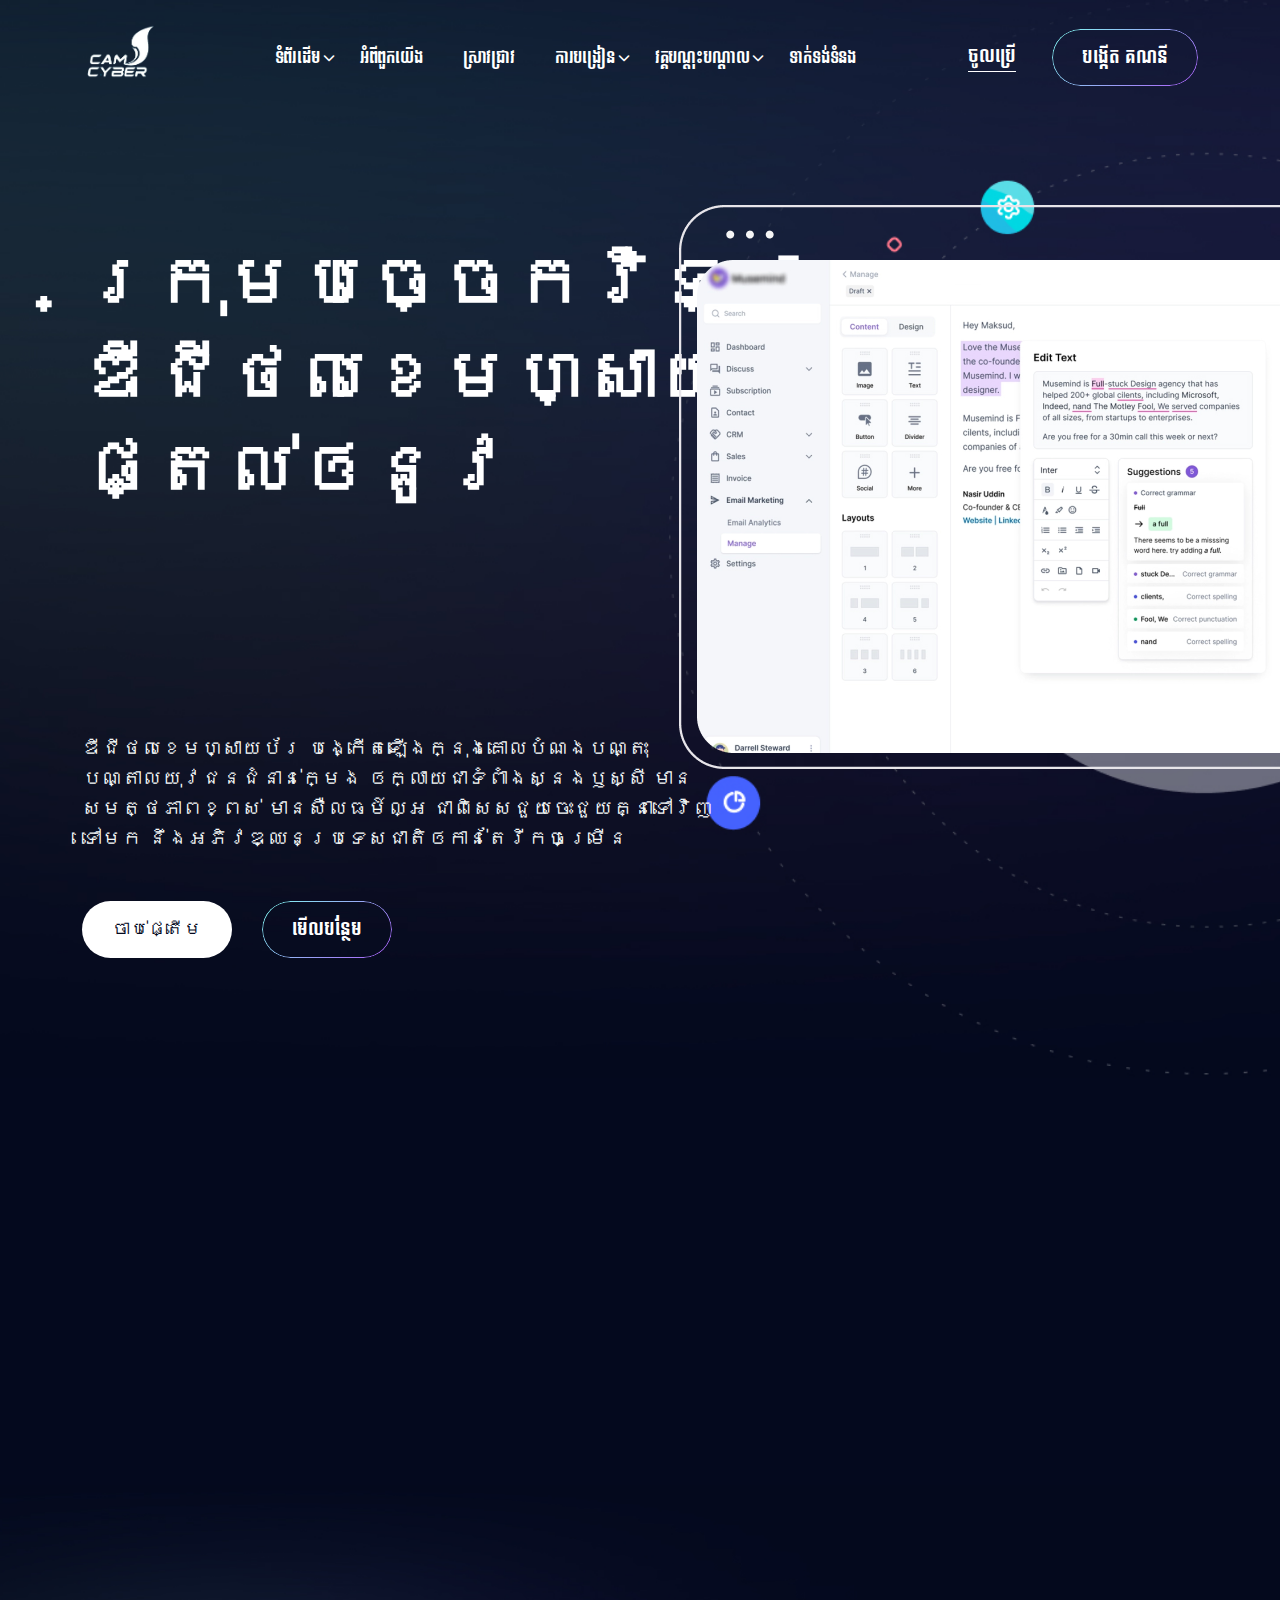
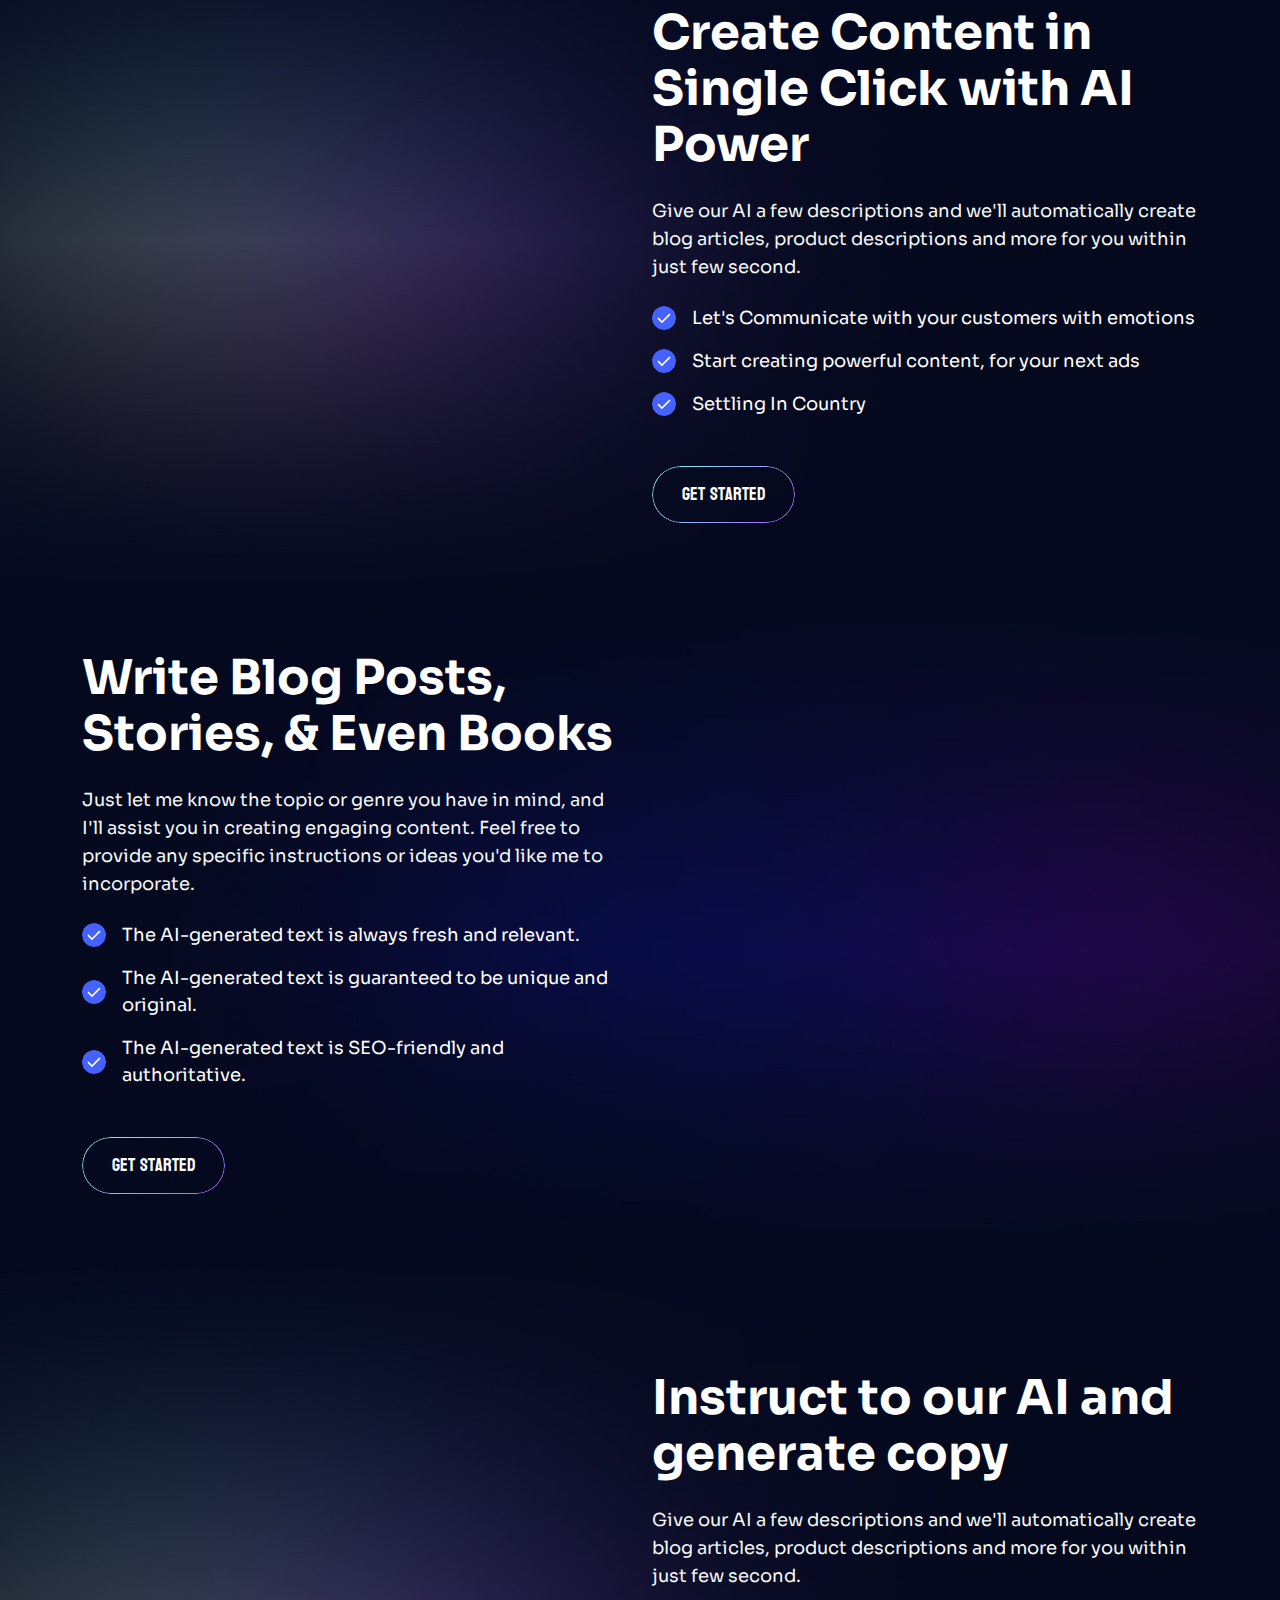
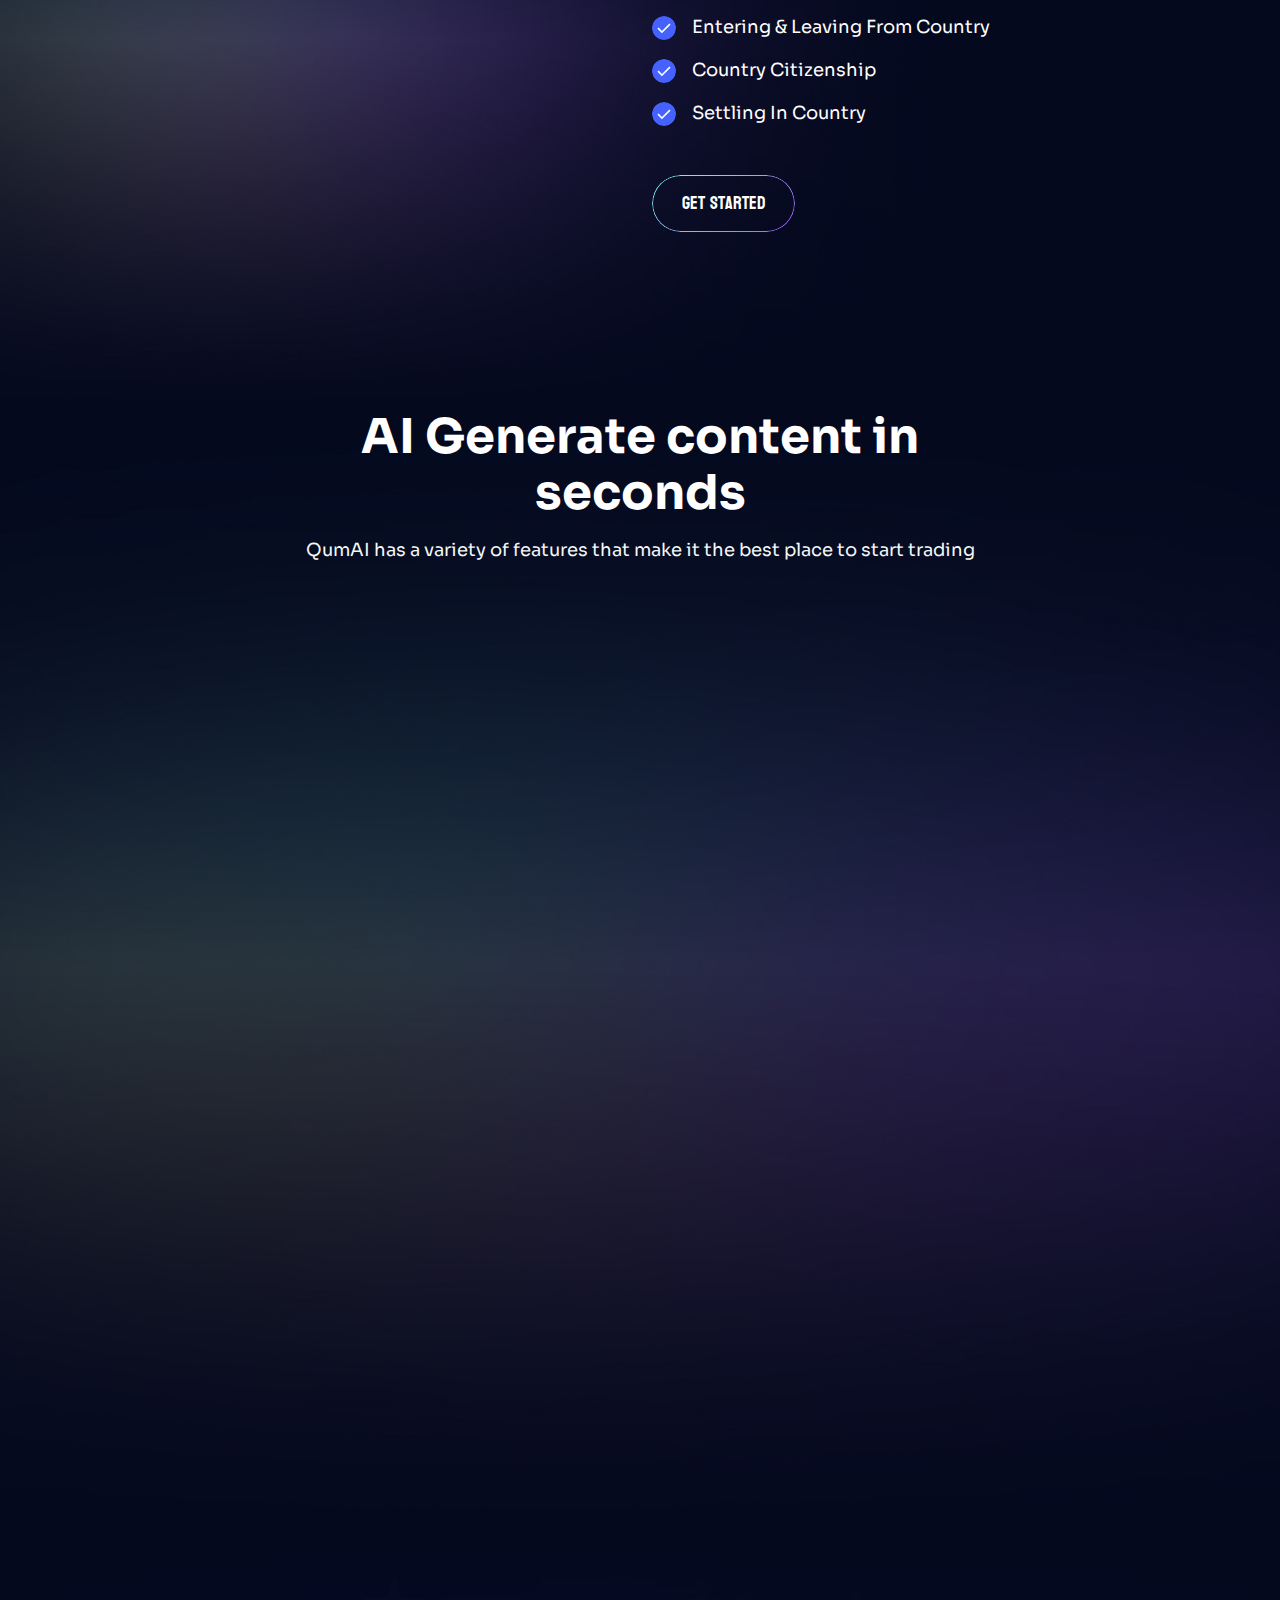
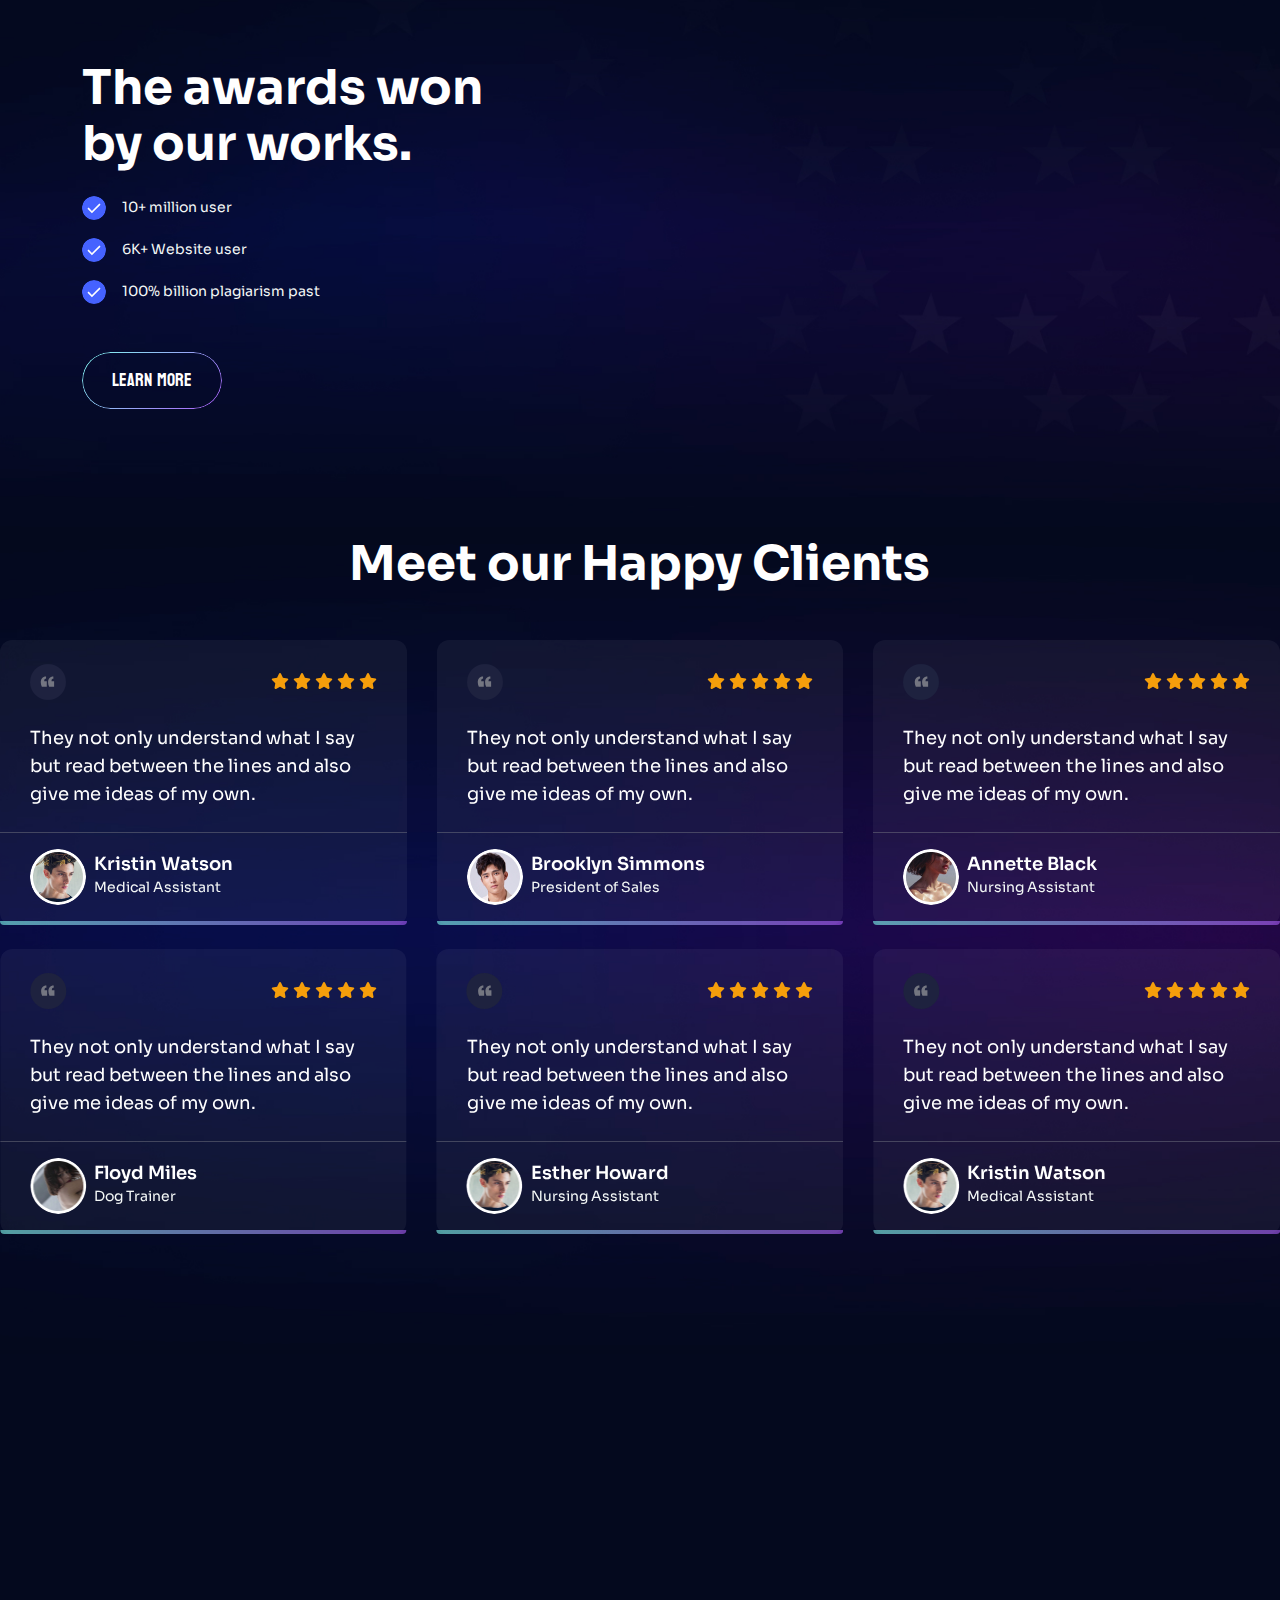
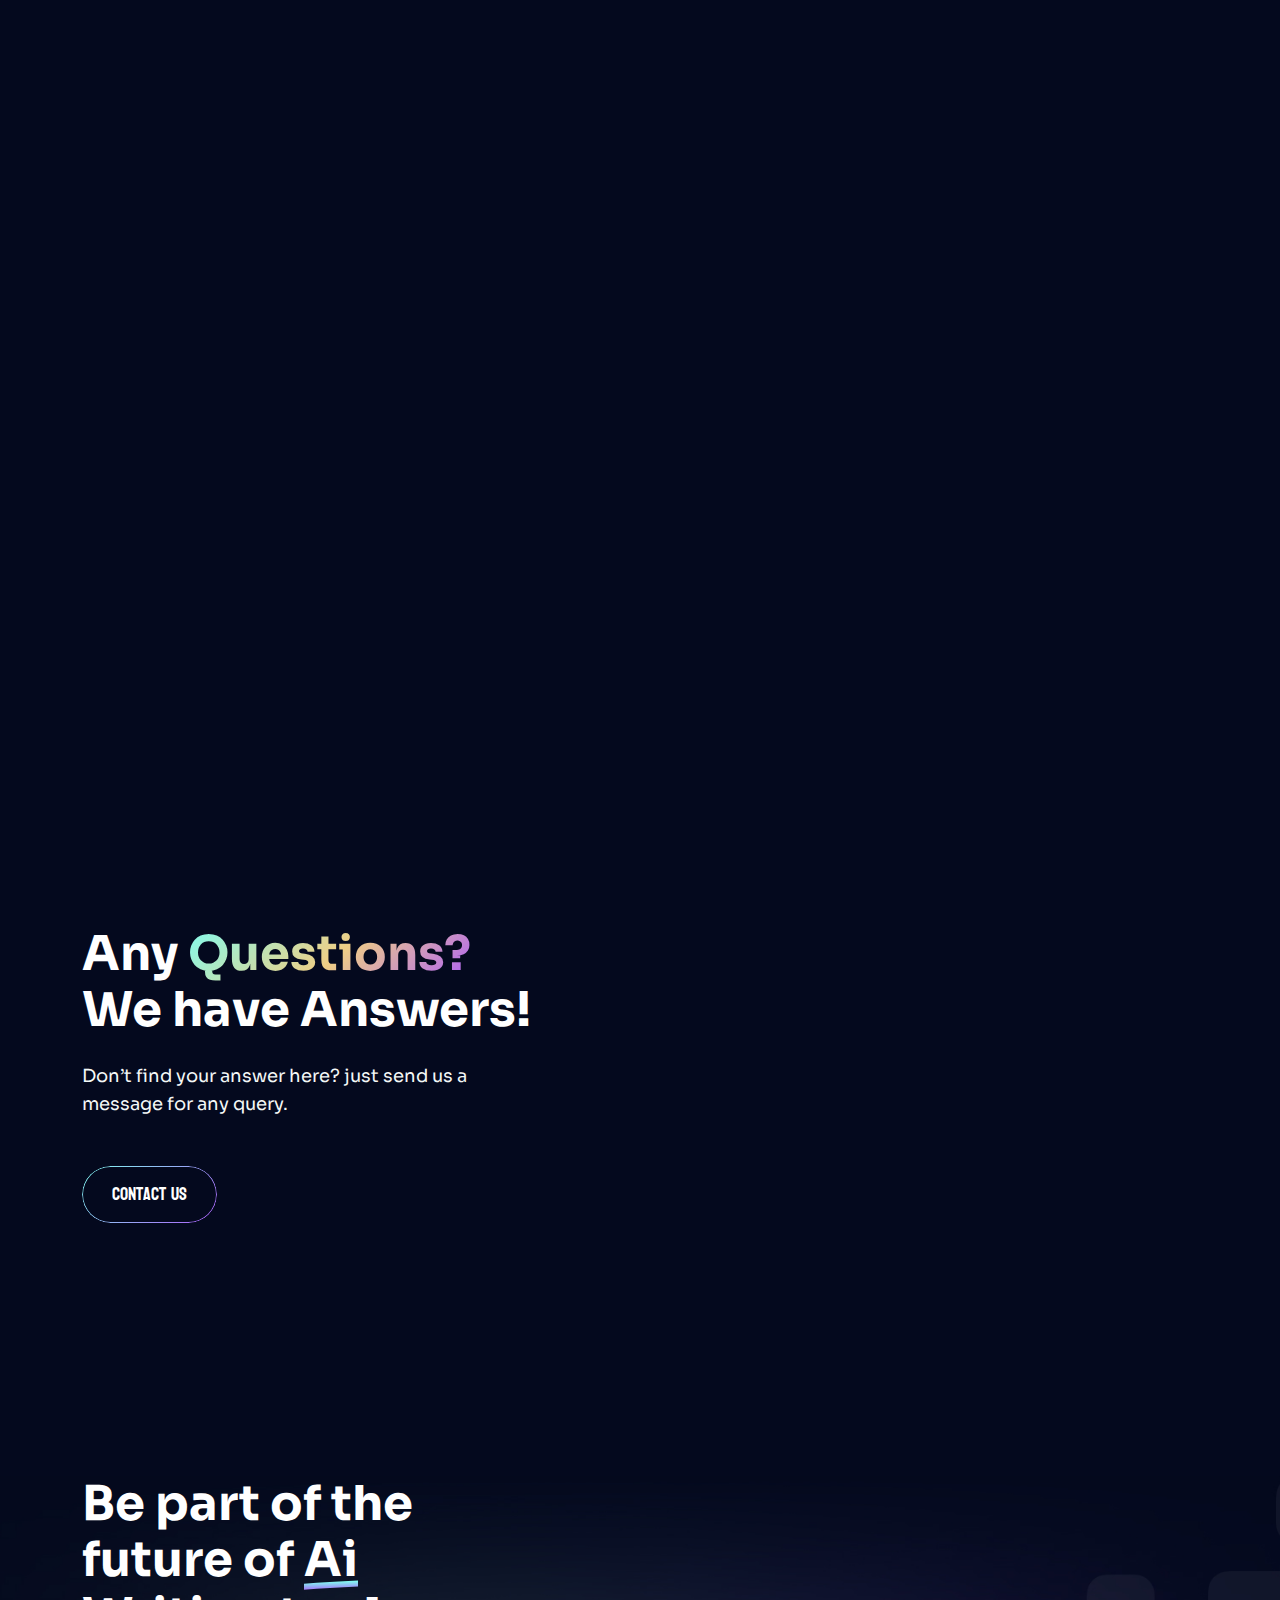
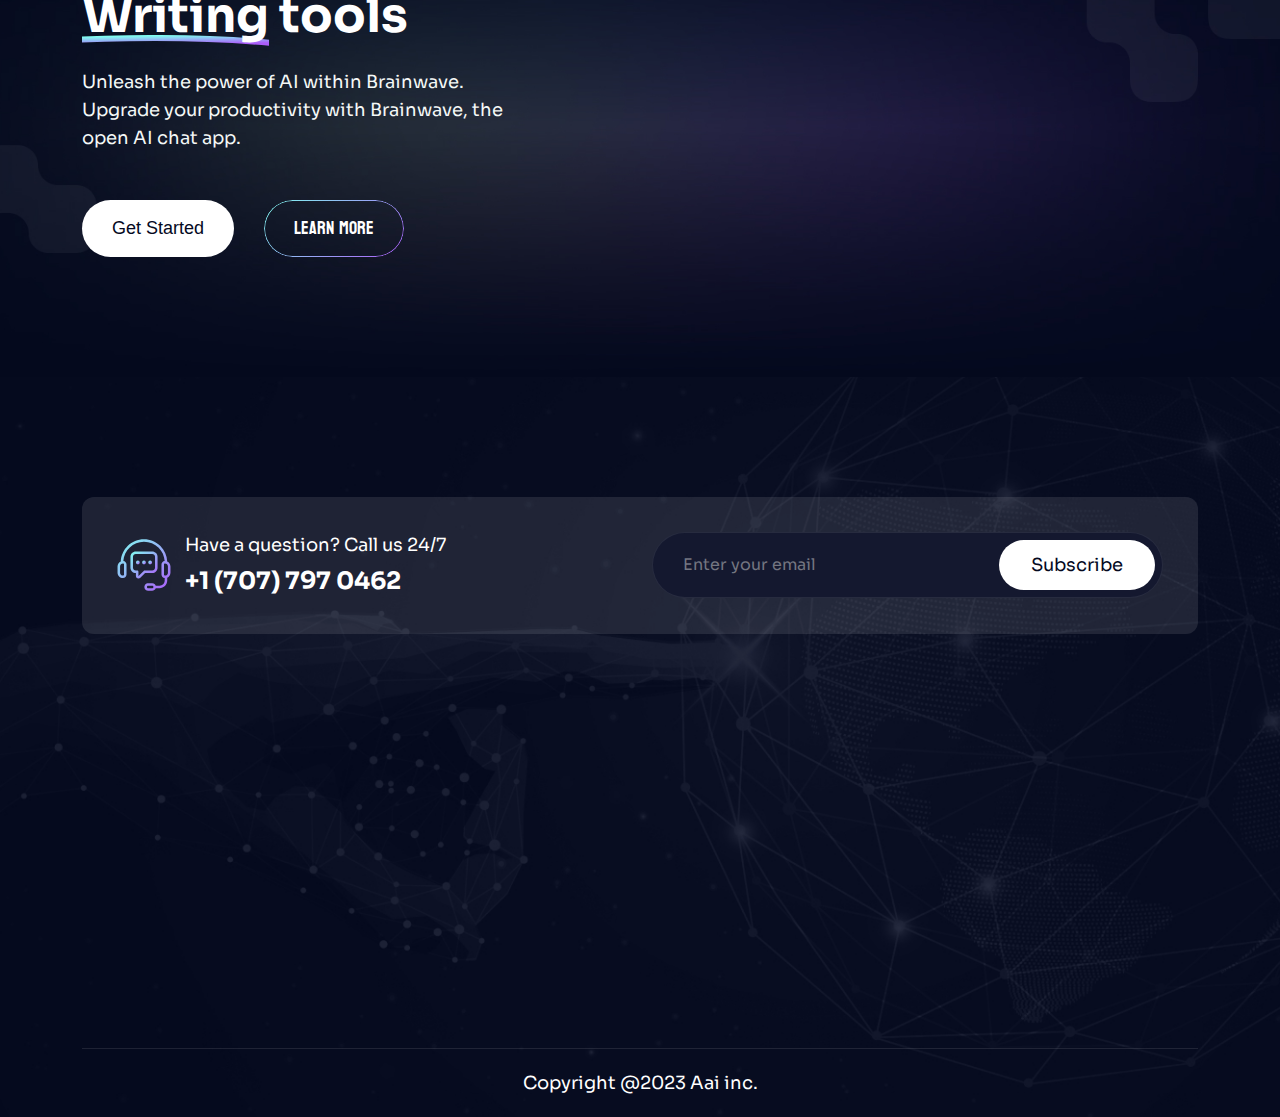
==== quomodothemes.website/html/aai/index.html @ 2e7d8b1f "add file" ====
<!DOCTYPE html>
<html lang="en">
  <head>
    <meta charset="utf-8" />
    <meta name="viewport" content="width=device-width, initial-scale=1" />
    <title>Home - AI Writer & AI Copywriting Landing Page - ThemeForest</title>
    <link rel="stylesheet" href="assets/css/aos.css" />
    <link rel="stylesheet" href="assets/css/fontawesome-all.min.css" />
    <link rel="stylesheet" href="assets/css/bootstrap.min.css" />
    <link rel="stylesheet" href="assets/css/glightbox-min.css" />
    <link rel="stylesheet" href="assets/css/swiper-bundle.min.css" />
    <link rel="stylesheet" href="assets/css/style.css" />
    <link rel="preconnect" href="https://fonts.googleapis.com">
<link rel="preconnect" href="https://fonts.gstatic.com" crossorigin>
<link href="https://fonts.googleapis.com/css2?family=Bayon&display=swap" rel="stylesheet">
  </head>
  <body>
    <header class="header-primary">
      <div class="container">
        <nav class="navbar navbar-expand-xl justify-content-between">
          <a href="index.html">
            <img src="assets/img/logo/camcyber.png" style="height: 80px;" alt />
          </a>
          <div class="collapse navbar-collapse" id="navbarNav">
            <ul class="navbar-nav mx-auto">
              <li class="d-block d-xl-none">
                <div class="logo">
                  <a href="index.html"
                    ><img src="assets/img/logo/logo-m.svg" alt
                  /></a>
                </div>
              </li>
              <li class="nav-item dropdown">
                <a
                  class="nav-link dropdown-toggle"
                  href="#"
                  role="button"
                  data-bs-toggle="dropdown"
                  data-bs-auto-close="outside"
                  aria-expanded="false"
                  >ទំព័រដើម</a
                >
                <div class="dropdown-menu">
                  <div class="d-flex flex-column flex-xl-row">
                    <ul>
                      <li>
                        <a href="index.html" class="dropdown-item"
                          ><span>ទំព័រដើម 1</span></a
                        >
                      </li>
                      <li>
                        <a href="index-2.html" class="dropdown-item"
                          ><span>ទំព័រដើម 2</span></a
                        >
                      </li>
                    </ul>
                  </div>
                </div>
              </li>
              <li class="nav-item">
                <a class="nav-link" href="about.html">អំពីពួកយើង</a>
              </li>
              <li class="nav-item">
                <a class="nav-link" href="services.html">ស្រាវជ្រាវ</a>
              </li>
              <li class="nav-item dropdown">
                <a
                  class="nav-link dropdown-toggle"
                  href="#"
                  role="button"
                  data-bs-toggle="dropdown"
                  data-bs-auto-close="outside"
                  aria-expanded="false"
                  >ការបង្រៀន</a
                >
                <ul class="dropdown-menu">
                  <li>
                    <a href="services-details.html" class="dropdown-item"
                      ><span>Service Details</span></a
                    >
                  </li>
                  <li>
                    <a href="features.html" class="dropdown-item"
                      ><span>Features</span></a
                    >
                  </li>
                  <li>
                    <a href="prices.html" class="dropdown-item"
                      ><span>Pricing</span></a
                    >
                  </li>
                  <li>
                    <a href="404.html" class="dropdown-item"
                      ><span>404 Page</span></a
                    >
                  </li>
                  <li>
                    <a href="signin.html" class="dropdown-item"
                      ><span>Signin Page</span></a
                    >
                  </li>
                  <li>
                    <a href="signup.html" class="dropdown-item"
                      ><span>Signup Page</span></a
                    >
                  </li>
                </ul>
              </li>
              <li class="nav-item dropdown">
                <a
                  class="nav-link dropdown-toggle"
                  href="#"
                  role="button"
                  data-bs-toggle="dropdown"
                  data-bs-auto-close="outside"
                  aria-expanded="false"
                  >វគ្គបណ្តុះបណ្តាល</a
                >
                <ul class="dropdown-menu">
                  <li>
                    <a href="blog.html" class="dropdown-item"
                      ><span>Blog</span></a
                    >
                  </li>
                  <li>
                    <a href="blog-details.html" class="dropdown-item"
                      ><span>Blog Details</span></a
                    >
                  </li>
                </ul>
              </li>
              <li class="nav-item">
                <a class="nav-link" href="contact.html">ទាក់ទង់ទំនង</a>
              </li>
            </ul>
            <div class="d-flex align-items-center gap-4 mt-4">
              <div
                class="align-items-center aai-signup-in-links d-flex d-lg-none"
              >
                <a href="signin.html">Login</a>
                <a href="signup.html" class="aai-gradient-outline-btn"
                  >Signup
                </a>
              </div>
            </div>
          </div>
          <div class="navbar-right d-flex align-items-center gap-4">
            <div
              class="align-items-center aai-signup-in-links d-none d-lg-flex"
            >
              <a href="signin.html">ចូលប្រើ</a>
              <a href="signup.html" class="aai-gradient-outline-btn">បង្កើត គណនី </a>
            </div>
            <buttond
              class="navbar-toggler d-block d-xl-none"
              type="button"
              data-bs-toggle="collapse"
              data-bs-target="#navbarNav"
              aria-controls="navbarNav"
              aria-expanded="false"
              aria-label="Toggle navigation"
            >
              <span></span>
            </button>
          </div>
        </nav>
      </div>
    </header>

    <main class="wrapper">
      <section
        class="aai-hero-one position-relative"
        style="
          background: url('assets/img/hero/hero-bg-1.jpg') no-repeat center
            center/cover;
        "
      >
        <div class="container">
          <div class="row">
            <div class="col-lg-12 col-xl-7">
              <div class="aai-hero-one-content">
                <h1 class="aai-hero-one-title">
                  ក្រុមបច្ចេកវិទ្យា​ ឌីជីថលខេមហ្សាយប័រ ផ្តល់ឲនូវ <br />
                  <span 
                   ្​ class="gradient-text typing-animation"
                    data-strings='["ប្រព័ន្ធបណ្តុះបណ្តាលល្អ","ចេះធ្វើការស្រាវជ្រាវ","ការអភិវ​ឌ្ឈនខ្លួនឯង"]'
                    >កសាងសេក្តីល្អនឹងគ្នា</span
                  >
                </h1>
                <p class="aai-hero-one-desc">
                  ឌីជីថលខេមហ្សាយប័រ បង្កើតឡើងក្នុងគោលបំណងបណ្តុះបណ្តាលយុវជនជំនាន់ក្មេង
                  ឲក្លាយជាទំពាំងស្នងឫស្សី មានសមត្ថភាពខ្ពស់​ មានសឺលធម៍ល្អ ជាពិសេសជួយចេះជួយគ្នាទៅវិញទៅមក
                  នឹងអភិវ​ឌ្ឈនប្រទេសជាតិឲកាន់តែរីកចម្រើន
                </p>
                <div class="mt-5 d-flex flex-column flex-md-row aai-btns-group">
                  <a href="prices.html" class="aai-btn btn-pill-solid"
                    >ចាប់ផ្តើម</a
                  >
                  <a href="about.html" class="aai-gradient-outline-btn"
                    >មើលបន្ថែម</a
                  >
                </div>
              </div>
            </div>
            <div class="col-lg-10 col-xl-5 mt-5 mt-lg-0">
              <div class="aai-hero-one-img">
                <img
                  src="assets/img/hero/dashboard-img.png"
                  class="img-fluid aai-hero-img d-none d-xl-block"
                  alt
                /><img
                  src="assets/img/hero/dashboard-img-2.png"
                  class="img-fluid aai-hero-img d-xl-none"
                  alt
                />
              </div>
            </div>
          </div>
        </div>
      </section>

      <section class="writing-steps-area py-5">
        <div class="container">
          <div class="writing-steps-wrapper" data-aos="fade-up">
            <div class="row">
              <div class="col-lg-4">
                <div class="writing-step">
                  <img
                    src="assets/img/icons/Add-User.svg"
                    class="writing-step-icon"
                    alt
                  />
                  <h3 class="writing-step-title">Select writing template</h3>
                  <p class="writing-step-desc">
                    Simply choose a template from available list to write
                    content.
                  </p>
                  <div class="writing-step-arrow d-none d-lg-grid">
                    <svg
                      width="13"
                      height="20"
                      viewBox="0 0 13 20"
                      fill="none"
                      xmlns="http://www.w3.org/2000/svg"
                    >
                      <path
                        d="M1 1L11.4211 9.52632L1 19"
                        stroke="white"
                        stroke-width="2"
                        stroke-linecap="round"
                      />
                    </svg>
                  </div>
                </div>
              </div>
              <div class="col-lg-4">
                <div class="writing-step">
                  <img
                    src="assets/img/icons/Home.svg"
                    class="writing-step-icon"
                    alt
                  />
                  <h3 class="writing-step-title">Describe your topic</h3>
                  <p class="writing-step-desc">
                    Provide our AI content writer with few sentences.
                  </p>
                  <div class="writing-step-arrow d-none d-lg-grid">
                    <svg
                      width="13"
                      height="20"
                      viewBox="0 0 13 20"
                      fill="none"
                      xmlns="http://www.w3.org/2000/svg"
                    >
                      <path
                        d="M1 1L11.4211 9.52632L1 19"
                        stroke="white"
                        stroke-width="2"
                        stroke-linecap="round"
                      />
                    </svg>
                  </div>
                </div>
              </div>
              <div class="col-lg-4">
                <div class="writing-step border-0 pe-0">
                  <img
                    src="assets/img/icons/Wallet.svg"
                    class="writing-step-icon"
                    alt
                  />
                  <h3 class="writing-step-title">Generate quality content</h3>
                  <p class="writing-step-desc">
                    Our powerful AI tools will generate content in few second
                  </p>
                </div>
              </div>
            </div>
          </div>
        </div>
      </section>

      <section class="aai-services">
        <div
          style="
            background: url('assets/img/bg/service-1.jpg') no-repeat center
              center/cover;
          "
          class="pt-120 pb-60"
        >
          <div class="container">
            <div class="row align-items-center">
              <div
                class="col-xl-6 col-lg order-2 order-lg-1 mt-5 mt-lg-0"
                data-aos="fade-right"
              >
                <div>
                  <img
                    src="assets/img/services/service-1.svg"
                    class="img-fluid"
                    alt
                  />
                </div>
              </div>
              <div class="col-xl-6 col-lg order-1 order-lg-2">
                <div>
                  <h2 class="section-title mb-4">
                    Create Content in Single Click with AI Power
                  </h2>
                  <p class="section-desc">
                    Give our AI a few descriptions and we'll automatically
                    create blog articles, product descriptions and more for you
                    within just few second.
                  </p>
                  <ul class="aai-list-items mt-4">
                    <li class="aai-list-item d-flex align-items-center">
                      <svg
                        class="flex-shrink-0"
                        width="24"
                        height="24"
                        viewBox="0 0 24 24"
                        fill="none"
                        xmlns="http://www.w3.org/2000/svg"
                      >
                        <g clip-path="url(#clip0_82_4624)">
                          <circle cx="12" cy="12" r="12" fill="#4562FF" />
                          <path
                            fill-rule="evenodd"
                            clip-rule="evenodd"
                            d="M5.50114 12.7402C5.8868 12.3595 6.27246 11.9788 6.64135 11.6147C7.74803 12.7071 8.83793 13.783 9.94461 14.8754C12.4262 12.4257 14.9079 9.97607 17.3727 7.54297C17.7584 7.92366 18.1441 8.30435 18.5129 8.66849C15.6457 11.4988 12.7951 14.3126 9.92784 17.143C8.45227 15.6864 6.95994 14.2133 5.48438 12.7568L5.50114 12.7402Z"
                            fill="white"
                          />
                        </g>
                        <defs>
                          <clipPath id="clip0_82_4624">
                            <rect width="24" height="24" rx="12" fill="white" />
                          </clipPath>
                        </defs>
                      </svg>
                      <span class="aai-list-item-text"
                        >Let's Communicate with your customers with
                        emotions</span
                      >
                    </li>
                    <li class="aai-list-item d-flex align-items-center">
                      <svg
                        class="flex-shrink-0"
                        width="24"
                        height="24"
                        viewBox="0 0 24 24"
                        fill="none"
                        xmlns="http://www.w3.org/2000/svg"
                      >
                        <g clip-path="url(#clip0_82_4624)">
                          <circle cx="12" cy="12" r="12" fill="#4562FF" />
                          <path
                            fill-rule="evenodd"
                            clip-rule="evenodd"
                            d="M5.50114 12.7402C5.8868 12.3595 6.27246 11.9788 6.64135 11.6147C7.74803 12.7071 8.83793 13.783 9.94461 14.8754C12.4262 12.4257 14.9079 9.97607 17.3727 7.54297C17.7584 7.92366 18.1441 8.30435 18.5129 8.66849C15.6457 11.4988 12.7951 14.3126 9.92784 17.143C8.45227 15.6864 6.95994 14.2133 5.48438 12.7568L5.50114 12.7402Z"
                            fill="white"
                          />
                        </g>
                        <defs>
                          <clipPath id="clip0_82_4624">
                            <rect width="24" height="24" rx="12" fill="white" />
                          </clipPath>
                        </defs>
                      </svg>
                      <span class="aai-list-item-text"
                        >Start creating powerful content, for your next
                        ads</span
                      >
                    </li>
                    <li class="aai-list-item d-flex align-items-center">
                      <svg
                        width="24"
                        height="24"
                        viewBox="0 0 24 24"
                        fill="none"
                        xmlns="http://www.w3.org/2000/svg"
                      >
                        <g clip-path="url(#clip0_82_4624)">
                          <circle cx="12" cy="12" r="12" fill="#4562FF" />
                          <path
                            fill-rule="evenodd"
                            clip-rule="evenodd"
                            d="M5.50114 12.7402C5.8868 12.3595 6.27246 11.9788 6.64135 11.6147C7.74803 12.7071 8.83793 13.783 9.94461 14.8754C12.4262 12.4257 14.9079 9.97607 17.3727 7.54297C17.7584 7.92366 18.1441 8.30435 18.5129 8.66849C15.6457 11.4988 12.7951 14.3126 9.92784 17.143C8.45227 15.6864 6.95994 14.2133 5.48438 12.7568L5.50114 12.7402Z"
                            fill="white"
                          />
                        </g>
                        <defs>
                          <clipPath id="clip0_82_4624">
                            S
                            <rect width="24" height="24" rx="12" fill="white" />
                          </clipPath>
                        </defs>
                      </svg>
                      <span class="aai-list-item-text"
                        >Settling In Country</span
                      >
                    </li>
                  </ul>
                  <div class="mt-5">
                    <a href="services.html" class="aai-gradient-outline-btn"
                      >Get Started</a
                    >
                  </div>
                </div>
              </div>
            </div>
          </div>
        </div>
        <div
          class="pt-60 pb-60"
          style="
            background: url('assets/img/bg/service-2.jpg') no-repeat center
              center/cover;
          "
        >
          <div class="container">
            <div class="row align-items-center">
              <div class="col-xl-6 col-lg">
                <div>
                  <h2 class="section-title mb-4">
                    Write Blog Posts, Stories, & Even Books
                  </h2>
                  <p class="section-desc">
                    Just let me know the topic or genre you have in mind, and
                    I'll assist you in creating engaging content. Feel free to
                    provide any specific instructions or ideas you'd like me to
                    incorporate.
                  </p>
                  <ul class="aai-list-items mt-4">
                    <li class="aai-list-item d-flex align-items-center">
                      <svg
                        class="flex-shrink-0"
                        width="24"
                        height="24"
                        viewBox="0 0 24 24"
                        fill="none"
                        xmlns="http://www.w3.org/2000/svg"
                      >
                        <g clip-path="url(#clip0_82_4624)">
                          <circle cx="12" cy="12" r="12" fill="#4562FF" />
                          <path
                            fill-rule="evenodd"
                            clip-rule="evenodd"
                            d="M5.50114 12.7402C5.8868 12.3595 6.27246 11.9788 6.64135 11.6147C7.74803 12.7071 8.83793 13.783 9.94461 14.8754C12.4262 12.4257 14.9079 9.97607 17.3727 7.54297C17.7584 7.92366 18.1441 8.30435 18.5129 8.66849C15.6457 11.4988 12.7951 14.3126 9.92784 17.143C8.45227 15.6864 6.95994 14.2133 5.48438 12.7568L5.50114 12.7402Z"
                            fill="white"
                          />
                        </g>
                        <defs>
                          <clipPath id="clip0_82_4624">
                            <rect width="24" height="24" rx="12" fill="white" />
                          </clipPath>
                        </defs>
                      </svg>
                      <span class="aai-list-item-text"
                        >The AI-generated text is always fresh and
                        relevant.</span
                      >
                    </li>
                    <li class="aai-list-item d-flex align-items-center">
                      <svg
                        class="flex-shrink-0"
                        width="24"
                        height="24"
                        viewBox="0 0 24 24"
                        fill="none"
                        xmlns="http://www.w3.org/2000/svg"
                      >
                        <g clip-path="url(#clip0_82_4624)">
                          <circle cx="12" cy="12" r="12" fill="#4562FF" />
                          <path
                            fill-rule="evenodd"
                            clip-rule="evenodd"
                            d="M5.50114 12.7402C5.8868 12.3595 6.27246 11.9788 6.64135 11.6147C7.74803 12.7071 8.83793 13.783 9.94461 14.8754C12.4262 12.4257 14.9079 9.97607 17.3727 7.54297C17.7584 7.92366 18.1441 8.30435 18.5129 8.66849C15.6457 11.4988 12.7951 14.3126 9.92784 17.143C8.45227 15.6864 6.95994 14.2133 5.48438 12.7568L5.50114 12.7402Z"
                            fill="white"
                          />
                        </g>
                        <defs>
                          <clipPath id="clip0_82_4624">
                            <rect width="24" height="24" rx="12" fill="white" />
                          </clipPath>
                        </defs>
                      </svg>
                      <span class="aai-list-item-text"
                        >The AI-generated text is guaranteed to be unique and
                        original.</span
                      >
                    </li>
                    <li class="aai-list-item d-flex align-items-center">
                      <svg
                        class="flex-shrink-0"
                        width="24"
                        height="24"
                        viewBox="0 0 24 24"
                        fill="none"
                        xmlns="http://www.w3.org/2000/svg"
                      >
                        <g clip-path="url(#clip0_82_4624)">
                          <circle cx="12" cy="12" r="12" fill="#4562FF" />
                          <path
                            fill-rule="evenodd"
                            clip-rule="evenodd"
                            d="M5.50114 12.7402C5.8868 12.3595 6.27246 11.9788 6.64135 11.6147C7.74803 12.7071 8.83793 13.783 9.94461 14.8754C12.4262 12.4257 14.9079 9.97607 17.3727 7.54297C17.7584 7.92366 18.1441 8.30435 18.5129 8.66849C15.6457 11.4988 12.7951 14.3126 9.92784 17.143C8.45227 15.6864 6.95994 14.2133 5.48438 12.7568L5.50114 12.7402Z"
                            fill="white"
                          />
                        </g>
                        <defs>
                          <clipPath id="clip0_82_4624">
                            <rect width="24" height="24" rx="12" fill="white" />
                          </clipPath>
                        </defs>
                      </svg>
                      <span class="aai-list-item-text"
                        >The AI-generated text is SEO-friendly and
                        authoritative.</span
                      >
                    </li>
                  </ul>
                  <div class="mt-5">
                    <a href="services.html" class="aai-gradient-outline-btn"
                      >Get Started</a
                    >
                  </div>
                </div>
              </div>
              <div class="col-xl-6 col-lg mt-5 mt-lg-0" data-aos="fade-left">
                <div>
                  <img
                    src="assets/img/services/service-2.svg"
                    class="img-fluid"
                    alt
                  />
                </div>
              </div>
            </div>
          </div>
        </div>
        <div
          class="pt-60 pb-120"
          style="
            background: url('assets/img/bg/service-1.jpg') no-repeat center
              center/cover;
          "
        >
          <div class="container">
            <div class="row align-items-center">
              <div
                class="col-xl-6 col-lg order-2 order-lg-1 mt-5 mt-lg-0"
                data-aos="fade-right"
              >
                <div>
                  <img
                    src="assets/img/services/service-3.svg"
                    class="img-fluid"
                    alt
                  />
                </div>
              </div>
              <div class="col-xl-6 col-lg order-1 order-lg-2">
                <div>
                  <h2 class="section-title mb-4">
                    Instruct to our AI and generate copy
                  </h2>
                  <p class="section-desc">
                    Give our AI a few descriptions and we'll automatically
                    create blog articles, product descriptions and more for you
                    within just few second.
                  </p>
                  <ul class="aai-list-items mt-4">
                    <li class="aai-list-item d-flex align-items-center">
                      <svg
                        class="flex-shrink-0"
                        width="24"
                        height="24"
                        viewBox="0 0 24 24"
                        fill="none"
                        xmlns="http://www.w3.org/2000/svg"
                      >
                        <g clip-path="url(#clip0_82_4624)">
                          <circle cx="12" cy="12" r="12" fill="#4562FF" />
                          <path
                            fill-rule="evenodd"
                            clip-rule="evenodd"
                            d="M5.50114 12.7402C5.8868 12.3595 6.27246 11.9788 6.64135 11.6147C7.74803 12.7071 8.83793 13.783 9.94461 14.8754C12.4262 12.4257 14.9079 9.97607 17.3727 7.54297C17.7584 7.92366 18.1441 8.30435 18.5129 8.66849C15.6457 11.4988 12.7951 14.3126 9.92784 17.143C8.45227 15.6864 6.95994 14.2133 5.48438 12.7568L5.50114 12.7402Z"
                            fill="white"
                          />
                        </g>
                        <defs>
                          <clipPath id="clip0_82_4624">
                            <rect width="24" height="24" rx="12" fill="white" />
                          </clipPath>
                        </defs>
                      </svg>
                      <span class="aai-list-item-text"
                        >Entering & Leaving From Country</span
                      >
                    </li>
                    <li class="aai-list-item d-flex align-items-center">
                      <svg
                        class="flex-shrink-0"
                        width="24"
                        height="24"
                        viewBox="0 0 24 24"
                        fill="none"
                        xmlns="http://www.w3.org/2000/svg"
                      >
                        <g clip-path="url(#clip0_82_4624)">
                          <circle cx="12" cy="12" r="12" fill="#4562FF" />
                          <path
                            fill-rule="evenodd"
                            clip-rule="evenodd"
                            d="M5.50114 12.7402C5.8868 12.3595 6.27246 11.9788 6.64135 11.6147C7.74803 12.7071 8.83793 13.783 9.94461 14.8754C12.4262 12.4257 14.9079 9.97607 17.3727 7.54297C17.7584 7.92366 18.1441 8.30435 18.5129 8.66849C15.6457 11.4988 12.7951 14.3126 9.92784 17.143C8.45227 15.6864 6.95994 14.2133 5.48438 12.7568L5.50114 12.7402Z"
                            fill="white"
                          />
                        </g>
                        <defs>
                          <clipPath id="clip0_82_4624">
                            <rect width="24" height="24" rx="12" fill="white" />
                          </clipPath>
                        </defs>
                      </svg>
                      <span class="aai-list-item-text"
                        >Country Citizenship</span
                      >
                    </li>
                    <li class="aai-list-item d-flex align-items-center">
                      <svg
                        class="flex-shrink-0"
                        width="24"
                        height="24"
                        viewBox="0 0 24 24"
                        fill="none"
                        xmlns="http://www.w3.org/2000/svg"
                      >
                        <g clip-path="url(#clip0_82_4624)">
                          <circle cx="12" cy="12" r="12" fill="#4562FF" />
                          <path
                            fill-rule="evenodd"
                            clip-rule="evenodd"
                            d="M5.50114 12.7402C5.8868 12.3595 6.27246 11.9788 6.64135 11.6147C7.74803 12.7071 8.83793 13.783 9.94461 14.8754C12.4262 12.4257 14.9079 9.97607 17.3727 7.54297C17.7584 7.92366 18.1441 8.30435 18.5129 8.66849C15.6457 11.4988 12.7951 14.3126 9.92784 17.143C8.45227 15.6864 6.95994 14.2133 5.48438 12.7568L5.50114 12.7402Z"
                            fill="white"
                          />
                        </g>
                        <defs>
                          <clipPath id="clip0_82_4624">
                            <rect width="24" height="24" rx="12" fill="white" />
                          </clipPath>
                        </defs>
                      </svg>
                      <span class="aai-list-item-text"
                        >Settling In Country</span
                      >
                    </li>
                  </ul>
                  <div class="mt-5">
                    <a href="services.html" class="aai-gradient-outline-btn"
                      >Get Started</a
                    >
                  </div>
                </div>
              </div>
            </div>
          </div>
        </div>
      </section>

      <section
        class="aai-features"
        style="
          background: url('assets/img/bg/aai-feature-bg.jpg') no-repeat center
            center/cover;
        "
      >
        <div class="container">
          <div class="row justify-content-center">
            <div class="col-xl-8">
              <div class="aai-section-title mb-3 text-center mb-5">
                <h2 class="section-title">AI Generate content in seconds</h2>
                <p class="section-desc">
                  QumAI has a variety of features that make it the best place to
                  start trading
                </p>
              </div>
            </div>
          </div>
          <div class="row justify-content-center">
            <div
              class="col-lg-4 col-md-6 mb-4"
              data-aos="fade-up"
              data-aos-delay="50"
            >
              <div class="aai-feature-box">
                <div
                  class="aai-feature-box-inner d-flex flex-column align-items-center"
                >
                  <div>
                    <img
                      src="assets/img/features/fi-1.svg"
                      class="aai-feature-icon img-fluid"
                      alt
                    />
                  </div>
                  <h3 class="aai-feature-title">Plagiarism checker</h3>
                  <p class="aai-feature-desc">
                    Convert data noise intelligent for a quis lorem.
                  </p>
                  <a href="services-details.html" class="aai-feature-link">
                    <svg
                      width="37"
                      height="13"
                      viewBox="0 0 37 13"
                      fill="none"
                      xmlns="http://www.w3.org/2000/svg"
                    >
                      <path
                        d="M29.375 1L35.055 6.27428L29.375 11.9543"
                        stroke="currentColor"
                        stroke-opacity="0.80"
                        stroke-width="1.52"
                        stroke-linecap="round"
                      />
                      <path
                        d="M34 6.25L1 6.25"
                        stroke="currentColor"
                        stroke-opacity="0.80"
                        stroke-width="1.5"
                        stroke-linecap="round"
                      />
                    </svg>
                  </a>
                </div>
              </div>
            </div>
            <div
              class="col-lg-4 col-md-6 mb-4"
              data-aos="fade-up"
              data-aos-delay="60"
            >
              <div class="aai-feature-box">
                <div
                  class="aai-feature-box-inner d-flex flex-column align-items-center"
                >
                  <div>
                    <img
                      src="assets/img/features/fi-2.svg"
                      class="aai-feature-icon img-fluid"
                      alt
                    />
                  </div>
                  <h3 class="aai-feature-title">Search Engine Optimization</h3>
                  <p class="aai-feature-desc">
                    Convert data noise intelligent for a quis lorem.
                  </p>
                  <a href="services-details.html" class="aai-feature-link">
                    <svg
                      width="37"
                      height="13"
                      viewBox="0 0 37 13"
                      fill="none"
                      xmlns="http://www.w3.org/2000/svg"
                    >
                      <path
                        d="M29.375 1L35.055 6.27428L29.375 11.9543"
                        stroke="currentColor"
                        stroke-opacity="0.80"
                        stroke-width="1.52"
                        stroke-linecap="round"
                      />
                      <path
                        d="M34 6.25L1 6.25"
                        stroke="currentColor"
                        stroke-opacity="0.80"
                        stroke-width="1.5"
                        stroke-linecap="round"
                      />
                    </svg>
                  </a>
                </div>
              </div>
            </div>
            <div
              class="col-lg-4 col-md-6 mb-4"
              data-aos="fade-up"
              data-aos-delay="70"
            >
              <div class="aai-feature-box">
                <div
                  class="aai-feature-box-inner d-flex flex-column align-items-center"
                >
                  <div>
                    <img
                      src="assets/img/features/fi-3.svg"
                      class="aai-feature-icon img-fluid"
                      alt
                    />
                  </div>
                  <h3 class="aai-feature-title">Content Generator</h3>
                  <p class="aai-feature-desc">
                    Convert data noise intelligent for a quis lorem.
                  </p>
                  <a href="services-details.html" class="aai-feature-link">
                    <svg
                      width="37"
                      height="13"
                      viewBox="0 0 37 13"
                      fill="none"
                      xmlns="http://www.w3.org/2000/svg"
                    >
                      <path
                        d="M29.375 1L35.055 6.27428L29.375 11.9543"
                        stroke="currentColor"
                        stroke-opacity="0.80"
                        stroke-width="1.52"
                        stroke-linecap="round"
                      />
                      <path
                        d="M34 6.25L1 6.25"
                        stroke="currentColor"
                        stroke-opacity="0.80"
                        stroke-width="1.5"
                        stroke-linecap="round"
                      />
                    </svg>
                  </a>
                </div>
              </div>
            </div>
            <div
              class="col-lg-4 col-md-6 mb-4"
              data-aos="fade-up"
              data-aos-delay="80"
            >
              <div class="aai-feature-box">
                <div
                  class="aai-feature-box-inner d-flex flex-column align-items-center"
                >
                  <div>
                    <img
                      src="assets/img/features/fi-4.svg"
                      class="aai-feature-icon img-fluid"
                      alt
                    />
                  </div>
                  <h3 class="aai-feature-title">Digital name generator</h3>
                  <p class="aai-feature-desc">
                    Convert data noise intelligent for a quis lorem.
                  </p>
                  <a href="services-details.html" class="aai-feature-link">
                    <svg
                      width="37"
                      height="13"
                      viewBox="0 0 37 13"
                      fill="none"
                      xmlns="http://www.w3.org/2000/svg"
                    >
                      <path
                        d="M29.375 1L35.055 6.27428L29.375 11.9543"
                        stroke="currentColor"
                        stroke-opacity="0.80"
                        stroke-width="1.52"
                        stroke-linecap="round"
                      />
                      <path
                        d="M34 6.25L1 6.25"
                        stroke="currentColor"
                        stroke-opacity="0.80"
                        stroke-width="1.5"
                        stroke-linecap="round"
                      />
                    </svg>
                  </a>
                </div>
              </div>
            </div>
            <div
              class="col-lg-4 col-md-6 mb-4"
              data-aos="fade-up"
              data-aos-delay="90"
            >
              <div class="aai-feature-box">
                <div
                  class="aai-feature-box-inner d-flex flex-column align-items-center"
                >
                  <div>
                    <img
                      src="assets/img/features/fi-5.svg"
                      class="aai-feature-icon img-fluid"
                      alt
                    />
                  </div>
                  <h3 class="aai-feature-title">Ad Targeting tips</h3>
                  <p class="aai-feature-desc">
                    Generates suggestions for ad on targeting on ad.
                  </p>
                  <a href="services-details.html" class="aai-feature-link">
                    <svg
                      width="37"
                      height="13"
                      viewBox="0 0 37 13"
                      fill="none"
                      xmlns="http://www.w3.org/2000/svg"
                    >
                      <path
                        d="M29.375 1L35.055 6.27428L29.375 11.9543"
                        stroke="currentColor"
                        stroke-opacity="0.80"
                        stroke-width="1.52"
                        stroke-linecap="round"
                      />
                      <path
                        d="M34 6.25L1 6.25"
                        stroke="currentColor"
                        stroke-opacity="0.80"
                        stroke-width="1.5"
                        stroke-linecap="round"
                      />
                    </svg>
                  </a>
                </div>
              </div>
            </div>
            <div
              class="col-lg-4 col-md-6 mb-4"
              data-aos="fade-up"
              data-aos-delay="100"
            >
              <div class="aai-feature-box">
                <div
                  class="aai-feature-box-inner d-flex flex-column align-items-center"
                >
                  <div>
                    <img
                      src="assets/img/features/fi-6.svg"
                      class="aai-feature-icon img-fluid"
                      alt
                    />
                  </div>
                  <h3 class="aai-feature-title">Content Rewriter</h3>
                  <p class="aai-feature-desc">
                    Rewrites your text and say things different way.
                  </p>
                  <a href="services-details.html" class="aai-feature-link">
                    <svg
                      width="37"
                      height="13"
                      viewBox="0 0 37 13"
                      fill="none"
                      xmlns="http://www.w3.org/2000/svg"
                    >
                      <path
                        d="M29.375 1L35.055 6.27428L29.375 11.9543"
                        stroke="currentColor"
                        stroke-opacity="0.80"
                        stroke-width="1.52"
                        stroke-linecap="round"
                      />
                      <path
                        d="M34 6.25L1 6.25"
                        stroke="currentColor"
                        stroke-opacity="0.80"
                        stroke-width="1.5"
                        stroke-linecap="round"
                      />
                    </svg>
                  </a>
                </div>
              </div>
            </div>
          </div>
          <div class="text-center mt-5" data-aos="fade-up" data-aos-delay="110">
            <a href="services-details.html" class="aai-btn btn-pill-solid">
              See More</a
            >
          </div>
        </div>
      </section>

      <section
        class="aai-awards py-120"
        style="
          background: url('assets/img/bg/awards-bg.jpg') no-repeat center
            center/cover;
        "
      >
        <div class="container">
          <div class="row align-items-center">
            <div class="col-xl-6">
              <div class="aai-awards-left">
                <h2 class="section-title">
                  The awards won <br />
                  by our works.
                </h2>
                <ul class="work-list d-flex flex-column mt-4">
                  <li class="work-list-item d-flex align-items-center">
                    <svg
                      width="24"
                      height="24"
                      viewBox="0 0 24 24"
                      fill="none"
                      xmlns="http://www.w3.org/2000/svg"
                    >
                      <g clip-path="url(#clip0_82_5376)">
                        <circle cx="12" cy="12" r="12" fill="#4562FF" />
                        <path
                          fill-rule="evenodd"
                          clip-rule="evenodd"
                          d="M5.50114 12.7402C5.8868 12.3595 6.27246 11.9788 6.64135 11.6147C7.74803 12.7071 8.83793 13.783 9.94461 14.8754C12.4262 12.4257 14.9079 9.97607 17.3727 7.54297C17.7584 7.92366 18.1441 8.30435 18.5129 8.66849C15.6457 11.4988 12.7951 14.3126 9.92784 17.143C8.45227 15.6864 6.95994 14.2133 5.48438 12.7568L5.50114 12.7402Z"
                          fill="white"
                        />
                      </g>
                      <defs>
                        <clipPath id="clip0_82_5376">
                          <rect width="24" height="24" rx="12" fill="white" />
                        </clipPath>
                      </defs>
                    </svg>
                    <span class="aai-testimonial-author-title">
                      10+ million user</span
                    >
                  </li>
                  <li class="work-list-item d-flex align-items-center">
                    <svg
                      width="24"
                      height="24"
                      viewBox="0 0 24 24"
                      fill="none"
                      xmlns="http://www.w3.org/2000/svg"
                    >
                      <g clip-path="url(#clip0_82_5376)">
                        <circle cx="12" cy="12" r="12" fill="#4562FF" />
                        <path
                          fill-rule="evenodd"
                          clip-rule="evenodd"
                          d="M5.50114 12.7402C5.8868 12.3595 6.27246 11.9788 6.64135 11.6147C7.74803 12.7071 8.83793 13.783 9.94461 14.8754C12.4262 12.4257 14.9079 9.97607 17.3727 7.54297C17.7584 7.92366 18.1441 8.30435 18.5129 8.66849C15.6457 11.4988 12.7951 14.3126 9.92784 17.143C8.45227 15.6864 6.95994 14.2133 5.48438 12.7568L5.50114 12.7402Z"
                          fill="white"
                        />
                      </g>
                      <defs>
                        <clipPath id="clip0_82_5376">
                          <rect width="24" height="24" rx="12" fill="white" />
                        </clipPath>
                      </defs>
                    </svg>
                    <span class="aai-testimonial-author-title">
                      6K+ Website user</span
                    >
                  </li>
                  <li class="work-list-item d-flex align-items-center">
                    <svg
                      width="24"
                      height="24"
                      viewBox="0 0 24 24"
                      fill="none"
                      xmlns="http://www.w3.org/2000/svg"
                    >
                      <g clip-path="url(#clip0_82_5376)">
                        <circle cx="12" cy="12" r="12" fill="#4562FF" />
                        <path
                          fill-rule="evenodd"
                          clip-rule="evenodd"
                          d="M5.50114 12.7402C5.8868 12.3595 6.27246 11.9788 6.64135 11.6147C7.74803 12.7071 8.83793 13.783 9.94461 14.8754C12.4262 12.4257 14.9079 9.97607 17.3727 7.54297C17.7584 7.92366 18.1441 8.30435 18.5129 8.66849C15.6457 11.4988 12.7951 14.3126 9.92784 17.143C8.45227 15.6864 6.95994 14.2133 5.48438 12.7568L5.50114 12.7402Z"
                          fill="white"
                        />
                      </g>
                      <defs>
                        <clipPath id="clip0_82_5376">
                          <rect width="24" height="24" rx="12" fill="white" />
                        </clipPath>
                      </defs>
                    </svg>
                    <span class="aai-testimonial-author-title">
                      100% billion plagiarism past</span
                    >
                  </li>
                </ul>
                <div class="mt-5">
                  <a href="services.html" class="aai-gradient-outline-btn"
                    >Learn More</a
                  >
                </div>
              </div>
            </div>
            <div
              class="col-xl-6 mt-5 mt-xl-0"
              data-aos="fade-up"
              data-aos-delay="100"
            >
              <div class="aai-awards-right">
                <p class="aai-awards-desc">
                  Our clients describe us as a product team which creates AI
                  writing tools, by crafting top-notch user experience.
                </p>
                <div class="d-flex aai-awards-names">
                  <div>
                    <img
                      src="assets/img/brand/trustpilot.svg"
                      class="mb-2"
                      alt
                    />
                    <div class="aai-awards-stars">
                      <i class="fa-solid fa-star"></i>
                      <i class="fa-solid fa-star"></i>
                      <i class="fa-solid fa-star"></i>
                      <i class="fa-solid fa-star"></i>
                      <i class="fa-solid fa-star"></i>
                      <span class="aai-awards-ratings">4.8/5 Rating</span>
                    </div>
                  </div>
                  <div>
                    <img src="assets/img/brand/capt.svg" class="mb-2" alt />
                    <div class="aai-awards-stars">
                      <i class="fa-solid fa-star"></i>
                      <i class="fa-solid fa-star"></i>
                      <i class="fa-solid fa-star"></i>
                      <i class="fa-solid fa-star"></i>
                      <i class="fa-solid fa-star"></i>
                      <span class="aai-awards-ratings">4.8/5 Rating</span>
                    </div>
                  </div>
                </div>
                <div class="d-flex aai-awards-names">
                  <div>
                    <img src="assets/img/brand/hubspot.svg" class="mb-2" alt />
                  </div>
                  <div>
                    <img src="assets/img/brand/trip.svg" class="mb-2" alt />
                  </div>
                  <div>
                    <img src="assets/img/brand/fedex.svg" class="mb-2" alt />
                  </div>
                </div>
              </div>
            </div>
          </div>
        </div>
      </section>

      <section
        class="aai-testimonials pb-120"
        style="
          background: url('assets/img/bg/testimonial-bg.jpg') no-repeat center
            center/cover;
        "
      >
        <div class="row justify-content-center">
          <div class="col-xl-8">
            <div class="aai-section-title mb-3 text-center mb-5">
              <h2 class="section-title">Meet our Happy Clients</h2>
            </div>
          </div>
        </div>
        <div class="swiper testimoniaslSlider mb-4">
          <div class="swiper-wrapper">
            <div class="swiper-slide">
              <div class="aai-testimonial-item">
                <div class="aai-testimonial-item-top">
                  <div
                    class="d-flex align-items-center justify-content-between"
                  >
                    <div class="aai-testimonial-quoate">
                      <svg
                        width="15"
                        height="11"
                        viewBox="0 0 15 11"
                        fill="none"
                        xmlns="http://www.w3.org/2000/svg"
                      >
                        <path
                          fill-rule="evenodd"
                          clip-rule="evenodd"
                          d="M9.13566 10.6719C8.42933 9.30632 8.07617 7.82304 8.07617 6.22204C8.07617 4.5975 8.50585 3.25548 9.36521 2.196C10.2246 1.13652 11.5607 0.606773 13.3736 0.606773V2.83169C12.7379 2.83169 12.2729 2.97296 11.9786 3.25548C11.6843 3.53801 11.5372 4.07953 11.5372 4.88003V5.23319H14.1152V10.6719H9.13566ZM1.82511 10.6719C1.11878 9.30632 0.76562 7.82304 0.76562 6.22204C0.76562 4.5975 1.1953 3.25548 2.05466 2.196C2.91402 1.13652 4.25015 0.606773 6.06304 0.606773V2.83169C5.42735 2.83169 4.96236 2.97296 4.66805 3.25548C4.37376 3.53801 4.2266 4.07953 4.2266 4.88003V5.23319H6.80468L6.80468 10.6719H1.82511Z"
                          fill="#747681"
                        />
                      </svg>
                    </div>
                    <div class="aai-awards-stars">
                      <i class="fa-solid fa-star"></i>
                      <i class="fa-solid fa-star"></i>
                      <i class="fa-solid fa-star"></i>
                      <i class="fa-solid fa-star"></i>
                      <i class="fa-solid fa-star"></i>
                    </div>
                  </div>
                  <p class="aai-testimonial-desc">
                    They not only understand what I say but read between the
                    lines and also give me ideas of my own.
                  </p>
                </div>
                <div
                  class="aai-testimonial-item-bottom d-flex align-items-center"
                >
                  <div>
                    <img
                      src="assets/img/avatar/av-5.png"
                      class="aai-testimonial-author-img"
                      alt
                    />
                  </div>
                  <div>
                    <h4 class="aai-testimonial-author-name">Kristin Watson</h4>
                    <span class="aai-testimonial-author-title">
                      Medical Assistant</span
                    >
                  </div>
                </div>
              </div>
            </div>
            <div class="swiper-slide">
              <div class="aai-testimonial-item">
                <div class="aai-testimonial-item-top">
                  <div
                    class="d-flex align-items-center justify-content-between"
                  >
                    <div class="aai-testimonial-quoate">
                      <svg
                        width="15"
                        height="11"
                        viewBox="0 0 15 11"
                        fill="none"
                        xmlns="http://www.w3.org/2000/svg"
                      >
                        <path
                          fill-rule="evenodd"
                          clip-rule="evenodd"
                          d="M9.13566 10.6719C8.42933 9.30632 8.07617 7.82304 8.07617 6.22204C8.07617 4.5975 8.50585 3.25548 9.36521 2.196C10.2246 1.13652 11.5607 0.606773 13.3736 0.606773V2.83169C12.7379 2.83169 12.2729 2.97296 11.9786 3.25548C11.6843 3.53801 11.5372 4.07953 11.5372 4.88003V5.23319H14.1152V10.6719H9.13566ZM1.82511 10.6719C1.11878 9.30632 0.76562 7.82304 0.76562 6.22204C0.76562 4.5975 1.1953 3.25548 2.05466 2.196C2.91402 1.13652 4.25015 0.606773 6.06304 0.606773V2.83169C5.42735 2.83169 4.96236 2.97296 4.66805 3.25548C4.37376 3.53801 4.2266 4.07953 4.2266 4.88003V5.23319H6.80468L6.80468 10.6719H1.82511Z"
                          fill="#747681"
                        />
                      </svg>
                    </div>
                    <div class="aai-awards-stars">
                      <i class="fa-solid fa-star"></i>
                      <i class="fa-solid fa-star"></i>
                      <i class="fa-solid fa-star"></i>
                      <i class="fa-solid fa-star"></i>
                      <i class="fa-solid fa-star"></i>
                    </div>
                  </div>
                  <p class="aai-testimonial-desc">
                    They not only understand what I say but read between the
                    lines and also give me ideas of my own.
                  </p>
                </div>
                <div
                  class="aai-testimonial-item-bottom d-flex align-items-center"
                >
                  <div>
                    <img
                      src="assets/img/avatar/av-6.png"
                      class="aai-testimonial-author-img"
                      alt
                    />
                  </div>
                  <div>
                    <h4 class="aai-testimonial-author-name">
                      Brooklyn Simmons
                    </h4>
                    <span class="aai-testimonial-author-title">
                      President of Sales</span
                    >
                  </div>
                </div>
              </div>
            </div>
            <div class="swiper-slide">
              <div class="aai-testimonial-item">
                <div class="aai-testimonial-item-top">
                  <div
                    class="d-flex align-items-center justify-content-between"
                  >
                    <div class="aai-testimonial-quoate">
                      <svg
                        width="15"
                        height="11"
                        viewBox="0 0 15 11"
                        fill="none"
                        xmlns="http://www.w3.org/2000/svg"
                      >
                        <path
                          fill-rule="evenodd"
                          clip-rule="evenodd"
                          d="M9.13566 10.6719C8.42933 9.30632 8.07617 7.82304 8.07617 6.22204C8.07617 4.5975 8.50585 3.25548 9.36521 2.196C10.2246 1.13652 11.5607 0.606773 13.3736 0.606773V2.83169C12.7379 2.83169 12.2729 2.97296 11.9786 3.25548C11.6843 3.53801 11.5372 4.07953 11.5372 4.88003V5.23319H14.1152V10.6719H9.13566ZM1.82511 10.6719C1.11878 9.30632 0.76562 7.82304 0.76562 6.22204C0.76562 4.5975 1.1953 3.25548 2.05466 2.196C2.91402 1.13652 4.25015 0.606773 6.06304 0.606773V2.83169C5.42735 2.83169 4.96236 2.97296 4.66805 3.25548C4.37376 3.53801 4.2266 4.07953 4.2266 4.88003V5.23319H6.80468L6.80468 10.6719H1.82511Z"
                          fill="#747681"
                        />
                      </svg>
                    </div>
                    <div class="aai-awards-stars">
                      <i class="fa-solid fa-star"></i>
                      <i class="fa-solid fa-star"></i>
                      <i class="fa-solid fa-star"></i>
                      <i class="fa-solid fa-star"></i>
                      <i class="fa-solid fa-star"></i>
                    </div>
                  </div>
                  <p class="aai-testimonial-desc">
                    They not only understand what I say but read between the
                    lines and also give me ideas of my own.
                  </p>
                </div>
                <div
                  class="aai-testimonial-item-bottom d-flex align-items-center"
                >
                  <div>
                    <img
                      src="assets/img/avatar/av-7.png"
                      class="aai-testimonial-author-img"
                      alt
                    />
                  </div>
                  <div>
                    <h4 class="aai-testimonial-author-name">Annette Black</h4>
                    <span class="aai-testimonial-author-title">
                      Nursing Assistant
                    </span>
                  </div>
                </div>
              </div>
            </div>
            <div class="swiper-slide">
              <div class="aai-testimonial-item">
                <div class="aai-testimonial-item-top">
                  <div
                    class="d-flex align-items-center justify-content-between"
                  >
                    <div class="aai-testimonial-quoate">
                      <svg
                        width="15"
                        height="11"
                        viewBox="0 0 15 11"
                        fill="none"
                        xmlns="http://www.w3.org/2000/svg"
                      >
                        <path
                          fill-rule="evenodd"
                          clip-rule="evenodd"
                          d="M9.13566 10.6719C8.42933 9.30632 8.07617 7.82304 8.07617 6.22204C8.07617 4.5975 8.50585 3.25548 9.36521 2.196C10.2246 1.13652 11.5607 0.606773 13.3736 0.606773V2.83169C12.7379 2.83169 12.2729 2.97296 11.9786 3.25548C11.6843 3.53801 11.5372 4.07953 11.5372 4.88003V5.23319H14.1152V10.6719H9.13566ZM1.82511 10.6719C1.11878 9.30632 0.76562 7.82304 0.76562 6.22204C0.76562 4.5975 1.1953 3.25548 2.05466 2.196C2.91402 1.13652 4.25015 0.606773 6.06304 0.606773V2.83169C5.42735 2.83169 4.96236 2.97296 4.66805 3.25548C4.37376 3.53801 4.2266 4.07953 4.2266 4.88003V5.23319H6.80468L6.80468 10.6719H1.82511Z"
                          fill="#747681"
                        />
                      </svg>
                    </div>
                    <div class="aai-awards-stars">
                      <i class="fa-solid fa-star"></i>
                      <i class="fa-solid fa-star"></i>
                      <i class="fa-solid fa-star"></i>
                      <i class="fa-solid fa-star"></i>
                      <i class="fa-solid fa-star"></i>
                    </div>
                  </div>
                  <p class="aai-testimonial-desc">
                    They not only understand what I say but read between the
                    lines and also give me ideas of my own.
                  </p>
                </div>
                <div
                  class="aai-testimonial-item-bottom d-flex align-items-center"
                >
                  <div>
                    <img
                      src="assets/img/avatar/av-8.png"
                      class="aai-testimonial-author-img"
                      alt
                    />
                  </div>
                  <div>
                    <h4 class="aai-testimonial-author-name">Floyd Miles</h4>
                    <span class="aai-testimonial-author-title">
                      Dog Trainer</span
                    >
                  </div>
                </div>
              </div>
            </div>
            <div class="swiper-slide">
              <div class="aai-testimonial-item">
                <div class="aai-testimonial-item-top">
                  <div
                    class="d-flex align-items-center justify-content-between"
                  >
                    <div class="aai-testimonial-quoate">
                      <svg
                        width="15"
                        height="11"
                        viewBox="0 0 15 11"
                        fill="none"
                        xmlns="http://www.w3.org/2000/svg"
                      >
                        <path
                          fill-rule="evenodd"
                          clip-rule="evenodd"
                          d="M9.13566 10.6719C8.42933 9.30632 8.07617 7.82304 8.07617 6.22204C8.07617 4.5975 8.50585 3.25548 9.36521 2.196C10.2246 1.13652 11.5607 0.606773 13.3736 0.606773V2.83169C12.7379 2.83169 12.2729 2.97296 11.9786 3.25548C11.6843 3.53801 11.5372 4.07953 11.5372 4.88003V5.23319H14.1152V10.6719H9.13566ZM1.82511 10.6719C1.11878 9.30632 0.76562 7.82304 0.76562 6.22204C0.76562 4.5975 1.1953 3.25548 2.05466 2.196C2.91402 1.13652 4.25015 0.606773 6.06304 0.606773V2.83169C5.42735 2.83169 4.96236 2.97296 4.66805 3.25548C4.37376 3.53801 4.2266 4.07953 4.2266 4.88003V5.23319H6.80468L6.80468 10.6719H1.82511Z"
                          fill="#747681"
                        />
                      </svg>
                    </div>
                    <div class="aai-awards-stars">
                      <i class="fa-solid fa-star"></i>
                      <i class="fa-solid fa-star"></i>
                      <i class="fa-solid fa-star"></i>
                      <i class="fa-solid fa-star"></i>
                      <i class="fa-solid fa-star"></i>
                    </div>
                  </div>
                  <p class="aai-testimonial-desc">
                    They not only understand what I say but read between the
                    lines and also give me ideas of my own.
                  </p>
                </div>
                <div
                  class="aai-testimonial-item-bottom d-flex align-items-center"
                >
                  <div>
                    <img
                      src="assets/img/avatar/av-5.png"
                      class="aai-testimonial-author-img"
                      alt
                    />
                  </div>
                  <div>
                    <h4 class="aai-testimonial-author-name">Esther Howard</h4>
                    <span class="aai-testimonial-author-title"
                      >Nursing Assistant</span
                    >
                  </div>
                </div>
              </div>
            </div>
            <div class="swiper-slide">
              <div class="aai-testimonial-item">
                <div class="aai-testimonial-item-top">
                  <div
                    class="d-flex align-items-center justify-content-between"
                  >
                    <div class="aai-testimonial-quoate">
                      <svg
                        width="15"
                        height="11"
                        viewBox="0 0 15 11"
                        fill="none"
                        xmlns="http://www.w3.org/2000/svg"
                      >
                        <path
                          fill-rule="evenodd"
                          clip-rule="evenodd"
                          d="M9.13566 10.6719C8.42933 9.30632 8.07617 7.82304 8.07617 6.22204C8.07617 4.5975 8.50585 3.25548 9.36521 2.196C10.2246 1.13652 11.5607 0.606773 13.3736 0.606773V2.83169C12.7379 2.83169 12.2729 2.97296 11.9786 3.25548C11.6843 3.53801 11.5372 4.07953 11.5372 4.88003V5.23319H14.1152V10.6719H9.13566ZM1.82511 10.6719C1.11878 9.30632 0.76562 7.82304 0.76562 6.22204C0.76562 4.5975 1.1953 3.25548 2.05466 2.196C2.91402 1.13652 4.25015 0.606773 6.06304 0.606773V2.83169C5.42735 2.83169 4.96236 2.97296 4.66805 3.25548C4.37376 3.53801 4.2266 4.07953 4.2266 4.88003V5.23319H6.80468L6.80468 10.6719H1.82511Z"
                          fill="#747681"
                        />
                      </svg>
                    </div>
                    <div class="aai-awards-stars">
                      <i class="fa-solid fa-star"></i>
                      <i class="fa-solid fa-star"></i>
                      <i class="fa-solid fa-star"></i>
                      <i class="fa-solid fa-star"></i>
                      <i class="fa-solid fa-star"></i>
                    </div>
                  </div>
                  <p class="aai-testimonial-desc">
                    They not only understand what I say but read between the
                    lines and also give me ideas of my own.
                  </p>
                </div>
                <div
                  class="aai-testimonial-item-bottom d-flex align-items-center"
                >
                  <div>
                    <img
                      src="assets/img/avatar/av-5.png"
                      class="aai-testimonial-author-img"
                      alt
                    />
                  </div>
                  <div>
                    <h4 class="aai-testimonial-author-name">Kristin Watson</h4>
                    <span class="aai-testimonial-author-title">
                      Medical Assistant</span
                    >
                  </div>
                </div>
              </div>
            </div>
            <div class="swiper-slide">
              <div class="aai-testimonial-item">
                <div class="aai-testimonial-item-top">
                  <div
                    class="d-flex align-items-center justify-content-between"
                  >
                    <div class="aai-testimonial-quoate">
                      <svg
                        width="15"
                        height="11"
                        viewBox="0 0 15 11"
                        fill="none"
                        xmlns="http://www.w3.org/2000/svg"
                      >
                        <path
                          fill-rule="evenodd"
                          clip-rule="evenodd"
                          d="M9.13566 10.6719C8.42933 9.30632 8.07617 7.82304 8.07617 6.22204C8.07617 4.5975 8.50585 3.25548 9.36521 2.196C10.2246 1.13652 11.5607 0.606773 13.3736 0.606773V2.83169C12.7379 2.83169 12.2729 2.97296 11.9786 3.25548C11.6843 3.53801 11.5372 4.07953 11.5372 4.88003V5.23319H14.1152V10.6719H9.13566ZM1.82511 10.6719C1.11878 9.30632 0.76562 7.82304 0.76562 6.22204C0.76562 4.5975 1.1953 3.25548 2.05466 2.196C2.91402 1.13652 4.25015 0.606773 6.06304 0.606773V2.83169C5.42735 2.83169 4.96236 2.97296 4.66805 3.25548C4.37376 3.53801 4.2266 4.07953 4.2266 4.88003V5.23319H6.80468L6.80468 10.6719H1.82511Z"
                          fill="#747681"
                        />
                      </svg>
                    </div>
                    <div class="aai-awards-stars">
                      <i class="fa-solid fa-star"></i>
                      <i class="fa-solid fa-star"></i>
                      <i class="fa-solid fa-star"></i>
                      <i class="fa-solid fa-star"></i>
                      <i class="fa-solid fa-star"></i>
                    </div>
                  </div>
                  <p class="aai-testimonial-desc">
                    They not only understand what I say but read between the
                    lines and also give me ideas of my own.
                  </p>
                </div>
                <div
                  class="aai-testimonial-item-bottom d-flex align-items-center"
                >
                  <div>
                    <img
                      src="assets/img/avatar/av-6.png"
                      class="aai-testimonial-author-img"
                      alt
                    />
                  </div>
                  <div>
                    <h4 class="aai-testimonial-author-name">
                      Brooklyn Simmons
                    </h4>
                    <span class="aai-testimonial-author-title">
                      President of Sales</span
                    >
                  </div>
                </div>
              </div>
            </div>
            <div class="swiper-slide">
              <div class="aai-testimonial-item">
                <div class="aai-testimonial-item-top">
                  <div
                    class="d-flex align-items-center justify-content-between"
                  >
                    <div class="aai-testimonial-quoate">
                      <svg
                        width="15"
                        height="11"
                        viewBox="0 0 15 11"
                        fill="none"
                        xmlns="http://www.w3.org/2000/svg"
                      >
                        <path
                          fill-rule="evenodd"
                          clip-rule="evenodd"
                          d="M9.13566 10.6719C8.42933 9.30632 8.07617 7.82304 8.07617 6.22204C8.07617 4.5975 8.50585 3.25548 9.36521 2.196C10.2246 1.13652 11.5607 0.606773 13.3736 0.606773V2.83169C12.7379 2.83169 12.2729 2.97296 11.9786 3.25548C11.6843 3.53801 11.5372 4.07953 11.5372 4.88003V5.23319H14.1152V10.6719H9.13566ZM1.82511 10.6719C1.11878 9.30632 0.76562 7.82304 0.76562 6.22204C0.76562 4.5975 1.1953 3.25548 2.05466 2.196C2.91402 1.13652 4.25015 0.606773 6.06304 0.606773V2.83169C5.42735 2.83169 4.96236 2.97296 4.66805 3.25548C4.37376 3.53801 4.2266 4.07953 4.2266 4.88003V5.23319H6.80468L6.80468 10.6719H1.82511Z"
                          fill="#747681"
                        />
                      </svg>
                    </div>
                    <div class="aai-awards-stars">
                      <i class="fa-solid fa-star"></i>
                      <i class="fa-solid fa-star"></i>
                      <i class="fa-solid fa-star"></i>
                      <i class="fa-solid fa-star"></i>
                      <i class="fa-solid fa-star"></i>
                    </div>
                  </div>
                  <p class="aai-testimonial-desc">
                    They not only understand what I say but read between the
                    lines and also give me ideas of my own.
                  </p>
                </div>
                <div
                  class="aai-testimonial-item-bottom d-flex align-items-center"
                >
                  <div>
                    <img
                      src="assets/img/avatar/av-7.png"
                      class="aai-testimonial-author-img"
                      alt
                    />
                  </div>
                  <div>
                    <h4 class="aai-testimonial-author-name">Annette Black</h4>
                    <span class="aai-testimonial-author-title">
                      Nursing Assistant
                    </span>
                  </div>
                </div>
              </div>
            </div>
            <div class="swiper-slide">
              <div class="aai-testimonial-item">
                <div class="aai-testimonial-item-top">
                  <div
                    class="d-flex align-items-center justify-content-between"
                  >
                    <div class="aai-testimonial-quoate">
                      <svg
                        width="15"
                        height="11"
                        viewBox="0 0 15 11"
                        fill="none"
                        xmlns="http://www.w3.org/2000/svg"
                      >
                        <path
                          fill-rule="evenodd"
                          clip-rule="evenodd"
                          d="M9.13566 10.6719C8.42933 9.30632 8.07617 7.82304 8.07617 6.22204C8.07617 4.5975 8.50585 3.25548 9.36521 2.196C10.2246 1.13652 11.5607 0.606773 13.3736 0.606773V2.83169C12.7379 2.83169 12.2729 2.97296 11.9786 3.25548C11.6843 3.53801 11.5372 4.07953 11.5372 4.88003V5.23319H14.1152V10.6719H9.13566ZM1.82511 10.6719C1.11878 9.30632 0.76562 7.82304 0.76562 6.22204C0.76562 4.5975 1.1953 3.25548 2.05466 2.196C2.91402 1.13652 4.25015 0.606773 6.06304 0.606773V2.83169C5.42735 2.83169 4.96236 2.97296 4.66805 3.25548C4.37376 3.53801 4.2266 4.07953 4.2266 4.88003V5.23319H6.80468L6.80468 10.6719H1.82511Z"
                          fill="#747681"
                        />
                      </svg>
                    </div>
                    <div class="aai-awards-stars">
                      <i class="fa-solid fa-star"></i>
                      <i class="fa-solid fa-star"></i>
                      <i class="fa-solid fa-star"></i>
                      <i class="fa-solid fa-star"></i>
                      <i class="fa-solid fa-star"></i>
                    </div>
                  </div>
                  <p class="aai-testimonial-desc">
                    They not only understand what I say but read between the
                    lines and also give me ideas of my own.
                  </p>
                </div>
                <div
                  class="aai-testimonial-item-bottom d-flex align-items-center"
                >
                  <div>
                    <img
                      src="assets/img/avatar/av-8.png"
                      class="aai-testimonial-author-img"
                      alt
                    />
                  </div>
                  <div>
                    <h4 class="aai-testimonial-author-name">Floyd Miles</h4>
                    <span class="aai-testimonial-author-title">
                      Dog Trainer</span
                    >
                  </div>
                </div>
              </div>
            </div>
            <div class="swiper-slide">
              <div class="aai-testimonial-item">
                <div class="aai-testimonial-item-top">
                  <div
                    class="d-flex align-items-center justify-content-between"
                  >
                    <div class="aai-testimonial-quoate">
                      <svg
                        width="15"
                        height="11"
                        viewBox="0 0 15 11"
                        fill="none"
                        xmlns="http://www.w3.org/2000/svg"
                      >
                        <path
                          fill-rule="evenodd"
                          clip-rule="evenodd"
                          d="M9.13566 10.6719C8.42933 9.30632 8.07617 7.82304 8.07617 6.22204C8.07617 4.5975 8.50585 3.25548 9.36521 2.196C10.2246 1.13652 11.5607 0.606773 13.3736 0.606773V2.83169C12.7379 2.83169 12.2729 2.97296 11.9786 3.25548C11.6843 3.53801 11.5372 4.07953 11.5372 4.88003V5.23319H14.1152V10.6719H9.13566ZM1.82511 10.6719C1.11878 9.30632 0.76562 7.82304 0.76562 6.22204C0.76562 4.5975 1.1953 3.25548 2.05466 2.196C2.91402 1.13652 4.25015 0.606773 6.06304 0.606773V2.83169C5.42735 2.83169 4.96236 2.97296 4.66805 3.25548C4.37376 3.53801 4.2266 4.07953 4.2266 4.88003V5.23319H6.80468L6.80468 10.6719H1.82511Z"
                          fill="#747681"
                        />
                      </svg>
                    </div>
                    <div class="aai-awards-stars">
                      <i class="fa-solid fa-star"></i>
                      <i class="fa-solid fa-star"></i>
                      <i class="fa-solid fa-star"></i>
                      <i class="fa-solid fa-star"></i>
                      <i class="fa-solid fa-star"></i>
                    </div>
                  </div>
                  <p class="aai-testimonial-desc">
                    They not only understand what I say but read between the
                    lines and also give me ideas of my own.
                  </p>
                </div>
                <div
                  class="aai-testimonial-item-bottom d-flex align-items-center"
                >
                  <div>
                    <img
                      src="assets/img/avatar/av-5.png"
                      class="aai-testimonial-author-img"
                      alt
                    />
                  </div>
                  <div>
                    <h4 class="aai-testimonial-author-name">Esther Howard</h4>
                    <span class="aai-testimonial-author-title"
                      >Nursing Assistant</span
                    >
                  </div>
                </div>
              </div>
            </div>
          </div>
        </div>
        <div class="swiper testimoniaslSliderTwo">
          <div class="swiper-wrapper">
            <div class="swiper-slide">
              <div class="aai-testimonial-item">
                <div class="aai-testimonial-item-top">
                  <div
                    class="d-flex align-items-center justify-content-between"
                  >
                    <div class="aai-testimonial-quoate">
                      <svg
                        width="15"
                        height="11"
                        viewBox="0 0 15 11"
                        fill="none"
                        xmlns="http://www.w3.org/2000/svg"
                      >
                        <path
                          fill-rule="evenodd"
                          clip-rule="evenodd"
                          d="M9.13566 10.6719C8.42933 9.30632 8.07617 7.82304 8.07617 6.22204C8.07617 4.5975 8.50585 3.25548 9.36521 2.196C10.2246 1.13652 11.5607 0.606773 13.3736 0.606773V2.83169C12.7379 2.83169 12.2729 2.97296 11.9786 3.25548C11.6843 3.53801 11.5372 4.07953 11.5372 4.88003V5.23319H14.1152V10.6719H9.13566ZM1.82511 10.6719C1.11878 9.30632 0.76562 7.82304 0.76562 6.22204C0.76562 4.5975 1.1953 3.25548 2.05466 2.196C2.91402 1.13652 4.25015 0.606773 6.06304 0.606773V2.83169C5.42735 2.83169 4.96236 2.97296 4.66805 3.25548C4.37376 3.53801 4.2266 4.07953 4.2266 4.88003V5.23319H6.80468L6.80468 10.6719H1.82511Z"
                          fill="#747681"
                        />
                      </svg>
                    </div>
                    <div class="aai-awards-stars">
                      <i class="fa-solid fa-star"></i>
                      <i class="fa-solid fa-star"></i>
                      <i class="fa-solid fa-star"></i>
                      <i class="fa-solid fa-star"></i>
                      <i class="fa-solid fa-star"></i>
                    </div>
                  </div>
                  <p class="aai-testimonial-desc">
                    They not only understand what I say but read between the
                    lines and also give me ideas of my own.
                  </p>
                </div>
                <div
                  class="aai-testimonial-item-bottom d-flex align-items-center"
                >
                  <div>
                    <img
                      src="assets/img/avatar/av-5.png"
                      class="aai-testimonial-author-img"
                      alt
                    />
                  </div>
                  <div>
                    <h4 class="aai-testimonial-author-name">Kristin Watson</h4>
                    <span class="aai-testimonial-author-title">
                      Medical Assistant</span
                    >
                  </div>
                </div>
              </div>
            </div>
            <div class="swiper-slide">
              <div class="aai-testimonial-item">
                <div class="aai-testimonial-item-top">
                  <div
                    class="d-flex align-items-center justify-content-between"
                  >
                    <div class="aai-testimonial-quoate">
                      <svg
                        width="15"
                        height="11"
                        viewBox="0 0 15 11"
                        fill="none"
                        xmlns="http://www.w3.org/2000/svg"
                      >
                        <path
                          fill-rule="evenodd"
                          clip-rule="evenodd"
                          d="M9.13566 10.6719C8.42933 9.30632 8.07617 7.82304 8.07617 6.22204C8.07617 4.5975 8.50585 3.25548 9.36521 2.196C10.2246 1.13652 11.5607 0.606773 13.3736 0.606773V2.83169C12.7379 2.83169 12.2729 2.97296 11.9786 3.25548C11.6843 3.53801 11.5372 4.07953 11.5372 4.88003V5.23319H14.1152V10.6719H9.13566ZM1.82511 10.6719C1.11878 9.30632 0.76562 7.82304 0.76562 6.22204C0.76562 4.5975 1.1953 3.25548 2.05466 2.196C2.91402 1.13652 4.25015 0.606773 6.06304 0.606773V2.83169C5.42735 2.83169 4.96236 2.97296 4.66805 3.25548C4.37376 3.53801 4.2266 4.07953 4.2266 4.88003V5.23319H6.80468L6.80468 10.6719H1.82511Z"
                          fill="#747681"
                        />
                      </svg>
                    </div>
                    <div class="aai-awards-stars">
                      <i class="fa-solid fa-star"></i>
                      <i class="fa-solid fa-star"></i>
                      <i class="fa-solid fa-star"></i>
                      <i class="fa-solid fa-star"></i>
                      <i class="fa-solid fa-star"></i>
                    </div>
                  </div>
                  <p class="aai-testimonial-desc">
                    They not only understand what I say but read between the
                    lines and also give me ideas of my own.
                  </p>
                </div>
                <div
                  class="aai-testimonial-item-bottom d-flex align-items-center"
                >
                  <div>
                    <img
                      src="assets/img/avatar/av-6.png"
                      class="aai-testimonial-author-img"
                      alt
                    />
                  </div>
                  <div>
                    <h4 class="aai-testimonial-author-name">
                      Brooklyn Simmons
                    </h4>
                    <span class="aai-testimonial-author-title">
                      President of Sales</span
                    >
                  </div>
                </div>
              </div>
            </div>
            <div class="swiper-slide">
              <div class="aai-testimonial-item">
                <div class="aai-testimonial-item-top">
                  <div
                    class="d-flex align-items-center justify-content-between"
                  >
                    <div class="aai-testimonial-quoate">
                      <svg
                        width="15"
                        height="11"
                        viewBox="0 0 15 11"
                        fill="none"
                        xmlns="http://www.w3.org/2000/svg"
                      >
                        <path
                          fill-rule="evenodd"
                          clip-rule="evenodd"
                          d="M9.13566 10.6719C8.42933 9.30632 8.07617 7.82304 8.07617 6.22204C8.07617 4.5975 8.50585 3.25548 9.36521 2.196C10.2246 1.13652 11.5607 0.606773 13.3736 0.606773V2.83169C12.7379 2.83169 12.2729 2.97296 11.9786 3.25548C11.6843 3.53801 11.5372 4.07953 11.5372 4.88003V5.23319H14.1152V10.6719H9.13566ZM1.82511 10.6719C1.11878 9.30632 0.76562 7.82304 0.76562 6.22204C0.76562 4.5975 1.1953 3.25548 2.05466 2.196C2.91402 1.13652 4.25015 0.606773 6.06304 0.606773V2.83169C5.42735 2.83169 4.96236 2.97296 4.66805 3.25548C4.37376 3.53801 4.2266 4.07953 4.2266 4.88003V5.23319H6.80468L6.80468 10.6719H1.82511Z"
                          fill="#747681"
                        />
                      </svg>
                    </div>
                    <div class="aai-awards-stars">
                      <i class="fa-solid fa-star"></i>
                      <i class="fa-solid fa-star"></i>
                      <i class="fa-solid fa-star"></i>
                      <i class="fa-solid fa-star"></i>
                      <i class="fa-solid fa-star"></i>
                    </div>
                  </div>
                  <p class="aai-testimonial-desc">
                    They not only understand what I say but read between the
                    lines and also give me ideas of my own.
                  </p>
                </div>
                <div
                  class="aai-testimonial-item-bottom d-flex align-items-center"
                >
                  <div>
                    <img
                      src="assets/img/avatar/av-7.png"
                      class="aai-testimonial-author-img"
                      alt
                    />
                  </div>
                  <div>
                    <h4 class="aai-testimonial-author-name">Annette Black</h4>
                    <span class="aai-testimonial-author-title">
                      Nursing Assistant
                    </span>
                  </div>
                </div>
              </div>
            </div>
            <div class="swiper-slide">
              <div class="aai-testimonial-item">
                <div class="aai-testimonial-item-top">
                  <div
                    class="d-flex align-items-center justify-content-between"
                  >
                    <div class="aai-testimonial-quoate">
                      <svg
                        width="15"
                        height="11"
                        viewBox="0 0 15 11"
                        fill="none"
                        xmlns="http://www.w3.org/2000/svg"
                      >
                        <path
                          fill-rule="evenodd"
                          clip-rule="evenodd"
                          d="M9.13566 10.6719C8.42933 9.30632 8.07617 7.82304 8.07617 6.22204C8.07617 4.5975 8.50585 3.25548 9.36521 2.196C10.2246 1.13652 11.5607 0.606773 13.3736 0.606773V2.83169C12.7379 2.83169 12.2729 2.97296 11.9786 3.25548C11.6843 3.53801 11.5372 4.07953 11.5372 4.88003V5.23319H14.1152V10.6719H9.13566ZM1.82511 10.6719C1.11878 9.30632 0.76562 7.82304 0.76562 6.22204C0.76562 4.5975 1.1953 3.25548 2.05466 2.196C2.91402 1.13652 4.25015 0.606773 6.06304 0.606773V2.83169C5.42735 2.83169 4.96236 2.97296 4.66805 3.25548C4.37376 3.53801 4.2266 4.07953 4.2266 4.88003V5.23319H6.80468L6.80468 10.6719H1.82511Z"
                          fill="#747681"
                        />
                      </svg>
                    </div>
                    <div class="aai-awards-stars">
                      <i class="fa-solid fa-star"></i>
                      <i class="fa-solid fa-star"></i>
                      <i class="fa-solid fa-star"></i>
                      <i class="fa-solid fa-star"></i>
                      <i class="fa-solid fa-star"></i>
                    </div>
                  </div>
                  <p class="aai-testimonial-desc">
                    They not only understand what I say but read between the
                    lines and also give me ideas of my own.
                  </p>
                </div>
                <div
                  class="aai-testimonial-item-bottom d-flex align-items-center"
                >
                  <div>
                    <img
                      src="assets/img/avatar/av-8.png"
                      class="aai-testimonial-author-img"
                      alt
                    />
                  </div>
                  <div>
                    <h4 class="aai-testimonial-author-name">Floyd Miles</h4>
                    <span class="aai-testimonial-author-title">
                      Dog Trainer</span
                    >
                  </div>
                </div>
              </div>
            </div>
            <div class="swiper-slide">
              <div class="aai-testimonial-item">
                <div class="aai-testimonial-item-top">
                  <div
                    class="d-flex align-items-center justify-content-between"
                  >
                    <div class="aai-testimonial-quoate">
                      <svg
                        width="15"
                        height="11"
                        viewBox="0 0 15 11"
                        fill="none"
                        xmlns="http://www.w3.org/2000/svg"
                      >
                        <path
                          fill-rule="evenodd"
                          clip-rule="evenodd"
                          d="M9.13566 10.6719C8.42933 9.30632 8.07617 7.82304 8.07617 6.22204C8.07617 4.5975 8.50585 3.25548 9.36521 2.196C10.2246 1.13652 11.5607 0.606773 13.3736 0.606773V2.83169C12.7379 2.83169 12.2729 2.97296 11.9786 3.25548C11.6843 3.53801 11.5372 4.07953 11.5372 4.88003V5.23319H14.1152V10.6719H9.13566ZM1.82511 10.6719C1.11878 9.30632 0.76562 7.82304 0.76562 6.22204C0.76562 4.5975 1.1953 3.25548 2.05466 2.196C2.91402 1.13652 4.25015 0.606773 6.06304 0.606773V2.83169C5.42735 2.83169 4.96236 2.97296 4.66805 3.25548C4.37376 3.53801 4.2266 4.07953 4.2266 4.88003V5.23319H6.80468L6.80468 10.6719H1.82511Z"
                          fill="#747681"
                        />
                      </svg>
                    </div>
                    <div class="aai-awards-stars">
                      <i class="fa-solid fa-star"></i>
                      <i class="fa-solid fa-star"></i>
                      <i class="fa-solid fa-star"></i>
                      <i class="fa-solid fa-star"></i>
                      <i class="fa-solid fa-star"></i>
                    </div>
                  </div>
                  <p class="aai-testimonial-desc">
                    They not only understand what I say but read between the
                    lines and also give me ideas of my own.
                  </p>
                </div>
                <div
                  class="aai-testimonial-item-bottom d-flex align-items-center"
                >
                  <div>
                    <img
                      src="assets/img/avatar/av-5.png"
                      class="aai-testimonial-author-img"
                      alt
                    />
                  </div>
                  <div>
                    <h4 class="aai-testimonial-author-name">Esther Howard</h4>
                    <span class="aai-testimonial-author-title"
                      >Nursing Assistant</span
                    >
                  </div>
                </div>
              </div>
            </div>
            <div class="swiper-slide">
              <div class="aai-testimonial-item">
                <div class="aai-testimonial-item-top">
                  <div
                    class="d-flex align-items-center justify-content-between"
                  >
                    <div class="aai-testimonial-quoate">
                      <svg
                        width="15"
                        height="11"
                        viewBox="0 0 15 11"
                        fill="none"
                        xmlns="http://www.w3.org/2000/svg"
                      >
                        <path
                          fill-rule="evenodd"
                          clip-rule="evenodd"
                          d="M9.13566 10.6719C8.42933 9.30632 8.07617 7.82304 8.07617 6.22204C8.07617 4.5975 8.50585 3.25548 9.36521 2.196C10.2246 1.13652 11.5607 0.606773 13.3736 0.606773V2.83169C12.7379 2.83169 12.2729 2.97296 11.9786 3.25548C11.6843 3.53801 11.5372 4.07953 11.5372 4.88003V5.23319H14.1152V10.6719H9.13566ZM1.82511 10.6719C1.11878 9.30632 0.76562 7.82304 0.76562 6.22204C0.76562 4.5975 1.1953 3.25548 2.05466 2.196C2.91402 1.13652 4.25015 0.606773 6.06304 0.606773V2.83169C5.42735 2.83169 4.96236 2.97296 4.66805 3.25548C4.37376 3.53801 4.2266 4.07953 4.2266 4.88003V5.23319H6.80468L6.80468 10.6719H1.82511Z"
                          fill="#747681"
                        />
                      </svg>
                    </div>
                    <div class="aai-awards-stars">
                      <i class="fa-solid fa-star"></i>
                      <i class="fa-solid fa-star"></i>
                      <i class="fa-solid fa-star"></i>
                      <i class="fa-solid fa-star"></i>
                      <i class="fa-solid fa-star"></i>
                    </div>
                  </div>
                  <p class="aai-testimonial-desc">
                    They not only understand what I say but read between the
                    lines and also give me ideas of my own.
                  </p>
                </div>
                <div
                  class="aai-testimonial-item-bottom d-flex align-items-center"
                >
                  <div>
                    <img
                      src="assets/img/avatar/av-5.png"
                      class="aai-testimonial-author-img"
                      alt
                    />
                  </div>
                  <div>
                    <h4 class="aai-testimonial-author-name">Kristin Watson</h4>
                    <span class="aai-testimonial-author-title">
                      Medical Assistant</span
                    >
                  </div>
                </div>
              </div>
            </div>
            <div class="swiper-slide">
              <div class="aai-testimonial-item">
                <div class="aai-testimonial-item-top">
                  <div
                    class="d-flex align-items-center justify-content-between"
                  >
                    <div class="aai-testimonial-quoate">
                      <svg
                        width="15"
                        height="11"
                        viewBox="0 0 15 11"
                        fill="none"
                        xmlns="http://www.w3.org/2000/svg"
                      >
                        <path
                          fill-rule="evenodd"
                          clip-rule="evenodd"
                          d="M9.13566 10.6719C8.42933 9.30632 8.07617 7.82304 8.07617 6.22204C8.07617 4.5975 8.50585 3.25548 9.36521 2.196C10.2246 1.13652 11.5607 0.606773 13.3736 0.606773V2.83169C12.7379 2.83169 12.2729 2.97296 11.9786 3.25548C11.6843 3.53801 11.5372 4.07953 11.5372 4.88003V5.23319H14.1152V10.6719H9.13566ZM1.82511 10.6719C1.11878 9.30632 0.76562 7.82304 0.76562 6.22204C0.76562 4.5975 1.1953 3.25548 2.05466 2.196C2.91402 1.13652 4.25015 0.606773 6.06304 0.606773V2.83169C5.42735 2.83169 4.96236 2.97296 4.66805 3.25548C4.37376 3.53801 4.2266 4.07953 4.2266 4.88003V5.23319H6.80468L6.80468 10.6719H1.82511Z"
                          fill="#747681"
                        />
                      </svg>
                    </div>
                    <div class="aai-awards-stars">
                      <i class="fa-solid fa-star"></i>
                      <i class="fa-solid fa-star"></i>
                      <i class="fa-solid fa-star"></i>
                      <i class="fa-solid fa-star"></i>
                      <i class="fa-solid fa-star"></i>
                    </div>
                  </div>
                  <p class="aai-testimonial-desc">
                    They not only understand what I say but read between the
                    lines and also give me ideas of my own.
                  </p>
                </div>
                <div
                  class="aai-testimonial-item-bottom d-flex align-items-center"
                >
                  <div>
                    <img
                      src="assets/img/avatar/av-6.png"
                      class="aai-testimonial-author-img"
                      alt
                    />
                  </div>
                  <div>
                    <h4 class="aai-testimonial-author-name">
                      Brooklyn Simmons
                    </h4>
                    <span class="aai-testimonial-author-title">
                      President of Sales</span
                    >
                  </div>
                </div>
              </div>
            </div>
            <div class="swiper-slide">
              <div class="aai-testimonial-item">
                <div class="aai-testimonial-item-top">
                  <div
                    class="d-flex align-items-center justify-content-between"
                  >
                    <div class="aai-testimonial-quoate">
                      <svg
                        width="15"
                        height="11"
                        viewBox="0 0 15 11"
                        fill="none"
                        xmlns="http://www.w3.org/2000/svg"
                      >
                        <path
                          fill-rule="evenodd"
                          clip-rule="evenodd"
                          d="M9.13566 10.6719C8.42933 9.30632 8.07617 7.82304 8.07617 6.22204C8.07617 4.5975 8.50585 3.25548 9.36521 2.196C10.2246 1.13652 11.5607 0.606773 13.3736 0.606773V2.83169C12.7379 2.83169 12.2729 2.97296 11.9786 3.25548C11.6843 3.53801 11.5372 4.07953 11.5372 4.88003V5.23319H14.1152V10.6719H9.13566ZM1.82511 10.6719C1.11878 9.30632 0.76562 7.82304 0.76562 6.22204C0.76562 4.5975 1.1953 3.25548 2.05466 2.196C2.91402 1.13652 4.25015 0.606773 6.06304 0.606773V2.83169C5.42735 2.83169 4.96236 2.97296 4.66805 3.25548C4.37376 3.53801 4.2266 4.07953 4.2266 4.88003V5.23319H6.80468L6.80468 10.6719H1.82511Z"
                          fill="#747681"
                        />
                      </svg>
                    </div>
                    <div class="aai-awards-stars">
                      <i class="fa-solid fa-star"></i>
                      <i class="fa-solid fa-star"></i>
                      <i class="fa-solid fa-star"></i>
                      <i class="fa-solid fa-star"></i>
                      <i class="fa-solid fa-star"></i>
                    </div>
                  </div>
                  <p class="aai-testimonial-desc">
                    They not only understand what I say but read between the
                    lines and also give me ideas of my own.
                  </p>
                </div>
                <div
                  class="aai-testimonial-item-bottom d-flex align-items-center"
                >
                  <div>
                    <img
                      src="assets/img/avatar/av-7.png"
                      class="aai-testimonial-author-img"
                      alt
                    />
                  </div>
                  <div>
                    <h4 class="aai-testimonial-author-name">Annette Black</h4>
                    <span class="aai-testimonial-author-title">
                      Nursing Assistant
                    </span>
                  </div>
                </div>
              </div>
            </div>
            <div class="swiper-slide">
              <div class="aai-testimonial-item">
                <div class="aai-testimonial-item-top">
                  <div
                    class="d-flex align-items-center justify-content-between"
                  >
                    <div class="aai-testimonial-quoate">
                      <svg
                        width="15"
                        height="11"
                        viewBox="0 0 15 11"
                        fill="none"
                        xmlns="http://www.w3.org/2000/svg"
                      >
                        <path
                          fill-rule="evenodd"
                          clip-rule="evenodd"
                          d="M9.13566 10.6719C8.42933 9.30632 8.07617 7.82304 8.07617 6.22204C8.07617 4.5975 8.50585 3.25548 9.36521 2.196C10.2246 1.13652 11.5607 0.606773 13.3736 0.606773V2.83169C12.7379 2.83169 12.2729 2.97296 11.9786 3.25548C11.6843 3.53801 11.5372 4.07953 11.5372 4.88003V5.23319H14.1152V10.6719H9.13566ZM1.82511 10.6719C1.11878 9.30632 0.76562 7.82304 0.76562 6.22204C0.76562 4.5975 1.1953 3.25548 2.05466 2.196C2.91402 1.13652 4.25015 0.606773 6.06304 0.606773V2.83169C5.42735 2.83169 4.96236 2.97296 4.66805 3.25548C4.37376 3.53801 4.2266 4.07953 4.2266 4.88003V5.23319H6.80468L6.80468 10.6719H1.82511Z"
                          fill="#747681"
                        />
                      </svg>
                    </div>
                    <div class="aai-awards-stars">
                      <i class="fa-solid fa-star"></i>
                      <i class="fa-solid fa-star"></i>
                      <i class="fa-solid fa-star"></i>
                      <i class="fa-solid fa-star"></i>
                      <i class="fa-solid fa-star"></i>
                    </div>
                  </div>
                  <p class="aai-testimonial-desc">
                    They not only understand what I say but read between the
                    lines and also give me ideas of my own.
                  </p>
                </div>
                <div
                  class="aai-testimonial-item-bottom d-flex align-items-center"
                >
                  <div>
                    <img
                      src="assets/img/avatar/av-8.png"
                      class="aai-testimonial-author-img"
                      alt
                    />
                  </div>
                  <div>
                    <h4 class="aai-testimonial-author-name">Floyd Miles</h4>
                    <span class="aai-testimonial-author-title">
                      Dog Trainer</span
                    >
                  </div>
                </div>
              </div>
            </div>
            <div class="swiper-slide">
              <div class="aai-testimonial-item">
                <div class="aai-testimonial-item-top">
                  <div
                    class="d-flex align-items-center justify-content-between"
                  >
                    <div class="aai-testimonial-quoate">
                      <svg
                        width="15"
                        height="11"
                        viewBox="0 0 15 11"
                        fill="none"
                        xmlns="http://www.w3.org/2000/svg"
                      >
                        <path
                          fill-rule="evenodd"
                          clip-rule="evenodd"
                          d="M9.13566 10.6719C8.42933 9.30632 8.07617 7.82304 8.07617 6.22204C8.07617 4.5975 8.50585 3.25548 9.36521 2.196C10.2246 1.13652 11.5607 0.606773 13.3736 0.606773V2.83169C12.7379 2.83169 12.2729 2.97296 11.9786 3.25548C11.6843 3.53801 11.5372 4.07953 11.5372 4.88003V5.23319H14.1152V10.6719H9.13566ZM1.82511 10.6719C1.11878 9.30632 0.76562 7.82304 0.76562 6.22204C0.76562 4.5975 1.1953 3.25548 2.05466 2.196C2.91402 1.13652 4.25015 0.606773 6.06304 0.606773V2.83169C5.42735 2.83169 4.96236 2.97296 4.66805 3.25548C4.37376 3.53801 4.2266 4.07953 4.2266 4.88003V5.23319H6.80468L6.80468 10.6719H1.82511Z"
                          fill="#747681"
                        />
                      </svg>
                    </div>
                    <div class="aai-awards-stars">
                      <i class="fa-solid fa-star"></i>
                      <i class="fa-solid fa-star"></i>
                      <i class="fa-solid fa-star"></i>
                      <i class="fa-solid fa-star"></i>
                      <i class="fa-solid fa-star"></i>
                    </div>
                  </div>
                  <p class="aai-testimonial-desc">
                    They not only understand what I say but read between the
                    lines and also give me ideas of my own.
                  </p>
                </div>
                <div
                  class="aai-testimonial-item-bottom d-flex align-items-center"
                >
                  <div>
                    <img
                      src="assets/img/avatar/av-5.png"
                      class="aai-testimonial-author-img"
                      alt
                    />
                  </div>
                  <div>
                    <h4 class="aai-testimonial-author-name">Esther Howard</h4>
                    <span class="aai-testimonial-author-title"
                      >Nursing Assistant</span
                    >
                  </div>
                </div>
              </div>
            </div>
          </div>
        </div>
      </section>

      <section class="aai-price-tables pb-120">
        <div class="container">
          <div
            class="row align-items-center mb-5"
            data-aos="fade-right"
            data-aos-delay="100"
          >
            <div class="col-xl-5">
              <div>
                <h2 class="section-title">
                  The Right Plan for Transparent Pricing
                </h2>
              </div>
            </div>
            <div class="col-xl-7">
              <div>
                <p class="section-desc">
                  We have several powerful plans to showcase your business and
                  get discovered as a creative entrepreneurs. Everything your
                  need.
                </p>
              </div>
            </div>
          </div>

          <div
            class="aai-price-table mb-4"
            data-aos="fade-up"
            data-aos-delay="100"
          >
            <div class="row g-4 align-items-center justify-content-between">
              <div class="col-xl-4 col-lg-6">
                <div class="aai-price-pack">
                  <h3 class="aai-price-pack-name">Starter</h3>
                  <p class="aai-price-pack-desc">
                    For most businesses that want to optimize web queries
                  </p>
                </div>
              </div>
              <div class="col-xl-3 col-lg-6">
                <ul class="aai-price-lists list-unstyled">
                  <li class="aai-price-list-item d-flex align-items-center">
                    <svg
                      width="26"
                      height="26"
                      viewBox="0 0 26 26"
                      fill="none"
                      xmlns="http://www.w3.org/2000/svg"
                    >
                      <path
                        d="M16.0642 9.93589L9.93591 16.0641M16.0642 16.0641L9.93591 9.93585"
                        stroke="white"
                        stroke-width="2"
                        stroke-linecap="round"
                        stroke-linejoin="round"
                      />
                      <g opacity="0.5">
                        <path
                          fill-rule="evenodd"
                          clip-rule="evenodd"
                          d="M13 2.16666C7.01687 2.16666 2.16663 7.01691 2.16663 13C2.16663 18.9831 7.01687 23.8333 13 23.8333C18.983 23.8333 23.8333 18.9831 23.8333 13C23.8333 7.01691 18.983 2.16666 13 2.16666ZM13 4.33333C17.7864 4.33333 21.6666 8.21353 21.6666 13C21.6666 17.7865 17.7864 21.6667 13 21.6667C8.21349 21.6667 4.33329 17.7865 4.33329 13C4.33329 8.21353 8.21349 4.33333 13 4.33333Z"
                          fill="#DADADA"
                        />
                      </g>
                    </svg>
                    <span class="aai-price-list-item-text"
                      >All Limited Links</span
                    >
                  </li>
                  <li class="aai-price-list-item d-flex align-items-center">
                    <svg
                      width="26"
                      height="26"
                      viewBox="0 0 26 26"
                      fill="none"
                      xmlns="http://www.w3.org/2000/svg"
                    >
                      <path
                        fill-rule="evenodd"
                        clip-rule="evenodd"
                        d="M15.4839 10.0673C15.907 9.64423 16.5929 9.64423 17.016 10.0673C17.4065 10.4578 17.4366 11.0723 17.1061 11.4973L17.016 11.5994L12.6827 15.9327C12.2921 16.3232 11.6776 16.3533 11.2527 16.0228L11.1506 15.9327L8.98393 13.766C8.56086 13.343 8.56086 12.657 8.98393 12.234C9.37445 11.8434 9.98895 11.8134 10.4139 12.1438L10.516 12.234L11.9166 13.6338L15.4839 10.0673Z"
                        fill="#DADADA"
                      />
                      <g opacity="0.5">
                        <path
                          fill-rule="evenodd"
                          clip-rule="evenodd"
                          d="M13 2.16666C7.01687 2.16666 2.16663 7.01691 2.16663 13C2.16663 18.9831 7.01687 23.8333 13 23.8333C18.983 23.8333 23.8333 18.9831 23.8333 13C23.8333 7.01691 18.983 2.16666 13 2.16666ZM13 4.33333C17.7864 4.33333 21.6666 8.21353 21.6666 13C21.6666 17.7865 17.7864 21.6667 13 21.6667C8.21349 21.6667 4.33329 17.7865 4.33329 13C4.33329 8.21353 8.21349 4.33333 13 4.33333Z"
                          fill="#DADADA"
                        />
                      </g>
                    </svg>
                    <span class="aai-price-list-item-text"
                      >Own Analytics Platform</span
                    >
                  </li>
                  <li class="aai-price-list-item d-flex align-items-center">
                    <svg
                      width="26"
                      height="26"
                      viewBox="0 0 26 26"
                      fill="none"
                      xmlns="http://www.w3.org/2000/svg"
                    >
                      <path
                        fill-rule="evenodd"
                        clip-rule="evenodd"
                        d="M15.4839 10.0673C15.907 9.64423 16.5929 9.64423 17.016 10.0673C17.4065 10.4578 17.4366 11.0723 17.1061 11.4973L17.016 11.5994L12.6827 15.9327C12.2921 16.3232 11.6776 16.3533 11.2527 16.0228L11.1506 15.9327L8.98393 13.766C8.56086 13.343 8.56086 12.657 8.98393 12.234C9.37445 11.8434 9.98895 11.8134 10.4139 12.1438L10.516 12.234L11.9166 13.6338L15.4839 10.0673Z"
                        fill="#DADADA"
                      />
                      <g opacity="0.5">
                        <path
                          fill-rule="evenodd"
                          clip-rule="evenodd"
                          d="M13 2.16667C7.01687 2.16667 2.16663 7.01692 2.16663 13C2.16663 18.9831 7.01687 23.8333 13 23.8333C18.983 23.8333 23.8333 18.9831 23.8333 13C23.8333 7.01692 18.983 2.16667 13 2.16667ZM13 4.33333C17.7864 4.33333 21.6666 8.21353 21.6666 13C21.6666 17.7865 17.7864 21.6667 13 21.6667C8.21349 21.6667 4.33329 17.7865 4.33329 13C4.33329 8.21353 8.21349 4.33333 13 4.33333Z"
                          fill="#DADADA"
                        />
                      </g>
                    </svg>
                    <span class="aai-price-list-item-text">Chat Support</span>
                  </li>
                  <li class="aai-price-list-item d-flex align-items-center">
                    <svg
                      width="26"
                      height="26"
                      viewBox="0 0 26 26"
                      fill="none"
                      xmlns="http://www.w3.org/2000/svg"
                    >
                      <path
                        d="M16.0642 9.93589L9.93591 16.0641M16.0642 16.0641L9.93591 9.93585"
                        stroke="white"
                        stroke-width="2"
                        stroke-linecap="round"
                        stroke-linejoin="round"
                      />
                      <g opacity="0.5">
                        <path
                          fill-rule="evenodd"
                          clip-rule="evenodd"
                          d="M13 2.16666C7.01687 2.16666 2.16663 7.01691 2.16663 13C2.16663 18.9831 7.01687 23.8333 13 23.8333C18.983 23.8333 23.8333 18.9831 23.8333 13C23.8333 7.01691 18.983 2.16666 13 2.16666ZM13 4.33333C17.7864 4.33333 21.6666 8.21353 21.6666 13C21.6666 17.7865 17.7864 21.6667 13 21.6667C8.21349 21.6667 4.33329 17.7865 4.33329 13C4.33329 8.21353 8.21349 4.33333 13 4.33333Z"
                          fill="#DADADA"
                        />
                      </g>
                    </svg>
                    <span class="aai-price-list-item-text"
                      >Unlimited Users</span
                    >
                  </li>
                </ul>
              </div>
              <div class="col-xl-3 col-lg-6">
                <div class="aai-price-value">
                  <h2 class="aai-price">Free</h2>
                </div>
              </div>
              <div class="col-xl-2 col-lg-6">
                <div>
                  <a href="prices.html" class="aai-gradient-outline-btn"
                    >Get Started
                  </a>
                </div>
              </div>
            </div>
          </div>

          <div
            class="aai-price-table has-bg mb-4"
            data-aos="fade-up"
            data-aos-delay="200"
          >
            <div class="row g-4 align-items-center justify-content-between">
              <div class="col-xl-4 col-lg-6">
                <div class="aai-price-pack">
                  <h3 class="aai-price-pack-name">Popular</h3>
                  <p class="aai-price-pack-desc">
                    Invite & collaborate with other managers.
                  </p>
                </div>
              </div>
              <div class="col-xl-3 col-lg-6">
                <ul class="aai-price-lists list-unstyled">
                  <li class="aai-price-list-item d-flex align-items-center">
                    <svg
                      width="26"
                      height="26"
                      viewBox="0 0 26 26"
                      fill="none"
                      xmlns="http://www.w3.org/2000/svg"
                    >
                      <path
                        fill-rule="evenodd"
                        clip-rule="evenodd"
                        d="M15.4839 10.0673C15.907 9.64423 16.5929 9.64423 17.016 10.0673C17.4065 10.4578 17.4366 11.0723 17.1061 11.4973L17.016 11.5994L12.6827 15.9327C12.2921 16.3232 11.6776 16.3533 11.2527 16.0228L11.1506 15.9327L8.98393 13.766C8.56086 13.343 8.56086 12.657 8.98393 12.234C9.37445 11.8434 9.98895 11.8134 10.4139 12.1438L10.516 12.234L11.9166 13.6338L15.4839 10.0673Z"
                        fill="#DADADA"
                      />
                      <g opacity="0.5">
                        <path
                          fill-rule="evenodd"
                          clip-rule="evenodd"
                          d="M13 2.16667C7.01687 2.16667 2.16663 7.01692 2.16663 13C2.16663 18.9831 7.01687 23.8333 13 23.8333C18.983 23.8333 23.8333 18.9831 23.8333 13C23.8333 7.01692 18.983 2.16667 13 2.16667ZM13 4.33334C17.7864 4.33334 21.6666 8.21354 21.6666 13C21.6666 17.7865 17.7864 21.6667 13 21.6667C8.21349 21.6667 4.33329 17.7865 4.33329 13C4.33329 8.21354 8.21349 4.33334 13 4.33334Z"
                          fill="#DADADA"
                        />
                      </g>
                    </svg>
                    <span class="aai-price-list-item-text"
                      >All Limited Links</span
                    >
                  </li>
                  <li class="aai-price-list-item d-flex align-items-center">
                    <svg
                      width="26"
                      height="26"
                      viewBox="0 0 26 26"
                      fill="none"
                      xmlns="http://www.w3.org/2000/svg"
                    >
                      <path
                        fill-rule="evenodd"
                        clip-rule="evenodd"
                        d="M15.4839 10.0673C15.907 9.64423 16.5929 9.64423 17.016 10.0673C17.4065 10.4578 17.4366 11.0723 17.1061 11.4973L17.016 11.5994L12.6827 15.9327C12.2921 16.3232 11.6776 16.3533 11.2527 16.0228L11.1506 15.9327L8.98393 13.766C8.56086 13.343 8.56086 12.657 8.98393 12.234C9.37445 11.8434 9.98895 11.8134 10.4139 12.1438L10.516 12.234L11.9166 13.6338L15.4839 10.0673Z"
                        fill="#DADADA"
                      />
                      <g opacity="0.5">
                        <path
                          fill-rule="evenodd"
                          clip-rule="evenodd"
                          d="M13 2.16666C7.01687 2.16666 2.16663 7.01691 2.16663 13C2.16663 18.9831 7.01687 23.8333 13 23.8333C18.983 23.8333 23.8333 18.9831 23.8333 13C23.8333 7.01691 18.983 2.16666 13 2.16666ZM13 4.33333C17.7864 4.33333 21.6666 8.21353 21.6666 13C21.6666 17.7865 17.7864 21.6667 13 21.6667C8.21349 21.6667 4.33329 17.7865 4.33329 13C4.33329 8.21353 8.21349 4.33333 13 4.33333Z"
                          fill="#DADADA"
                        />
                      </g>
                    </svg>
                    <span class="aai-price-list-item-text"
                      >Own Analytics Platform</span
                    >
                  </li>
                  <li class="aai-price-list-item d-flex align-items-center">
                    <svg
                      width="26"
                      height="26"
                      viewBox="0 0 26 26"
                      fill="none"
                      xmlns="http://www.w3.org/2000/svg"
                    >
                      <path
                        fill-rule="evenodd"
                        clip-rule="evenodd"
                        d="M15.4839 10.0673C15.907 9.64423 16.5929 9.64423 17.016 10.0673C17.4065 10.4578 17.4366 11.0723 17.1061 11.4973L17.016 11.5994L12.6827 15.9327C12.2921 16.3232 11.6776 16.3533 11.2527 16.0228L11.1506 15.9327L8.98393 13.766C8.56086 13.343 8.56086 12.657 8.98393 12.234C9.37445 11.8434 9.98895 11.8134 10.4139 12.1438L10.516 12.234L11.9166 13.6338L15.4839 10.0673Z"
                        fill="#DADADA"
                      />
                      <g opacity="0.5">
                        <path
                          fill-rule="evenodd"
                          clip-rule="evenodd"
                          d="M13 2.16667C7.01687 2.16667 2.16663 7.01692 2.16663 13C2.16663 18.9831 7.01687 23.8333 13 23.8333C18.983 23.8333 23.8333 18.9831 23.8333 13C23.8333 7.01692 18.983 2.16667 13 2.16667ZM13 4.33333C17.7864 4.33333 21.6666 8.21353 21.6666 13C21.6666 17.7865 17.7864 21.6667 13 21.6667C8.21349 21.6667 4.33329 17.7865 4.33329 13C4.33329 8.21353 8.21349 4.33333 13 4.33333Z"
                          fill="#DADADA"
                        />
                      </g>
                    </svg>
                    <span class="aai-price-list-item-text">Chat Support</span>
                  </li>
                  <li class="aai-price-list-item d-flex align-items-center">
                    <svg
                      width="26"
                      height="26"
                      viewBox="0 0 26 26"
                      fill="none"
                      xmlns="http://www.w3.org/2000/svg"
                    >
                      <path
                        fill-rule="evenodd"
                        clip-rule="evenodd"
                        d="M15.4839 10.0673C15.907 9.64423 16.5929 9.64423 17.016 10.0673C17.4065 10.4578 17.4366 11.0723 17.1061 11.4973L17.016 11.5994L12.6827 15.9327C12.2921 16.3232 11.6776 16.3533 11.2527 16.0228L11.1506 15.9327L8.98393 13.766C8.56086 13.343 8.56086 12.657 8.98393 12.234C9.37445 11.8434 9.98895 11.8134 10.4139 12.1438L10.516 12.234L11.9166 13.6338L15.4839 10.0673Z"
                        fill="#DADADA"
                      />
                      <g opacity="0.5">
                        <path
                          fill-rule="evenodd"
                          clip-rule="evenodd"
                          d="M13 2.16667C7.01687 2.16667 2.16663 7.01692 2.16663 13C2.16663 18.9831 7.01687 23.8333 13 23.8333C18.983 23.8333 23.8333 18.9831 23.8333 13C23.8333 7.01692 18.983 2.16667 13 2.16667ZM13 4.33334C17.7864 4.33334 21.6666 8.21354 21.6666 13C21.6666 17.7865 17.7864 21.6667 13 21.6667C8.21349 21.6667 4.33329 17.7865 4.33329 13C4.33329 8.21354 8.21349 4.33334 13 4.33334Z"
                          fill="#DADADA"
                        />
                      </g>
                    </svg>
                    <span class="aai-price-list-item-text"
                      >Unlimited Users</span
                    >
                  </li>
                </ul>
              </div>
              <div class="col-xl-3 col-lg-6">
                <div class="aai-price-value">
                  <h2 class="aai-price">$29.99</h2>
                </div>
              </div>
              <div class="col-xl-2 col-lg-6">
                <div>
                  <a href="prices.html" class="aai-btn btn-pill-solid"
                    >Get Started
                  </a>
                </div>
              </div>
            </div>
          </div>

          <div class="aai-price-table" data-aos="fade-up" data-aos-delay="200">
            <div class="row g-4 align-items-center justify-content-between">
              <div class="col-xl-4 col-lg-6">
                <div class="aai-price-pack">
                  <h3 class="aai-price-pack-name">Enterprise</h3>
                  <p class="aai-price-pack-desc">
                    Assign & track your team’s progress visually
                  </p>
                </div>
              </div>
              <div class="col-xl-3 col-lg-6">
                <ul class="aai-price-lists list-unstyled">
                  <li class="aai-price-list-item d-flex align-items-center">
                    <svg
                      width="26"
                      height="26"
                      viewBox="0 0 26 26"
                      fill="none"
                      xmlns="http://www.w3.org/2000/svg"
                    >
                      <path
                        fill-rule="evenodd"
                        clip-rule="evenodd"
                        d="M15.4839 10.0673C15.907 9.64423 16.5929 9.64423 17.016 10.0673C17.4065 10.4578 17.4366 11.0723 17.1061 11.4973L17.016 11.5994L12.6827 15.9327C12.2921 16.3232 11.6776 16.3533 11.2527 16.0228L11.1506 15.9327L8.98393 13.766C8.56086 13.343 8.56086 12.657 8.98393 12.234C9.37445 11.8434 9.98895 11.8134 10.4139 12.1438L10.516 12.234L11.9166 13.6338L15.4839 10.0673Z"
                        fill="#DADADA"
                      />
                      <g opacity="0.5">
                        <path
                          fill-rule="evenodd"
                          clip-rule="evenodd"
                          d="M13 2.16667C7.01687 2.16667 2.16663 7.01692 2.16663 13C2.16663 18.9831 7.01687 23.8333 13 23.8333C18.983 23.8333 23.8333 18.9831 23.8333 13C23.8333 7.01692 18.983 2.16667 13 2.16667ZM13 4.33334C17.7864 4.33334 21.6666 8.21354 21.6666 13C21.6666 17.7865 17.7864 21.6667 13 21.6667C8.21349 21.6667 4.33329 17.7865 4.33329 13C4.33329 8.21354 8.21349 4.33334 13 4.33334Z"
                          fill="#DADADA"
                        />
                      </g>
                    </svg>
                    <span class="aai-price-list-item-text"
                      >All Limited Links</span
                    >
                  </li>
                  <li class="aai-price-list-item d-flex align-items-center">
                    <svg
                      width="26"
                      height="26"
                      viewBox="0 0 26 26"
                      fill="none"
                      xmlns="http://www.w3.org/2000/svg"
                    >
                      <path
                        fill-rule="evenodd"
                        clip-rule="evenodd"
                        d="M15.4839 10.0673C15.907 9.64423 16.5929 9.64423 17.016 10.0673C17.4065 10.4578 17.4366 11.0723 17.1061 11.4973L17.016 11.5994L12.6827 15.9327C12.2921 16.3232 11.6776 16.3533 11.2527 16.0228L11.1506 15.9327L8.98393 13.766C8.56086 13.343 8.56086 12.657 8.98393 12.234C9.37445 11.8434 9.98895 11.8134 10.4139 12.1438L10.516 12.234L11.9166 13.6338L15.4839 10.0673Z"
                        fill="#DADADA"
                      />
                      <g opacity="0.5">
                        <path
                          fill-rule="evenodd"
                          clip-rule="evenodd"
                          d="M13 2.16666C7.01687 2.16666 2.16663 7.01691 2.16663 13C2.16663 18.9831 7.01687 23.8333 13 23.8333C18.983 23.8333 23.8333 18.9831 23.8333 13C23.8333 7.01691 18.983 2.16666 13 2.16666ZM13 4.33333C17.7864 4.33333 21.6666 8.21353 21.6666 13C21.6666 17.7865 17.7864 21.6667 13 21.6667C8.21349 21.6667 4.33329 17.7865 4.33329 13C4.33329 8.21353 8.21349 4.33333 13 4.33333Z"
                          fill="#DADADA"
                        />
                      </g>
                    </svg>
                    <span class="aai-price-list-item-text"
                      >Own Analytics Platform</span
                    >
                  </li>
                  <li class="aai-price-list-item d-flex align-items-center">
                    <svg
                      width="26"
                      height="26"
                      viewBox="0 0 26 26"
                      fill="none"
                      xmlns="http://www.w3.org/2000/svg"
                    >
                      <path
                        fill-rule="evenodd"
                        clip-rule="evenodd"
                        d="M15.4839 10.0673C15.907 9.64423 16.5929 9.64423 17.016 10.0673C17.4065 10.4578 17.4366 11.0723 17.1061 11.4973L17.016 11.5994L12.6827 15.9327C12.2921 16.3232 11.6776 16.3533 11.2527 16.0228L11.1506 15.9327L8.98393 13.766C8.56086 13.343 8.56086 12.657 8.98393 12.234C9.37445 11.8434 9.98895 11.8134 10.4139 12.1438L10.516 12.234L11.9166 13.6338L15.4839 10.0673Z"
                        fill="#DADADA"
                      />
                      <g opacity="0.5">
                        <path
                          fill-rule="evenodd"
                          clip-rule="evenodd"
                          d="M13 2.16667C7.01687 2.16667 2.16663 7.01692 2.16663 13C2.16663 18.9831 7.01687 23.8333 13 23.8333C18.983 23.8333 23.8333 18.9831 23.8333 13C23.8333 7.01692 18.983 2.16667 13 2.16667ZM13 4.33333C17.7864 4.33333 21.6666 8.21353 21.6666 13C21.6666 17.7865 17.7864 21.6667 13 21.6667C8.21349 21.6667 4.33329 17.7865 4.33329 13C4.33329 8.21353 8.21349 4.33333 13 4.33333Z"
                          fill="#DADADA"
                        />
                      </g>
                    </svg>
                    <span class="aai-price-list-item-text">Chat Support</span>
                  </li>
                  <li class="aai-price-list-item d-flex align-items-center">
                    <svg
                      width="26"
                      height="26"
                      viewBox="0 0 26 26"
                      fill="none"
                      xmlns="http://www.w3.org/2000/svg"
                    >
                      <path
                        fill-rule="evenodd"
                        clip-rule="evenodd"
                        d="M15.4839 10.0673C15.907 9.64423 16.5929 9.64423 17.016 10.0673C17.4065 10.4578 17.4366 11.0723 17.1061 11.4973L17.016 11.5994L12.6827 15.9327C12.2921 16.3232 11.6776 16.3533 11.2527 16.0228L11.1506 15.9327L8.98393 13.766C8.56086 13.343 8.56086 12.657 8.98393 12.234C9.37445 11.8434 9.98895 11.8134 10.4139 12.1438L10.516 12.234L11.9166 13.6338L15.4839 10.0673Z"
                        fill="#DADADA"
                      />
                      <g opacity="0.5">
                        <path
                          fill-rule="evenodd"
                          clip-rule="evenodd"
                          d="M13 2.16667C7.01687 2.16667 2.16663 7.01692 2.16663 13C2.16663 18.9831 7.01687 23.8333 13 23.8333C18.983 23.8333 23.8333 18.9831 23.8333 13C23.8333 7.01692 18.983 2.16667 13 2.16667ZM13 4.33334C17.7864 4.33334 21.6666 8.21354 21.6666 13C21.6666 17.7865 17.7864 21.6667 13 21.6667C8.21349 21.6667 4.33329 17.7865 4.33329 13C4.33329 8.21354 8.21349 4.33334 13 4.33334Z"
                          fill="#DADADA"
                        />
                      </g>
                    </svg>
                    <span class="aai-price-list-item-text"
                      >Unlimited Users</span
                    >
                  </li>
                </ul>
              </div>
              <div class="col-xl-3 col-lg-6">
                <div class="aai-price-value">
                  <h2 class="aai-price">$39.99</h2>
                </div>
              </div>
              <div class="col-xl-2 col-lg-6">
                <div>
                  <a href="prices.html" class="aai-gradient-outline-btn"
                    >Get Started
                  </a>
                </div>
              </div>
            </div>
          </div>
        </div>
      </section>

      <section class="aai-faq pb-120">
        <div class="container">
          <div class="row justify-content-between align-items-center">
            <div class="col-xl-5 col-lg">
              <div>
                <h2 class="section-title mb-4">
                  Any <span class="gradient-text"> Questions? </span> <br />
                  We have Answers!
                </h2>
                <p class="section-desc">
                  Don’t find your answer here? just send us a message for any
                  query.
                </p>
                <div class="mt-5">
                  <a href="contact.html" class="aai-gradient-outline-btn"
                    >Contact Us</a
                  >
                </div>
              </div>
            </div>
            <div
              class="col-xl-6 col-lg mt-5 mt-xl-0"
              data-aos="fade-up"
              data-aos-delay="100"
            >
              <div class="aai-accordions">
                <div
                  class="accordion accordion-flush"
                  id="accordionFlushExample"
                >
                  <div class="accordion-item">
                    <h2 class="accordion-header">
                      <button
                        class="accordion-button shadow-none collapsed"
                        type="button"
                        data-bs-toggle="collapse"
                        data-bs-target="#flush-collapseOne"
                        aria-expanded="false"
                        aria-controls="flush-collapseOne"
                      >
                        What is AI content writing tool?
                      </button>
                    </h2>
                    <div
                      id="flush-collapseOne"
                      class="accordion-collapse collapse"
                      data-bs-parent="#accordionFlushExample"
                    >
                      <div class="accordion-body">
                        <p class="aai-accordion-text">
                          They not only understand what I say but read between
                          the lines and also give me ideas of my own. AI
                          technology is perfect for best business solutions.
                        </p>
                      </div>
                    </div>
                  </div>
                  <div class="accordion-item">
                    <h2 class="accordion-header">
                      <button
                        class="accordion-button shadow-none"
                        type="button"
                        data-bs-toggle="collapse"
                        data-bs-target="#flush-collapseTwo"
                        aria-expanded="false"
                        aria-controls="flush-collapseTwo"
                      >
                        How do you different criteria in your process?
                      </button>
                    </h2>
                    <div
                      id="flush-collapseTwo"
                      class="accordion-collapse collapse show"
                      data-bs-parent="#accordionFlushExample"
                    >
                      <div class="accordion-body">
                        <p class="aai-accordion-text">
                          They not only understand what I say but read between
                          the lines and also give me ideas of my own. AI
                          technology is perfect for best business solutions.
                        </p>
                      </div>
                    </div>
                  </div>
                  <div class="accordion-item">
                    <h2 class="accordion-header">
                      <button
                        class="accordion-button shadow-none collapsed"
                        type="button"
                        data-bs-toggle="collapse"
                        data-bs-target="#flush-collapseThree"
                        aria-expanded="false"
                        aria-controls="flush-collapseThree"
                      >
                        How can invest money here?
                      </button>
                    </h2>
                    <div
                      id="flush-collapseThree"
                      class="accordion-collapse collapse"
                      data-bs-parent="#accordionFlushExample"
                    >
                      <div class="accordion-body">
                        <p class="aai-accordion-text">
                          They not only understand what I say but read between
                          the lines and also give me ideas of my own. AI
                          technology is perfect for best business solutions.
                        </p>
                      </div>
                    </div>
                  </div>
                  <div class="accordion-item">
                    <h2 class="accordion-header">
                      <button
                        class="accordion-button shadow-none collapsed"
                        type="button"
                        data-bs-toggle="collapse"
                        data-bs-target="#flush-collapseFour"
                        aria-expanded="false"
                        aria-controls="flush-collapseFour"
                      >
                        How can I trade my crypto into different currency?
                      </button>
                    </h2>
                    <div
                      id="flush-collapseFour"
                      class="accordion-collapse collapse"
                      data-bs-parent="#accordionFlushExample"
                    >
                      <div class="accordion-body">
                        <p class="aai-accordion-text">
                          They not only understand what I say but read between
                          the lines and also give me ideas of my own. AI
                          technology is perfect for best business solutions.
                        </p>
                      </div>
                    </div>
                  </div>
                  <div class="accordion-item">
                    <h2 class="accordion-header">
                      <button
                        class="accordion-button shadow-none collapsed"
                        type="button"
                        data-bs-toggle="collapse"
                        data-bs-target="#flush-collapseFive"
                        aria-expanded="false"
                        aria-controls="flush-collapseFive"
                      >
                        How can I accept credit cards online?
                      </button>
                    </h2>
                    <div
                      id="flush-collapseFive"
                      class="accordion-collapse collapse"
                      data-bs-parent="#accordionFlushExample"
                    >
                      <div class="accordion-body">
                        <p class="aai-accordion-text">
                          They not only understand what I say but read between
                          the lines and also give me ideas of my own. AI
                          technology is perfect for best business solutions.
                        </p>
                      </div>
                    </div>
                  </div>
                </div>
              </div>
            </div>
          </div>
        </div>
      </section>

      <section
        class="aai-cta pb-120"
        style="
          background: url('assets/img/bg/cta-bg.jpg') no-repeat center
            center/cover;
        "
      >
        <div class="container">
          <div class="row align-items-center">
            <div class="col-xl-5 col-lg">
              <div>
                <h2 class="section-title mb-4">
                  Be part of the future of
                  <span class="position-relative">
                    <span class="position-relative aai-cta-line z-3"
                      >Ai Writing</span
                    >
                  </span>
                  tools
                </h2>
                <p class="section-desc">
                  Unleash the power of AI within Brainwave. Upgrade your
                  productivity with Brainwave, the open AI chat app.
                </p>
                <div class="mt-5 d-flex flex-column flex-md-row aai-btns-group">
                  <a href="prices.html" class="aai-btn btn-pill-solid"
                    >Get Started</a
                  >
                  <a href="about.html" class="aai-gradient-outline-btn"
                    >Learn More</a
                  >
                </div>
              </div>
            </div>
            <div
              class="col-xl-7 col-lg mt-5 mt-xl-0"
              data-aos="fade-up"
              data-aos-delay="80"
            >
              <div class="aai-cta-img">
                <img
                  src="assets/img/cta/cta-screen.png"
                  class="img-fluid"
                  alt
                />
              </div>
            </div>
          </div>
        </div>
      </section>
    </main>

    <footer
      class="aai-footer pt-120"
      style="
        background: url('assets/img/bg/footer-bg.jpg') no-repeat center
          center/cover;
      "
    >
      <div class="container">
        <div class="aai-footer-support">
          <div class="row g-4 align-items-center">
            <div class="col-lg-6">
              <div class="aai-support-info d-flex align-items-center">
                <div>
                  <img src="assets/img/icons/headset.svg" alt />
                </div>
                <div class="aai-support-contact">
                  <p class="aai-support-text mb-1">
                    Have a question? Call us 24/7
                  </p>
                  <a
                    href="tel:+1707797
                    0462"
                    class="aai-support-number"
                  >
                    +1 (707) 797 0462</a
                  >
                </div>
              </div>
            </div>
            <div class="col-lg-6">
              <div class="aai-newsletter">
                <form>
                  <div class="position-relative">
                    <input
                      type="text"
                      class="form-control"
                      placeholder="Enter your email"
                    />
                    <button class="aai-newsletter-btn">Subscribe</button>
                  </div>
                </form>
              </div>
            </div>
          </div>
        </div>
        <div class="aai-footer-navigation-widgets py-80">
          <div class="row">
            <div
              class="col-xl-4 col-lg-4 col-md-12"
              data-aos="fade-right"
              data-aos-duration="1500"
              data-aos-delay="50"
            >
              <div class="aai-footer-info">
                <a href class="aai-footer-logo">
                  <img src="assets/img/logo/logo-f.svg" alt />
                </a>
                <p class="aai-footer-desc">
                  We provide one-stop solutions for all <br />
                  IT items; your bliss is just a click away. Star Tech trusts in
                  quality client
                </p>
                <div class="aai-social-links d-flex">
                  <a href="http://" target="_blank" rel="noopener noreferrer">
                    <i class="fa-brands fa-facebook-f"></i>
                  </a>
                  <a href="http://" target="_blank" rel="noopener noreferrer">
                    <i class="fa-brands fa-twitter"></i
                  ></a>
                  <a href="http://" target="_blank" rel="noopener noreferrer">
                    <i class="fa-brands fa-instagram"></i
                  ></a>
                  <a href="http://" target="_blank" rel="noopener noreferrer"
                    ><i class="fa-brands fa-youtube"></i
                  ></a>
                </div>
              </div>
            </div>
            <div class="col-xl-8 col-lg-8 col-md-12 mt-5 mt-lg-0">
              <div class="row">
                <div
                  class="col-xl-4 col-lg-4 col-md-4 mb-5 mb-lg-0"
                  data-aos="fade-up"
                  data-aos-delay="100"
                  data-aos-duration="1500"
                >
                  <nav class="aai-footer-nav">
                    <h3 class="aai-footer-nav-title">Links</h3>
                    <ul class="aai-footer-nav-list">
                      <li class="aai-footer-nav-list-item">
                        <a href="index.html" class="aai-footer-nav-link">
                          Home
                        </a>
                      </li>
                      <li class="aai-footer-nav-list-item">
                        <a href="services.html" class="aai-footer-nav-link">
                          Service
                        </a>
                      </li>
                      <li class="aai-footer-nav-list-item">
                        <a href="prices.html" class="aai-footer-nav-link">
                          Pricing
                        </a>
                      </li>
                      <li class="aai-footer-nav-list-item">
                        <a href="about.html" class="aai-footer-nav-link">
                          About US
                        </a>
                      </li>
                      <li class="aai-footer-nav-list-item">
                        <a href="features.html" class="aai-footer-nav-link">
                          Feature
                        </a>
                      </li>
                    </ul>
                  </nav>
                </div>
                <div
                  class="col-xl-4 col-lg-4 col-md-4 mb-5 mb-lg-0"
                  data-aos="fade-up"
                  data-aos-delay="300"
                  data-aos-duration="1500"
                >
                  <nav class="aai-footer-nav">
                    <h3 class="aai-footer-nav-title">Artworks</h3>
                    <ul class="aai-footer-nav-list">
                      <li class="aai-footer-nav-list-item">
                        <a href="services.html" class="aai-footer-nav-link">
                          3D Artworks
                        </a>
                      </li>
                      <li class="aai-footer-nav-list-item">
                        <a href="services.html" class="aai-footer-nav-link">
                          Photography
                        </a>
                      </li>
                      <li class="aai-footer-nav-list-item">
                        <a href="services.html" class="aai-footer-nav-link">
                          PriFlat Illustrationcing
                        </a>
                      </li>
                      <li class="aai-footer-nav-list-item">
                        <a href="services.html" class="aai-footer-nav-link"
                          >Intro Videos
                        </a>
                      </li>
                    </ul>
                  </nav>
                </div>
                <div
                  class="col-xl-4 col-lg-4 col-md-4"
                  data-aos="fade-up"
                  data-aos-delay="500"
                  data-aos-duration="1500"
                >
                  <nav class="aai-footer-nav">
                    <h3 class="aai-footer-nav-title">Community</h3>
                    <ul class="aai-footer-nav-list">
                      <li class="aai-footer-nav-list-item">
                        <a href="services.html" class="aai-footer-nav-link">
                          Global Partners
                        </a>
                      </li>
                      <li class="aai-footer-nav-list-item">
                        <a href="about.html" class="aai-footer-nav-link">
                          Forum
                        </a>
                      </li>
                      <li class="aai-footer-nav-list-item">
                        <a href="services.html" class="aai-footer-nav-link">
                          Virtual World
                        </a>
                      </li>
                      <li class="aai-footer-nav-list-item">
                        <a href="about.html" class="aai-footer-nav-link">
                          Community
                        </a>
                      </li>
                      <li class="aai-footer-nav-list-item">
                        <a href="services.html" class="aai-footer-nav-link">
                          Brand Assets
                        </a>
                      </li>
                    </ul>
                  </nav>
                </div>
              </div>
            </div>
          </div>
        </div>
        <div class="aai-footer-copyright text-center">
          <p class="aai-copyright-text">Copyright @2023 Aai inc.</p>
        </div>
      </div>
    </footer>

    <script src="assets/js/typed.js"></script>
    <script src="assets/js/aos.js"></script>
    <script src="assets/js/swiper-bundle.min.js"></script>
    <script src="assets/js/bootstrap.bundle.min.js"></script>
    <script src="assets/js/glightbox-min.js"></script>
    <script src="assets/js/app.js"></script>
  </body>

  <!-- Mirrored from quomodothemes.website/html/aai/index.html by HTTrack Website Copier/3.x [XR&CO'2014], Thu, 07 Dec 2023 13:01:48 GMT -->
</html>
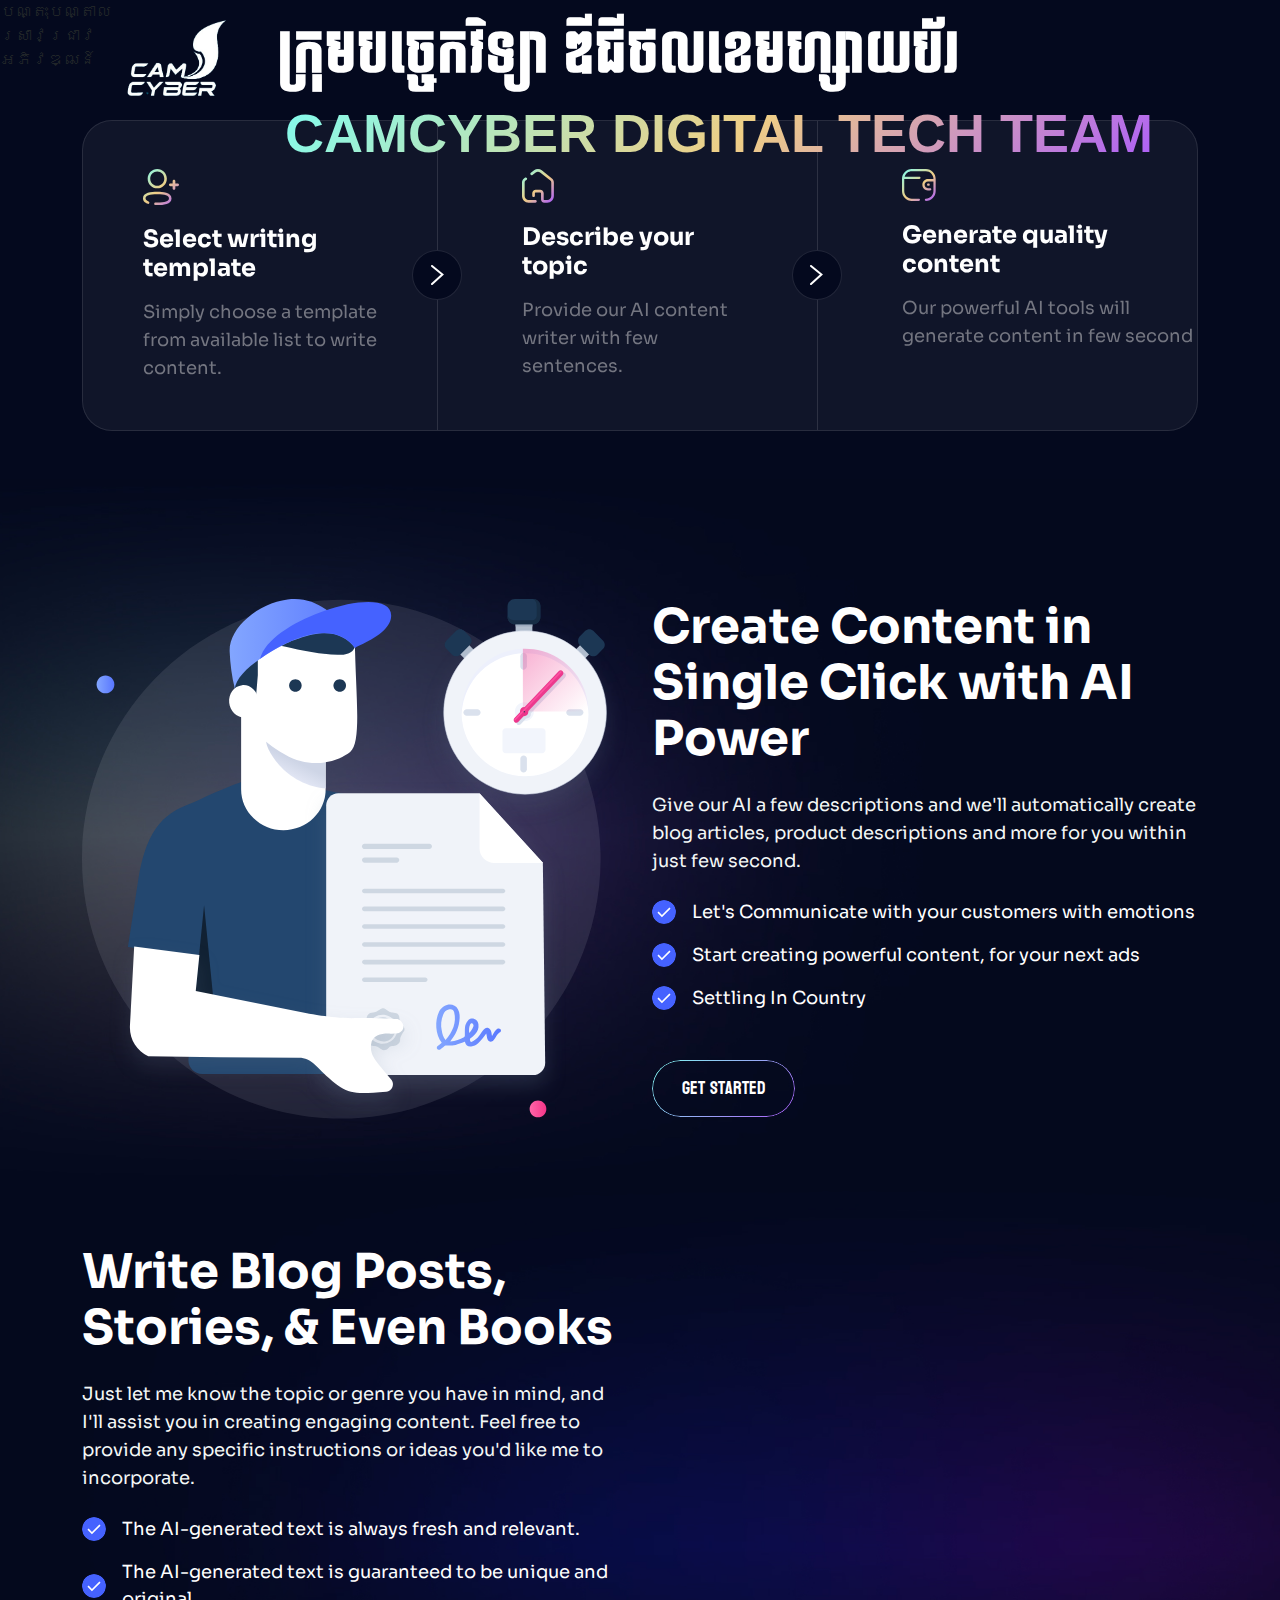
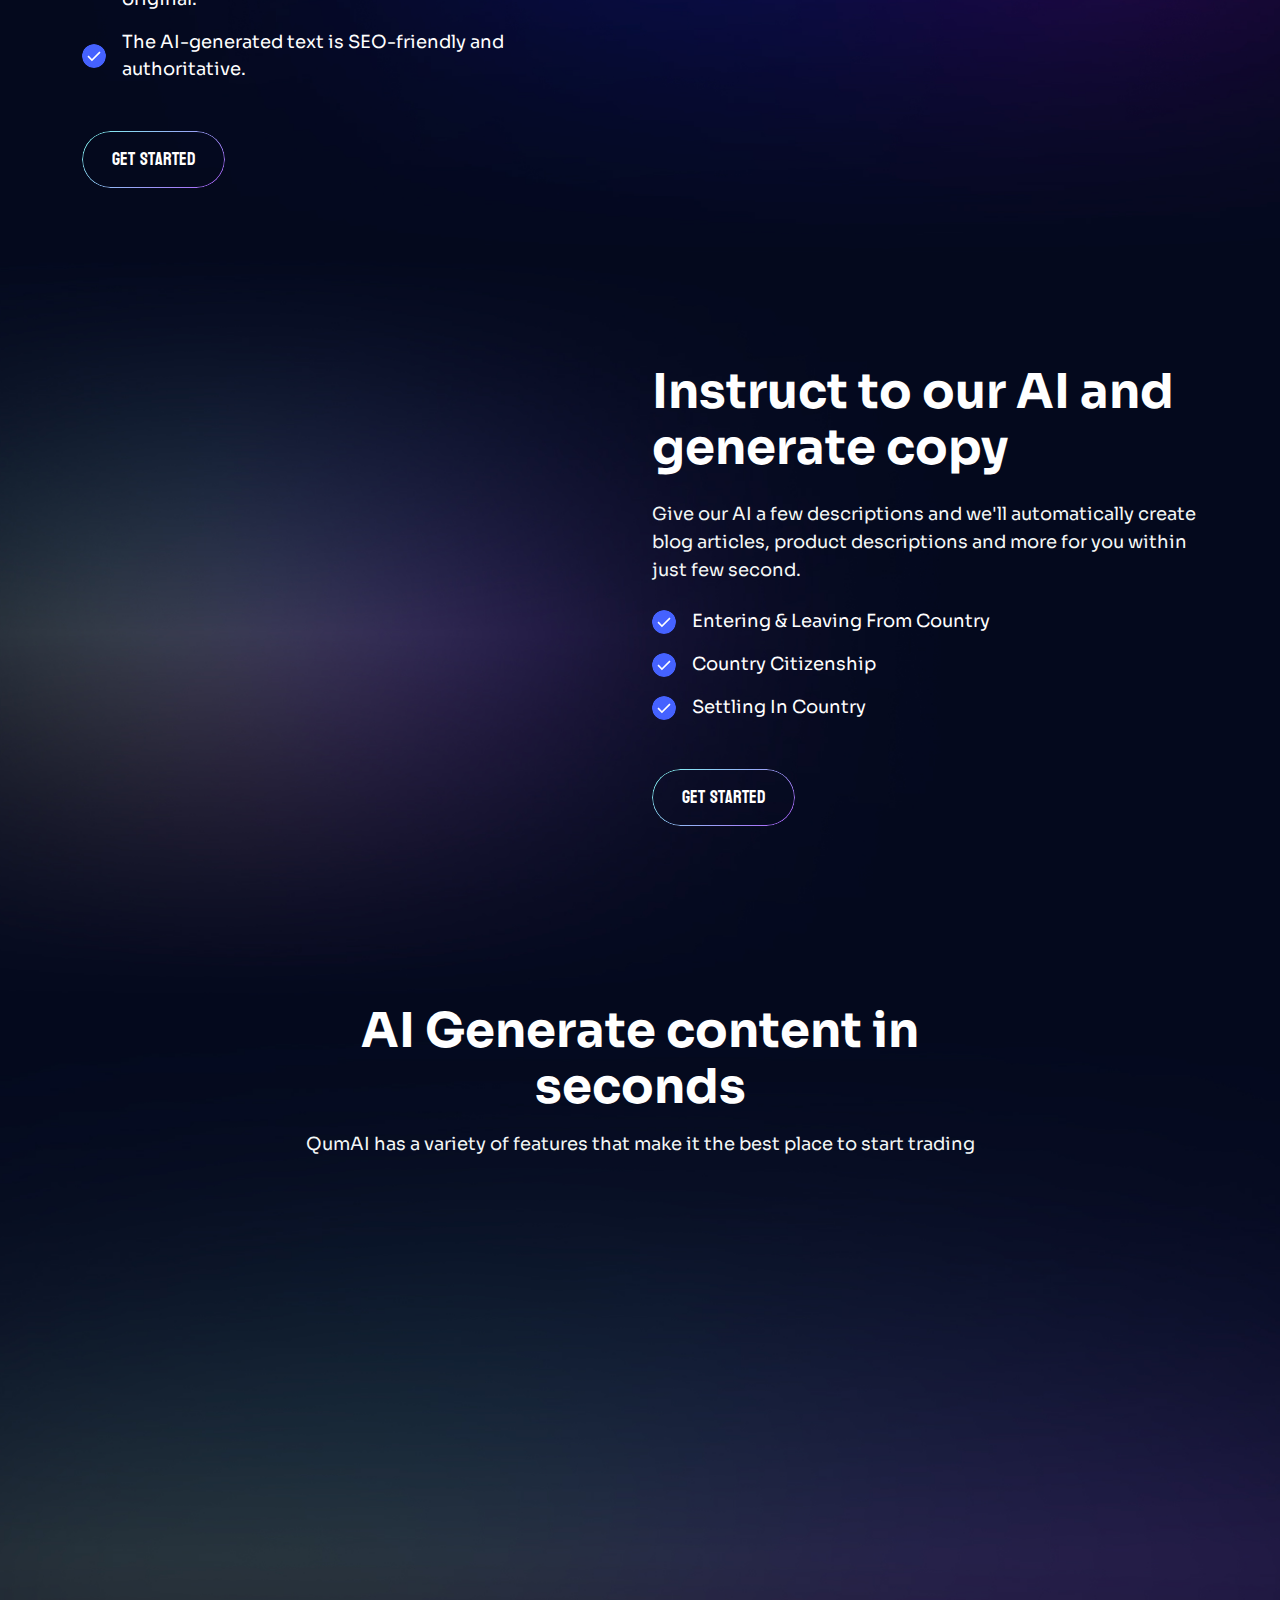
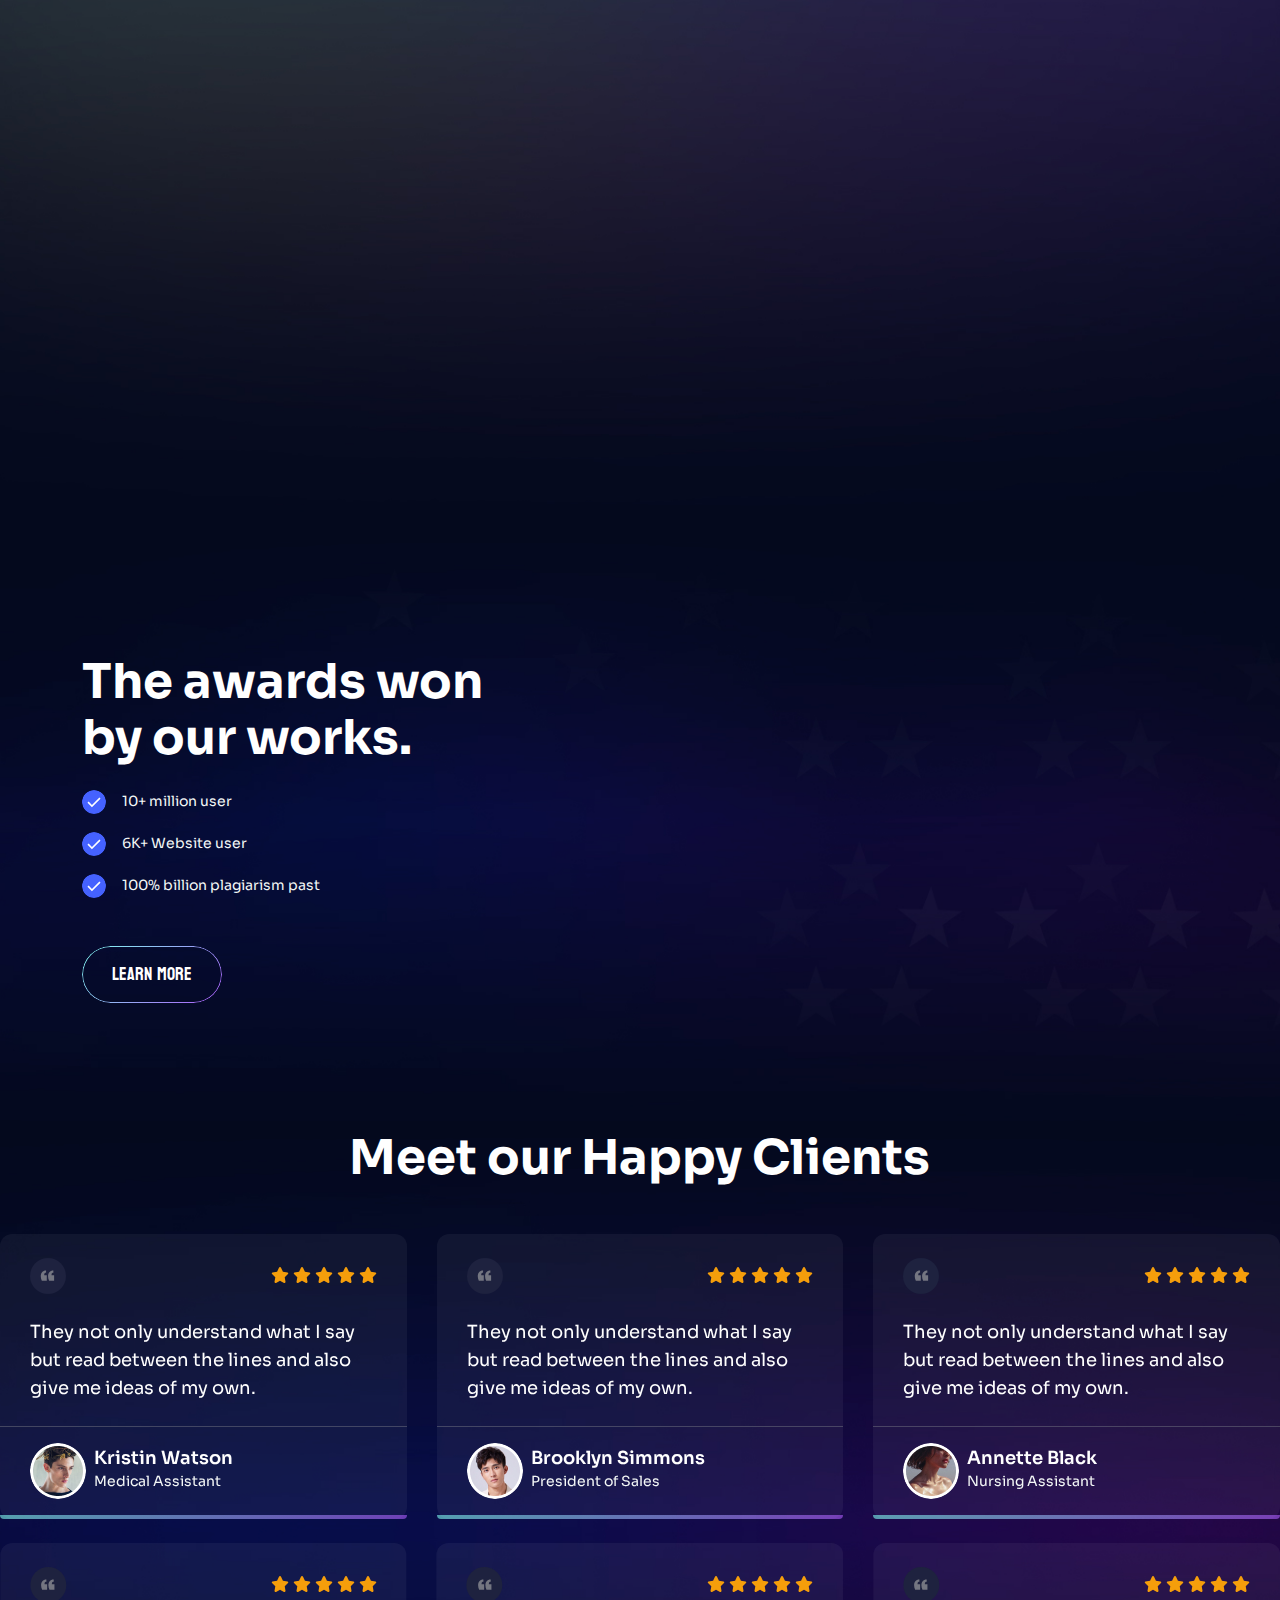
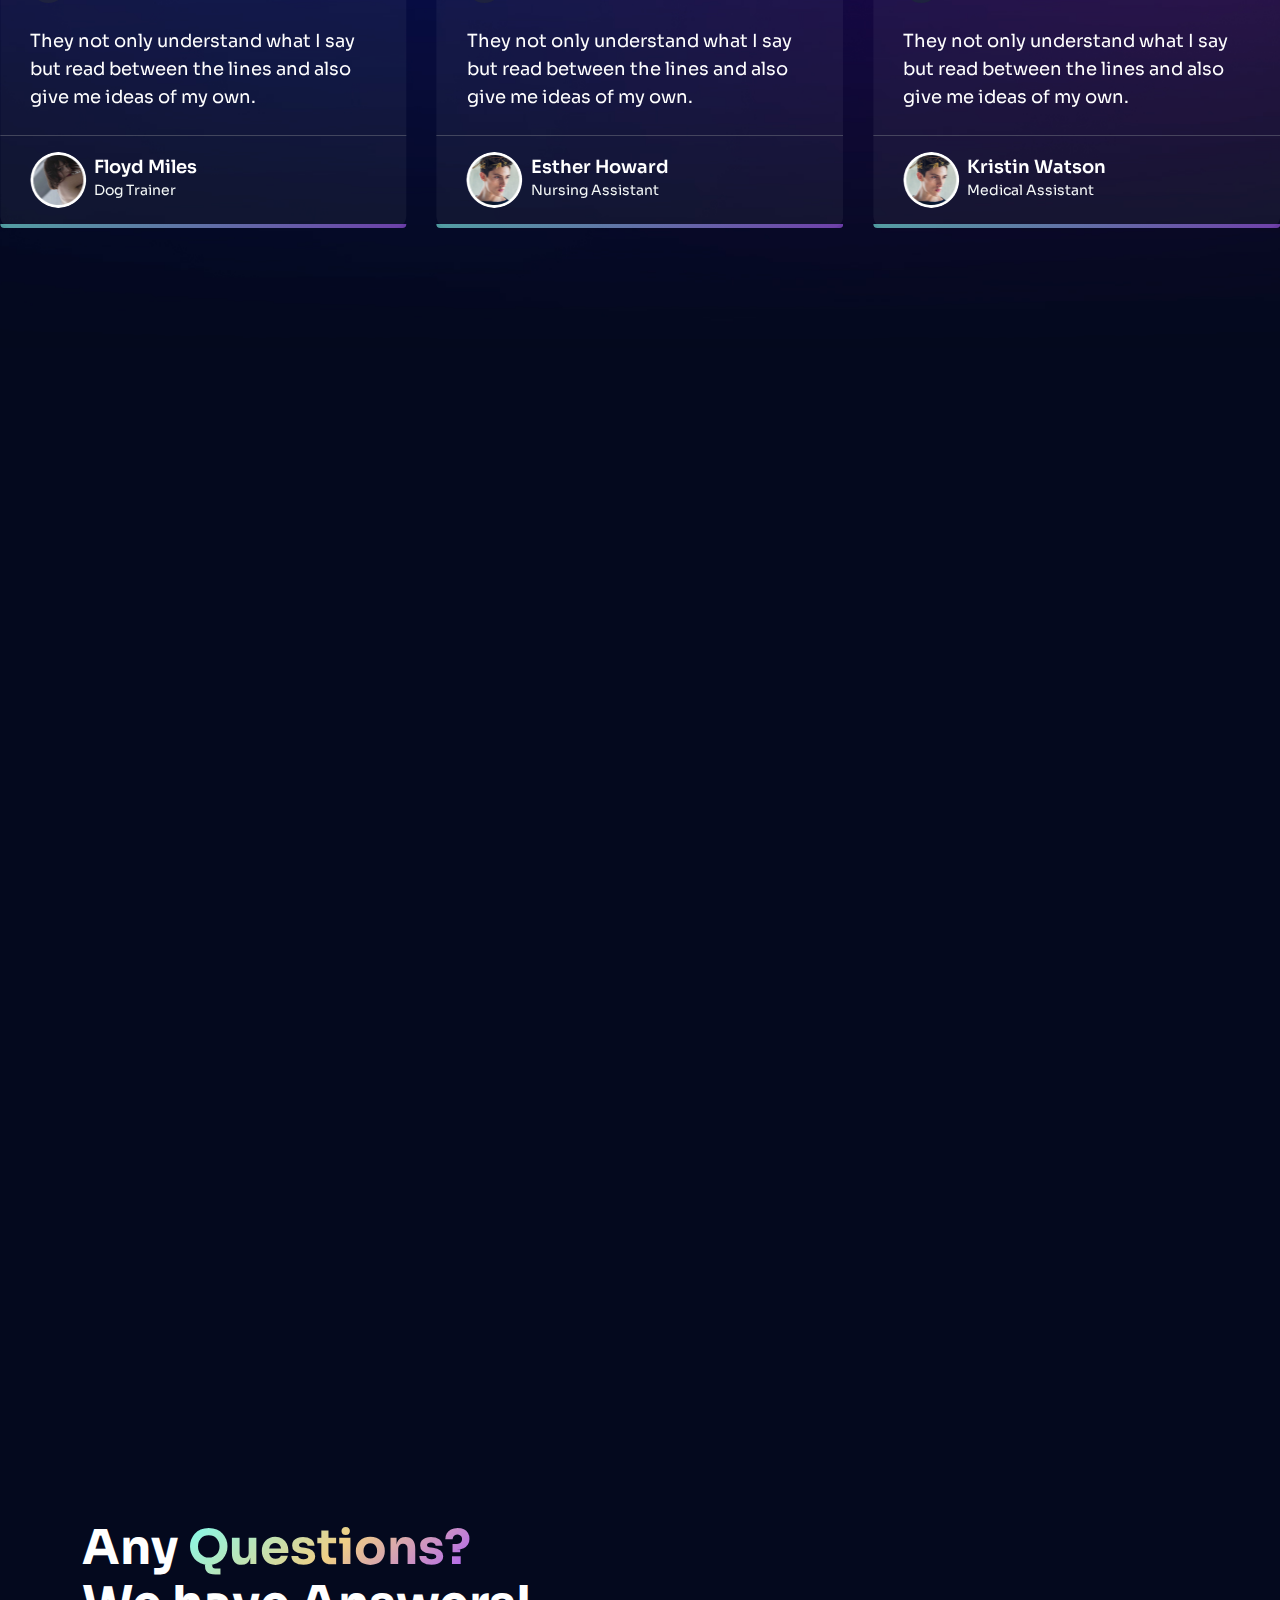
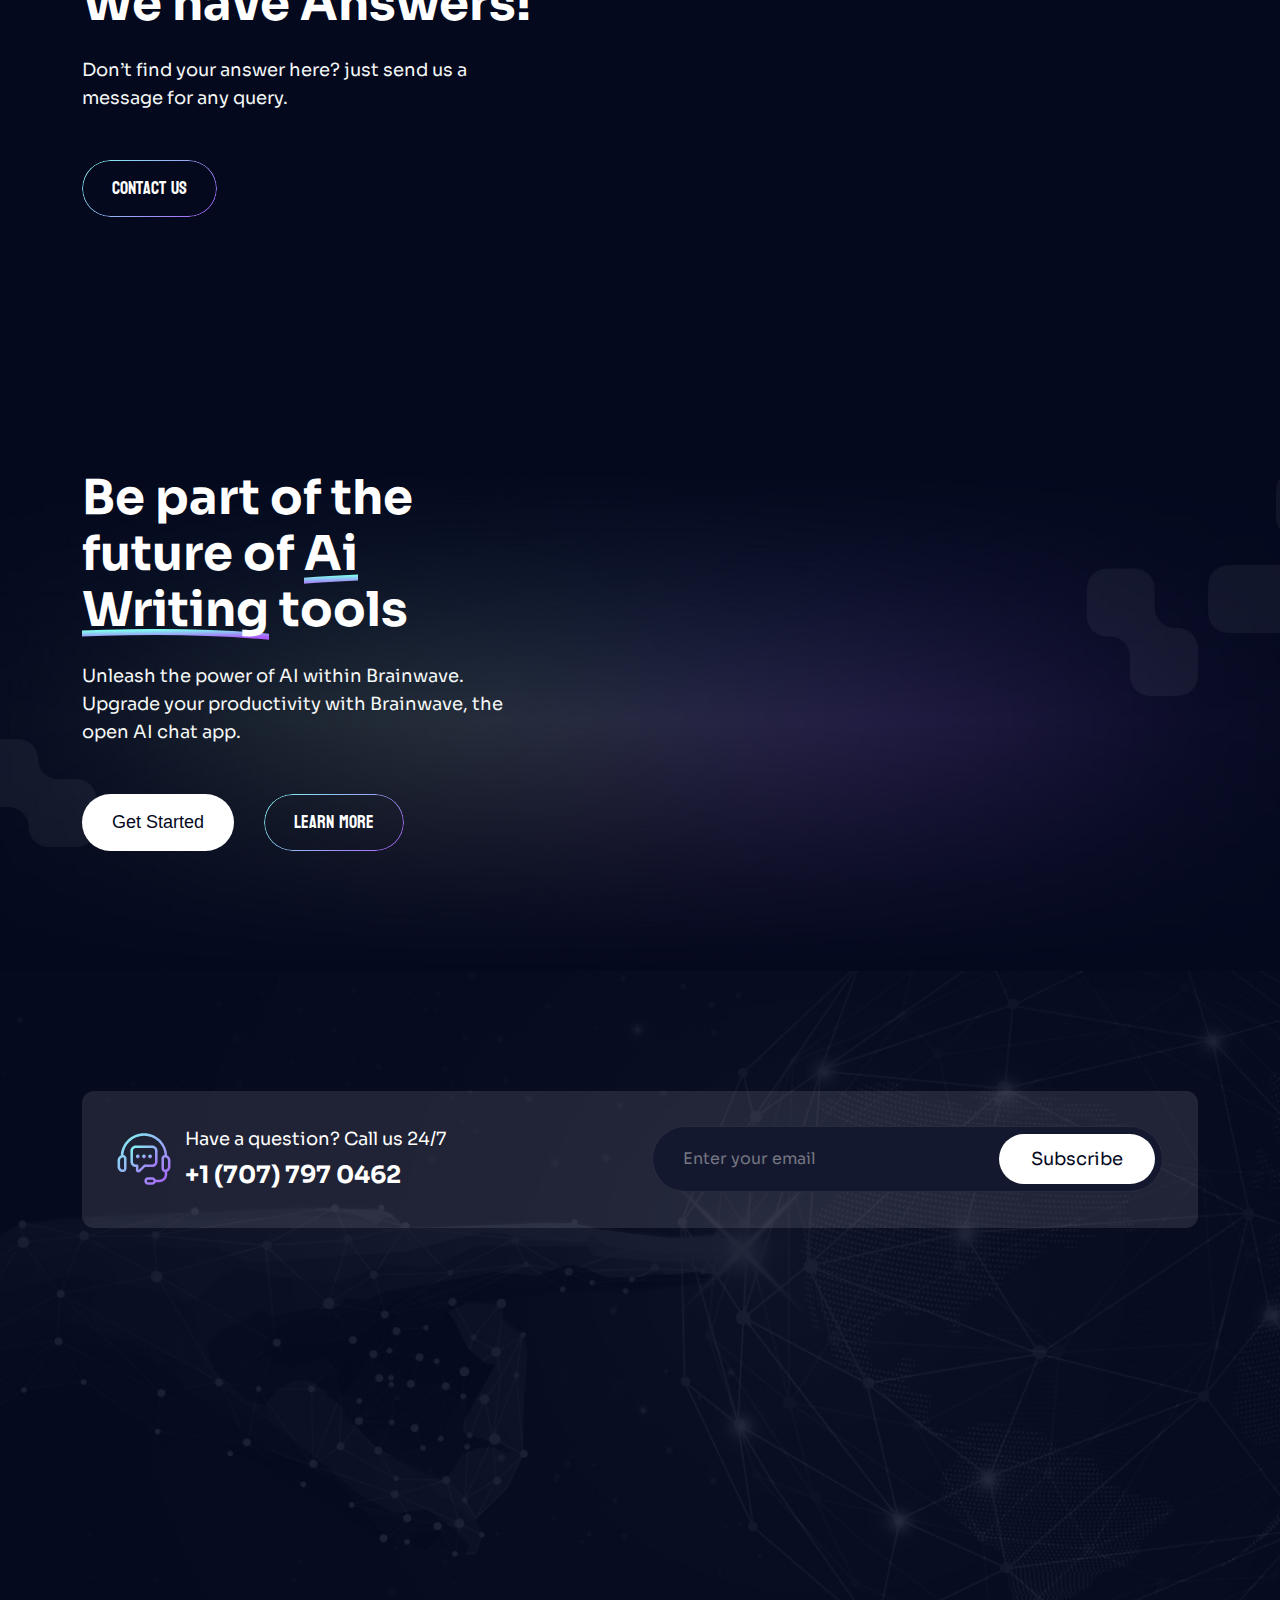
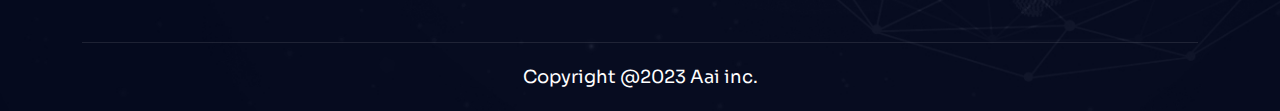
==== commit 6d1f88ed: "hello" ====
--- a/quomodothemes.website/html/aai/index.html
+++ b/quomodothemes.website/html/aai/index.html
@@ -11,140 +11,150 @@
     <link rel="stylesheet" href="assets/css/swiper-bundle.min.css" />
     <link rel="stylesheet" href="assets/css/style.css" />
     <link rel="preconnect" href="https://fonts.googleapis.com">
+    <link rel="stylesheet" href="./assets//css/newcss.css" />
 <link rel="preconnect" href="https://fonts.gstatic.com" crossorigin>
 <link href="https://fonts.googleapis.com/css2?family=Bayon&display=swap" rel="stylesheet">
   </head>
   <body>
     <header class="header-primary">
       <div class="container">
-        <nav class="navbar navbar-expand-xl justify-content-between">
+        <nav class="navbar navbar-expand-xl justify-content-evenly align-items-baseline">
           <a href="index.html">
-            <img src="assets/img/logo/camcyber.png" style="height: 80px;" alt />
+            <img src="assets/img/logo/camcyber.png" style="height: 120px;" alt />
           </a>
-          <div class="collapse navbar-collapse" id="navbarNav">
-            <ul class="navbar-nav mx-auto">
-              <li class="d-block d-xl-none">
-                <div class="logo">
-                  <a href="index.html"
-                    ><img src="assets/img/logo/logo-m.svg" alt
-                  /></a>
-                </div>
-              </li>
-              <li class="nav-item dropdown">
-                <a
-                  class="nav-link dropdown-toggle"
-                  href="#"
-                  role="button"
-                  data-bs-toggle="dropdown"
-                  data-bs-auto-close="outside"
-                  aria-expanded="false"
-                  >ទំព័រដើម</a
+            <h1 class="aai-hero-one-title d-flex flex-column fw-bolder camcybertitle" >
+              ក្រុមបច្ចេកវិទ្យា​ ឌីជីថលខេមហ្សាយប័រ
+              <!-- <span class="gradient-text typing-animation p-5	"
+                data-strings='["ប្រព័ន្ធបណ្តុះបណ្តាលល្អ","ចេះធ្វើការស្រាវជ្រាវ","ការអភិវ​ឌ្ឈនខ្លួនឯង"]'>កសាងសេក្តីល្អនឹងគ្នា</span> -->
+              <span class="aai-hero-one-title text-uppercase mx-sm-2 mt-2 gradient-text ">camcyber digital Tech team</span>
+            </h1>
+
+            <!-- <div class="collapse navbar-collapse" id="navbarNav">
+              <ul class="navbar-nav mx-auto">
+                <li class="d-block d-xl-none">
+                  <div class="logo">
+                    <a href="index.html"
+                      ><img src="assets/img/logo/logo-m.svg" alt
+                    /></a>
+                  </div>
+                </li>
+                <li class="nav-item dropdown">
+                  <a
+                    class="nav-link dropdown-toggle"
+                    href="#"
+                    role="button"
+                    data-bs-toggle="dropdown"
+                    data-bs-auto-close="outside"
+                    aria-expanded="false"
+                    >ទំព័រដើម</a
+                  >
+                  <div class="dropdown-menu">
+                    <div class="d-flex flex-column flex-xl-row">
+                      <ul>
+                        <li>
+                          <a href="index.html" class="dropdown-item"
+                            ><span>ទំព័រដើម 1</span></a
+                          >
+                        </li>
+                        <li>
+                          <a href="index-2.html" class="dropdown-item"
+                            ><span>ទំព័រដើម 2</span></a
+                          >
+                        </li>
+                      </ul>
+                    </div>
+                  </div>
+                </li>
+                <li class="nav-item">
+                  <a class="nav-link" href="about.html">អំពីពួកយើង</a>
+                </li>
+                <li class="nav-item">
+                  <a class="nav-link" href="services.html">ស្រាវជ្រាវ</a>
+                </li>
+                <li class="nav-item dropdown">
+                  <a
+                    class="nav-link dropdown-toggle"
+                    href="#"
+                    role="button"
+                    data-bs-toggle="dropdown"
+                    data-bs-auto-close="outside"
+                    aria-expanded="false"
+                    >ការបង្រៀន</a
+                  >
+                  <ul class="dropdown-menu">
+                    <li>
+                      <a href="services-details.html" class="dropdown-item"
+                        ><span>Service Details</span></a
+                      >
+                    </li>
+                    <li>
+                      <a href="features.html" class="dropdown-item"
+                        ><span>Features</span></a
+                      >
+                    </li>
+                    <li>
+                      <a href="prices.html" class="dropdown-item"
+                        ><span>Pricing</span></a
+                      >
+                    </li>
+                    <li>
+                      <a href="404.html" class="dropdown-item"
+                        ><span>404 Page</span></a
+                      >
+                    </li>
+                    <li>
+                      <a href="signin.html" class="dropdown-item"
+                        ><span>Signin Page</span></a
+                      >
+                    </li>
+                    <li>
+                      <a href="signup.html" class="dropdown-item"
+                        ><span>Signup Page</span></a
+                      >
+                    </li>
+                  </ul>
+                </li>
+                <li class="nav-item dropdown">
+                  <a
+                    class="nav-link dropdown-toggle"
+                    href="#"
+                    role="button"
+                    data-bs-toggle="dropdown"
+                    data-bs-auto-close="outside"
+                    aria-expanded="false"
+                    >វគ្គបណ្តុះបណ្តាល</a
+                  >
+                  <ul class="dropdown-menu">
+                    <li>
+                      <a href="blog.html" class="dropdown-item"
+                        ><span>Blog</span></a
+                      >
+                    </li>
+                    <li>
+                      <a href="blog-details.html" class="dropdown-item"
+                        ><span>Blog Details</span></a
+                      >
+                    </li>
+                  </ul>
+                </li>
+                <li class="nav-item">
+                  <a class="nav-link" href="contact.html">ទាក់ទង់ទំនង</a>
+                </li>
+              </ul>
+              <div class="d-flex align-items-center gap-4 mt-4">
+                <div
+                  class="align-items-center aai-signup-in-links d-flex d-lg-none"
                 >
-                <div class="dropdown-menu">
-                  <div class="d-flex flex-column flex-xl-row">
-                    <ul>
-                      <li>
-                        <a href="index.html" class="dropdown-item"
-                          ><span>ទំព័រដើម 1</span></a
-                        >
-                      </li>
-                      <li>
-                        <a href="index-2.html" class="dropdown-item"
-                          ><span>ទំព័រដើម 2</span></a
-                        >
-                      </li>
-                    </ul>
-                  </div>
-                </div>
-              </li>
-              <li class="nav-item">
-                <a class="nav-link" href="about.html">អំពីពួកយើង</a>
-              </li>
-              <li class="nav-item">
-                <a class="nav-link" href="services.html">ស្រាវជ្រាវ</a>
-              </li>
-              <li class="nav-item dropdown">
-                <a
-                  class="nav-link dropdown-toggle"
-                  href="#"
-                  role="button"
-                  data-bs-toggle="dropdown"
-                  data-bs-auto-close="outside"
-                  aria-expanded="false"
-                  >ការបង្រៀន</a
-                >
-                <ul class="dropdown-menu">
-                  <li>
-                    <a href="services-details.html" class="dropdown-item"
-                      ><span>Service Details</span></a
-                    >
-                  </li>
-                  <li>
-                    <a href="features.html" class="dropdown-item"
-                      ><span>Features</span></a
-                    >
-                  </li>
-                  <li>
-                    <a href="prices.html" class="dropdown-item"
-                      ><span>Pricing</span></a
-                    >
-                  </li>
-                  <li>
-                    <a href="404.html" class="dropdown-item"
-                      ><span>404 Page</span></a
-                    >
-                  </li>
-                  <li>
-                    <a href="signin.html" class="dropdown-item"
-                      ><span>Signin Page</span></a
-                    >
-                  </li>
-                  <li>
-                    <a href="signup.html" class="dropdown-item"
-                      ><span>Signup Page</span></a
-                    >
-                  </li>
-                </ul>
-              </li>
-              <li class="nav-item dropdown">
-                <a
-                  class="nav-link dropdown-toggle"
-                  href="#"
-                  role="button"
-                  data-bs-toggle="dropdown"
-                  data-bs-auto-close="outside"
-                  aria-expanded="false"
-                  >វគ្គបណ្តុះបណ្តាល</a
-                >
-                <ul class="dropdown-menu">
-                  <li>
-                    <a href="blog.html" class="dropdown-item"
-                      ><span>Blog</span></a
-                    >
-                  </li>
-                  <li>
-                    <a href="blog-details.html" class="dropdown-item"
-                      ><span>Blog Details</span></a
-                    >
-                  </li>
-                </ul>
-              </li>
-              <li class="nav-item">
-                <a class="nav-link" href="contact.html">ទាក់ទង់ទំនង</a>
-              </li>
-            </ul>
-            <div class="d-flex align-items-center gap-4 mt-4">
-              <div
-                class="align-items-center aai-signup-in-links d-flex d-lg-none"
-              >
-                <a href="signin.html">Login</a>
-                <a href="signup.html" class="aai-gradient-outline-btn"
-                  >Signup
-                </a>
-              </div>
-            </div>
-          </div>
-          <div class="navbar-right d-flex align-items-center gap-4">
+                  <a href="signin.html">Login</a>
+                  <a href="signup.html" class="aai-gradient-outline-btn"
+                    >Signup
+                  </a>
+                </div>
+              </div>
+            </div> -->
+
+
+          <!-- <div class="navbar-right d-flex align-items-center gap-4">
             <div
               class="align-items-center aai-signup-in-links d-none d-lg-flex"
             >
@@ -162,13 +172,13 @@
             >
               <span></span>
             </button>
-          </div>
+          </div> -->
         </nav>
       </div>
     </header>
 
     <main class="wrapper">
-      <section
+      <!-- <section
         class="aai-hero-one position-relative"
         style="
           background: url('assets/img/hero/hero-bg-1.jpg') no-repeat center
@@ -217,6 +227,13 @@
             </div>
           </div>
         </div>
+      </section> -->
+      
+      <section class="m-auto">
+        <div>បណ្តុះបណ្តាល</div>
+        <div>ស្រាវជ្រាវ</div>
+        <div>អភិវឌ្ឍន៍</div>
+        <div></div>
       </section>
 
       <section class="writing-steps-area py-5">
--- a/quomodothemes.website/html/aai/assets/css/style.css
+++ b/quomodothemes.website/html/aai/assets/css/style.css
@@ -501,8 +501,7 @@
 }
 .aai-hero-one-title {
   font-family: 'Bokor', sans-serif;
-  width: 800px;
-  font-size: 72px;
+  font-size: 54px;
   font-weight: var(--font-bold);
   color: var(--white);
   line-height: 1.3;
--- a/quomodothemes.website/html/aai/assets/css/newcss.css
+++ b/quomodothemes.website/html/aai/assets/css/newcss.css
@@ -0,0 +1,3 @@
+.camcybertitle{
+    font-family: 'bayon', sans-serif;
+}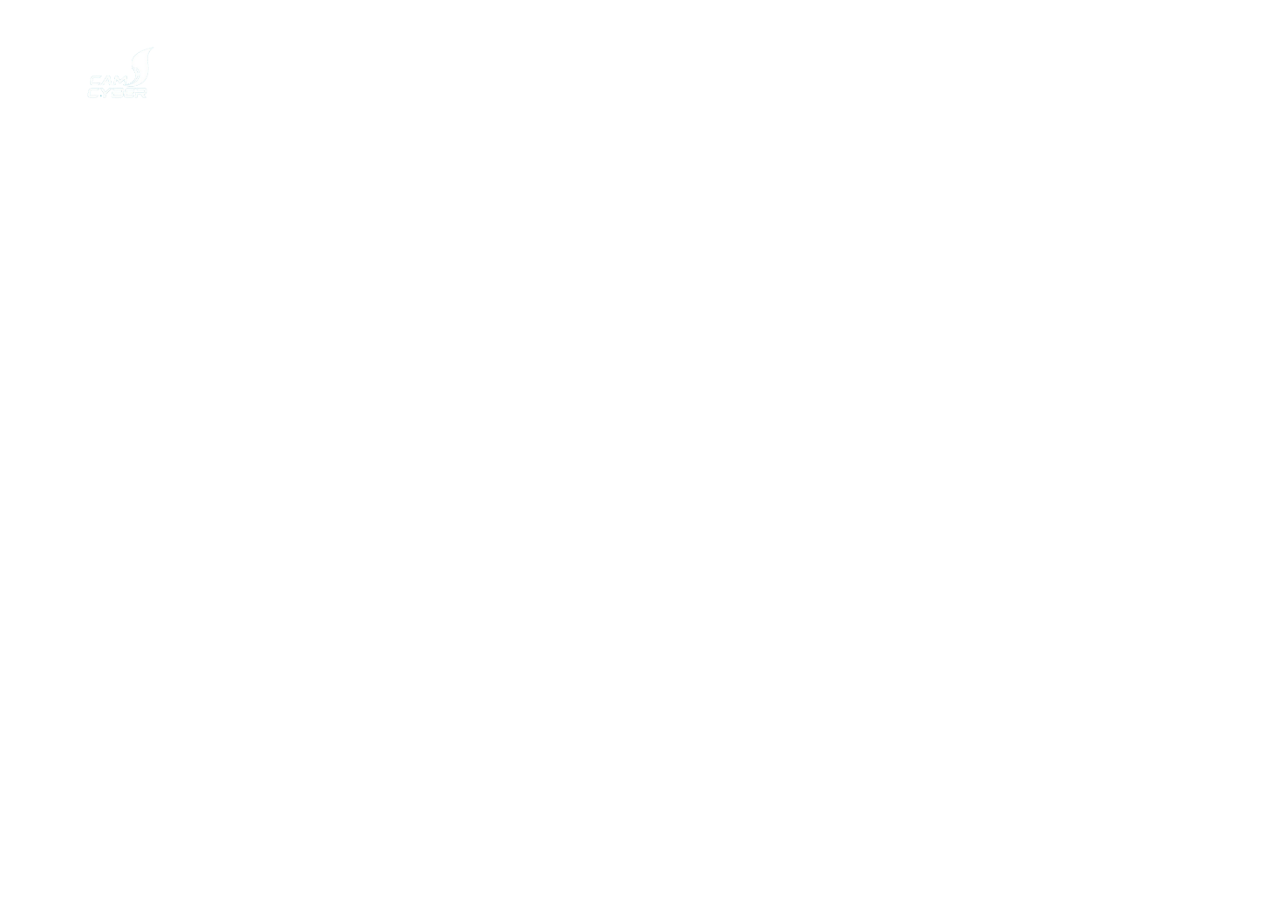
==== commit d00223f8: "a" ====
--- a/quomodothemes.website/html/aai/index.html
+++ b/quomodothemes.website/html/aai/index.html
@@ -11,149 +11,147 @@
     <link rel="stylesheet" href="assets/css/swiper-bundle.min.css" />
     <link rel="stylesheet" href="assets/css/style.css" />
     <link rel="preconnect" href="https://fonts.googleapis.com">
-    <link rel="stylesheet" href="./assets//css/newcss.css" />
 <link rel="preconnect" href="https://fonts.gstatic.com" crossorigin>
 <link href="https://fonts.googleapis.com/css2?family=Bayon&display=swap" rel="stylesheet">
   </head>
   <body>
     <header class="header-primary">
       <div class="container">
-        <nav class="navbar navbar-expand-xl justify-content-evenly align-items-baseline">
+        <nav class="navbar navbar-expand-xl justify-content-between">
           <a href="index.html">
-            <img src="assets/img/logo/camcyber.png" style="height: 120px;" alt />
+            <img src="assets/img/logo/camcyber.png" style="height: 80px;" alt />
           </a>
-            <h1 class="aai-hero-one-title d-flex flex-column fw-bolder camcybertitle" >
-              ក្រុមបច្ចេកវិទ្យា​ ឌីជីថលខេមហ្សាយប័រ
-              <!-- <span class="gradient-text typing-animation p-5	"
-                data-strings='["ប្រព័ន្ធបណ្តុះបណ្តាលល្អ","ចេះធ្វើការស្រាវជ្រាវ","ការអភិវ​ឌ្ឈនខ្លួនឯង"]'>កសាងសេក្តីល្អនឹងគ្នា</span> -->
-              <span class="aai-hero-one-title text-uppercase mx-sm-2 mt-2 gradient-text ">camcyber digital Tech team</span>
-            </h1>
-
-            <!-- <div class="collapse navbar-collapse" id="navbarNav">
-              <ul class="navbar-nav mx-auto">
-                <li class="d-block d-xl-none">
-                  <div class="logo">
-                    <a href="index.html"
-                      ><img src="assets/img/logo/logo-m.svg" alt
-                    /></a>
-                  </div>
-                </li>
-                <li class="nav-item dropdown">
-                  <a
-                    class="nav-link dropdown-toggle"
-                    href="#"
-                    role="button"
-                    data-bs-toggle="dropdown"
-                    data-bs-auto-close="outside"
-                    aria-expanded="false"
-                    >ទំព័រដើម</a
-                  >
-                  <div class="dropdown-menu">
-                    <div class="d-flex flex-column flex-xl-row">
-                      <ul>
-                        <li>
-                          <a href="index.html" class="dropdown-item"
-                            ><span>ទំព័រដើម 1</span></a
-                          >
-                        </li>
-                        <li>
-                          <a href="index-2.html" class="dropdown-item"
-                            ><span>ទំព័រដើម 2</span></a
-                          >
-                        </li>
-                      </ul>
-                    </div>
-                  </div>
-                </li>
-                <li class="nav-item">
-                  <a class="nav-link" href="about.html">អំពីពួកយើង</a>
-                </li>
-                <li class="nav-item">
-                  <a class="nav-link" href="services.html">ស្រាវជ្រាវ</a>
-                </li>
-                <li class="nav-item dropdown">
-                  <a
-                    class="nav-link dropdown-toggle"
-                    href="#"
-                    role="button"
-                    data-bs-toggle="dropdown"
-                    data-bs-auto-close="outside"
-                    aria-expanded="false"
-                    >ការបង្រៀន</a
-                  >
-                  <ul class="dropdown-menu">
-                    <li>
-                      <a href="services-details.html" class="dropdown-item"
-                        ><span>Service Details</span></a
-                      >
-                    </li>
-                    <li>
-                      <a href="features.html" class="dropdown-item"
-                        ><span>Features</span></a
-                      >
-                    </li>
-                    <li>
-                      <a href="prices.html" class="dropdown-item"
-                        ><span>Pricing</span></a
-                      >
-                    </li>
-                    <li>
-                      <a href="404.html" class="dropdown-item"
-                        ><span>404 Page</span></a
-                      >
-                    </li>
-                    <li>
-                      <a href="signin.html" class="dropdown-item"
-                        ><span>Signin Page</span></a
-                      >
-                    </li>
-                    <li>
-                      <a href="signup.html" class="dropdown-item"
-                        ><span>Signup Page</span></a
-                      >
-                    </li>
-                  </ul>
-                </li>
-                <li class="nav-item dropdown">
-                  <a
-                    class="nav-link dropdown-toggle"
-                    href="#"
-                    role="button"
-                    data-bs-toggle="dropdown"
-                    data-bs-auto-close="outside"
-                    aria-expanded="false"
-                    >វគ្គបណ្តុះបណ្តាល</a
-                  >
-                  <ul class="dropdown-menu">
-                    <li>
-                      <a href="blog.html" class="dropdown-item"
-                        ><span>Blog</span></a
-                      >
-                    </li>
-                    <li>
-                      <a href="blog-details.html" class="dropdown-item"
-                        ><span>Blog Details</span></a
-                      >
-                    </li>
-                  </ul>
-                </li>
-                <li class="nav-item">
-                  <a class="nav-link" href="contact.html">ទាក់ទង់ទំនង</a>
-                </li>
-              </ul>
-              <div class="d-flex align-items-center gap-4 mt-4">
-                <div
-                  class="align-items-center aai-signup-in-links d-flex d-lg-none"
-                >
-                  <a href="signin.html">Login</a>
-                  <a href="signup.html" class="aai-gradient-outline-btn"
-                    >Signup
-                  </a>
-                </div>
-              </div>
-            </div> -->
-
-
+          <div class="collapse navbar-collapse" id="navbarNav">
+            <ul class="navbar-nav mx-auto">
+              <li class="nav-item">
+                 <a class="nav-link" href="about.html">ក្រុមបច្ចេកវិទ្យា​ ឌីជីថលខេមហ្សាយប័រ</a>
+              </li>
+            </ul>
+            
+          </div>
+          <!-- <div class="collapse navbar-collapse" id="navbarNav">
+            <ul class="navbar-nav mx-auto">
+              <li class="d-block d-xl-none">
+                <div class="logo">
+                  <a href="index.html"
+                    ><img src="assets/img/logo/logo-m.svg" alt
+                  /></a>
+                </div>
+              </li>
+              <li class="nav-item dropdown">
+                <a
+                  class="nav-link dropdown-toggle"
+                  href="#"
+                  role="button"
+                  data-bs-toggle="dropdown"
+                  data-bs-auto-close="outside"
+                  aria-expanded="false"
+                  >ទំព័រដើម</a
+                >
+                <div class="dropdown-menu">
+                  <div class="d-flex flex-column flex-xl-row">
+                    <ul>
+                      <li>
+                        <a href="index.html" class="dropdown-item"
+                          ><span>ទំព័រដើម 1</span></a
+                        >
+                      </li>
+                      <li>
+                        <a href="index-2.html" class="dropdown-item"
+                          ><span>ទំព័រដើម 2</span></a
+                        >
+                      </li>
+                    </ul>
+                  </div>
+                </div>
+              </li>
+              <li class="nav-item">
+                <a class="nav-link" href="about.html">អំពីពួកយើង</a>
+              </li>
+              <li class="nav-item">
+                <a class="nav-link" href="services.html">ស្រាវជ្រាវ</a>
+              </li>
+              <li class="nav-item dropdown">
+                <a
+                  class="nav-link dropdown-toggle"
+                  href="#"
+                  role="button"
+                  data-bs-toggle="dropdown"
+                  data-bs-auto-close="outside"
+                  aria-expanded="false"
+                  >ការបង្រៀន</a
+                >
+                <ul class="dropdown-menu">
+                  <li>
+                    <a href="services-details.html" class="dropdown-item"
+                      ><span>Service Details</span></a
+                    >
+                  </li>
+                  <li>
+                    <a href="features.html" class="dropdown-item"
+                      ><span>Features</span></a
+                    >
+                  </li>
+                  <li>
+                    <a href="prices.html" class="dropdown-item"
+                      ><span>Pricing</span></a
+                    >
+                  </li>
+                  <li>
+                    <a href="404.html" class="dropdown-item"
+                      ><span>404 Page</span></a
+                    >
+                  </li>
+                  <li>
+                    <a href="signin.html" class="dropdown-item"
+                      ><span>Signin Page</span></a
+                    >
+                  </li>
+                  <li>
+                    <a href="signup.html" class="dropdown-item"
+                      ><span>Signup Page</span></a
+                    >
+                  </li>
+                </ul>
+              </li>
+              <li class="nav-item dropdown">
+                <a
+                  class="nav-link dropdown-toggle"
+                  href="#"
+                  role="button"
+                  data-bs-toggle="dropdown"
+                  data-bs-auto-close="outside"
+                  aria-expanded="false"
+                  >វគ្គបណ្តុះបណ្តាល</a
+                >
+                <ul class="dropdown-menu">
+                  <li>
+                    <a href="blog.html" class="dropdown-item"
+                      ><span>Blog</span></a
+                    >
+                  </li>
+                  <li>
+                    <a href="blog-details.html" class="dropdown-item"
+                      ><span>Blog Details</span></a
+                    >
+                  </li>
+                </ul>
+              </li>
+              <li class="nav-item">
+                <a class="nav-link" href="contact.html">ទាក់ទង់ទំនង</a>
+              </li>
+            </ul>
+            <div class="d-flex align-items-center gap-4 mt-4">
+              <div
+                class="align-items-center aai-signup-in-links d-flex d-lg-none"
+              >
+                <a href="signin.html">Login</a>
+                <a href="signup.html" class="aai-gradient-outline-btn"
+                  >Signup
+                </a>
+              </div>
+            </div>
+          </div> -->
           <!-- <div class="navbar-right d-flex align-items-center gap-4">
             <div
               class="align-items-center aai-signup-in-links d-none d-lg-flex"
@@ -177,8 +175,8 @@
       </div>
     </header>
 
-    <main class="wrapper">
-      <!-- <section
+    <!-- <main class="wrapper">
+      <section
         class="aai-hero-one position-relative"
         style="
           background: url('assets/img/hero/hero-bg-1.jpg') no-repeat center
@@ -228,14 +226,7 @@
           </div>
         </div>
       </section> -->
-      
-      <section class="m-auto">
-        <div>បណ្តុះបណ្តាល</div>
-        <div>ស្រាវជ្រាវ</div>
-        <div>អភិវឌ្ឍន៍</div>
-        <div></div>
-      </section>
-
+<!-- 
       <section class="writing-steps-area py-5">
         <div class="container">
           <div class="writing-steps-wrapper" data-aos="fade-up">
@@ -2899,9 +2890,9 @@
             </div>
           </div>
         </div>
-      </section>
+      </section> -->
 
-      <section
+      <!-- <section
         class="aai-cta pb-120"
         style="
           background: url('assets/img/bg/cta-bg.jpg') no-repeat center
@@ -3147,7 +3138,7 @@
           <p class="aai-copyright-text">Copyright @2023 Aai inc.</p>
         </div>
       </div>
-    </footer>
+    </footer> -->
 
     <script src="assets/js/typed.js"></script>
     <script src="assets/js/aos.js"></script>
@@ -3156,6 +3147,4 @@
     <script src="assets/js/glightbox-min.js"></script>
     <script src="assets/js/app.js"></script>
   </body>
-
-  <!-- Mirrored from quomodothemes.website/html/aai/index.html by HTTrack Website Copier/3.x [XR&CO'2014], Thu, 07 Dec 2023 13:01:48 GMT -->
 </html>
--- a/quomodothemes.website/html/aai/assets/css/style.css
+++ b/quomodothemes.website/html/aai/assets/css/style.css
@@ -209,7 +209,7 @@
 }
 .navbar .navbar-nav .nav-link {
   font-family: 'Bayon', sans-serif;;
-  font-size: 18px;
+  font-size: 50px;
   letter-spacing: -0.2px;
   line-height: initial;
   color: #02274a;
@@ -280,7 +280,7 @@
     color: #fff;
   }
   .navbar .navbar-nav .nav-link {
-    font-size: 16px;
+    font-size: 40px;
     letter-spacing: -0.2px;
     line-height: initial;
     color: #fff;
@@ -501,7 +501,8 @@
 }
 .aai-hero-one-title {
   font-family: 'Bokor', sans-serif;
-  font-size: 54px;
+  width: 800px;
+  font-size: 72px;
   font-weight: var(--font-bold);
   color: var(--white);
   line-height: 1.3;
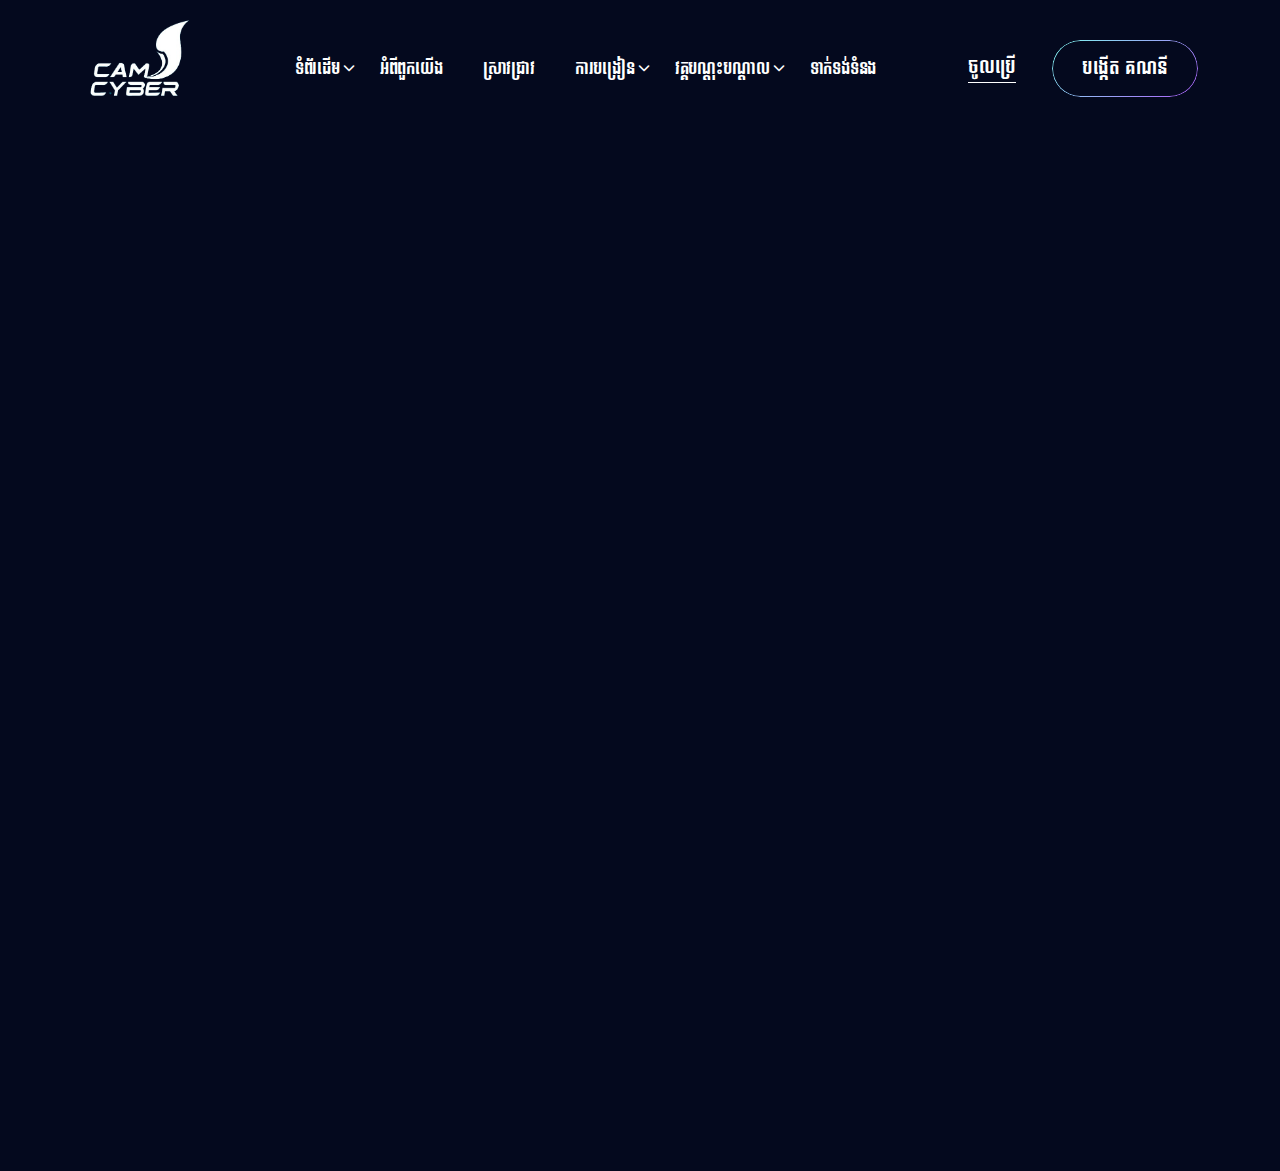
==== commit 10bcd19c: "a" ====
--- a/quomodothemes.website/html/aai/index.html
+++ b/quomodothemes.website/html/aai/index.html
@@ -19,17 +19,9 @@
       <div class="container">
         <nav class="navbar navbar-expand-xl justify-content-between">
           <a href="index.html">
-            <img src="assets/img/logo/camcyber.png" style="height: 80px;" alt />
+            <img src="assets/img/logo/camcyber.png" style="height: 120px;" alt />
           </a>
           <div class="collapse navbar-collapse" id="navbarNav">
-            <ul class="navbar-nav mx-auto">
-              <li class="nav-item">
-                 <a class="nav-link" href="about.html">ក្រុមបច្ចេកវិទ្យា​ ឌីជីថលខេមហ្សាយប័រ</a>
-              </li>
-            </ul>
-            
-          </div>
-          <!-- <div class="collapse navbar-collapse" id="navbarNav">
             <ul class="navbar-nav mx-auto">
               <li class="d-block d-xl-none">
                 <div class="logo">
@@ -151,8 +143,8 @@
                 </a>
               </div>
             </div>
-          </div> -->
-          <!-- <div class="navbar-right d-flex align-items-center gap-4">
+          </div>
+          <div class="navbar-right d-flex align-items-center gap-4">
             <div
               class="align-items-center aai-signup-in-links d-none d-lg-flex"
             >
@@ -170,47 +162,42 @@
             >
               <span></span>
             </button>
-          </div> -->
+          </div>
         </nav>
       </div>
     </header>
 
-    <!-- <main class="wrapper">
-      <section
-        class="aai-hero-one position-relative"
-        style="
-          background: url('assets/img/hero/hero-bg-1.jpg') no-repeat center
-            center/cover;
-        "
-      >
+    <main class="wrapper">
+      <!-- style="background: url('assets/img/hero/hero-bg-1.jpg') no-repeat center center/cover -->
+      <section class="aai-hero-one position-relative";>
         <div class="container">
           <div class="row">
             <div class="col-lg-12 col-xl-7">
               <div class="aai-hero-one-content">
-                <h1 class="aai-hero-one-title">
+                <!-- <h1 class="aai-hero-one-title">
                   ក្រុមបច្ចេកវិទ្យា​ ឌីជីថលខេមហ្សាយប័រ ផ្តល់ឲនូវ <br />
                   <span 
                    ្​ class="gradient-text typing-animation"
                     data-strings='["ប្រព័ន្ធបណ្តុះបណ្តាលល្អ","ចេះធ្វើការស្រាវជ្រាវ","ការអភិវ​ឌ្ឈនខ្លួនឯង"]'
-                    >កសាងសេក្តីល្អនឹងគ្នា</span
-                  >
-                </h1>
-                <p class="aai-hero-one-desc">
+                    >កសាងសេក្តីល្អនឹងគ្នា
+                  </span>
+                </h1> -->
+                <!-- <p class="aai-hero-one-desc">
                   ឌីជីថលខេមហ្សាយប័រ បង្កើតឡើងក្នុងគោលបំណងបណ្តុះបណ្តាលយុវជនជំនាន់ក្មេង
                   ឲក្លាយជាទំពាំងស្នងឫស្សី មានសមត្ថភាពខ្ពស់​ មានសឺលធម៍ល្អ ជាពិសេសជួយចេះជួយគ្នាទៅវិញទៅមក
                   នឹងអភិវ​ឌ្ឈនប្រទេសជាតិឲកាន់តែរីកចម្រើន
-                </p>
-                <div class="mt-5 d-flex flex-column flex-md-row aai-btns-group">
+                </p> -->
+                <!-- <div class="mt-5 d-flex flex-column flex-md-row aai-btns-group">
                   <a href="prices.html" class="aai-btn btn-pill-solid"
                     >ចាប់ផ្តើម</a
                   >
                   <a href="about.html" class="aai-gradient-outline-btn"
                     >មើលបន្ថែម</a
                   >
-                </div>
-              </div>
-            </div>
-            <div class="col-lg-10 col-xl-5 mt-5 mt-lg-0">
+                </div> -->
+              </div>
+            </div>
+            <!-- <div class="col-lg-10 col-xl-5 mt-5 mt-lg-0">
               <div class="aai-hero-one-img">
                 <img
                   src="assets/img/hero/dashboard-img.png"
@@ -222,13 +209,13 @@
                   alt
                 />
               </div>
-            </div>
+            </div> -->
           </div>
         </div>
-      </section> -->
-<!-- 
+      </section>
+
       <section class="writing-steps-area py-5">
-        <div class="container">
+        <!-- <div class="container">
           <div class="writing-steps-wrapper" data-aos="fade-up">
             <div class="row">
               <div class="col-lg-4">
@@ -305,11 +292,11 @@
               </div>
             </div>
           </div>
-        </div>
+        </div> -->
       </section>
 
       <section class="aai-services">
-        <div
+        <!-- <div
           style="
             background: url('assets/img/bg/service-1.jpg') no-repeat center
               center/cover;
@@ -692,17 +679,11 @@
               </div>
             </div>
           </div>
-        </div>
+        </div> -->
       </section>
-
-      <section
-        class="aai-features"
-        style="
-          background: url('assets/img/bg/aai-feature-bg.jpg') no-repeat center
-            center/cover;
-        "
-      >
-        <div class="container">
+      <!-- style="  background: url('assets/img/bg/aai-feature-bg.jpg') no-repeat center  center/cover;" -->
+      <section  class="aai-features">
+        <!-- <div class="container">
           <div class="row justify-content-center">
             <div class="col-xl-8">
               <div class="aai-section-title mb-3 text-center mb-5">
@@ -1003,17 +984,11 @@
               See More</a
             >
           </div>
-        </div>
+        </div> -->
       </section>
-
-      <section
-        class="aai-awards py-120"
-        style="
-          background: url('assets/img/bg/awards-bg.jpg') no-repeat center
-            center/cover;
-        "
-      >
-        <div class="container">
+      <!-- style="  background: url('assets/img/bg/awards-bg.jpg') no-repeat center  center/cover;"   -->
+      <section class="aai-awards py-120">
+        <!-- <div class="container">
           <div class="row align-items-center">
             <div class="col-xl-6">
               <div class="aai-awards-left">
@@ -1163,17 +1138,11 @@
               </div>
             </div>
           </div>
-        </div>
+        </div> -->
       </section>
-
-      <section
-        class="aai-testimonials pb-120"
-        style="
-          background: url('assets/img/bg/testimonial-bg.jpg') no-repeat center
-            center/cover;
-        "
-      >
-        <div class="row justify-content-center">
+      <!-- style="  background: url('assets/img/bg/testimonial-bg.jpg') no-repeat center  center/cover;" -->
+      <section class="aai-testimonials pb-120">
+        <!-- <div class="row justify-content-center">
           <div class="col-xl-8">
             <div class="aai-section-title mb-3 text-center mb-5">
               <h2 class="section-title">Meet our Happy Clients</h2>
@@ -2275,11 +2244,11 @@
               </div>
             </div>
           </div>
-        </div>
+        </div> -->
       </section>
 
       <section class="aai-price-tables pb-120">
-        <div class="container">
+        <!-- <div class="container">
           <div
             class="row align-items-center mb-5"
             data-aos="fade-right"
@@ -2717,11 +2686,11 @@
               </div>
             </div>
           </div>
-        </div>
+        </div> -->
       </section>
 
       <section class="aai-faq pb-120">
-        <div class="container">
+        <!-- <div class="container">
           <div class="row justify-content-between align-items-center">
             <div class="col-xl-5 col-lg">
               <div>
@@ -2889,17 +2858,11 @@
               </div>
             </div>
           </div>
-        </div>
-      </section> -->
-
-      <!-- <section
-        class="aai-cta pb-120"
-        style="
-          background: url('assets/img/bg/cta-bg.jpg') no-repeat center
-            center/cover;
-        "
-      >
-        <div class="container">
+        </div> -->
+      </section>
+      <!-- style="  background: url('assets/img/bg/cta-bg.jpg') no-repeat center  center/cover;" -->
+      <section class="aai-cta pb-120">
+        <!-- <div class="container">
           <div class="row align-items-center">
             <div class="col-xl-5 col-lg">
               <div>
@@ -2940,17 +2903,11 @@
               </div>
             </div>
           </div>
-        </div>
+        </div> -->
       </section>
     </main>
-
-    <footer
-      class="aai-footer pt-120"
-      style="
-        background: url('assets/img/bg/footer-bg.jpg') no-repeat center
-          center/cover;
-      "
-    >
+    <!-- style="background: url('assets/img/bg/footer-bg.jpg') no-repeat center center/cover;" -->
+    <!-- <footer class="aai-footer pt-120">
       <div class="container">
         <div class="aai-footer-support">
           <div class="row g-4 align-items-center">
@@ -3147,4 +3104,6 @@
     <script src="assets/js/glightbox-min.js"></script>
     <script src="assets/js/app.js"></script>
   </body>
+
+  <!-- Mirrored from quomodothemes.website/html/aai/index.html by HTTrack Website Copier/3.x [XR&CO'2014], Thu, 07 Dec 2023 13:01:48 GMT -->
 </html>
--- a/quomodothemes.website/html/aai/assets/css/style.css
+++ b/quomodothemes.website/html/aai/assets/css/style.css
@@ -280,7 +280,7 @@
     color: #fff;
   }
   .navbar .navbar-nav .nav-link {
-    font-size: 40px;
+    font-size: 16px;
     letter-spacing: -0.2px;
     line-height: initial;
     color: #fff;
